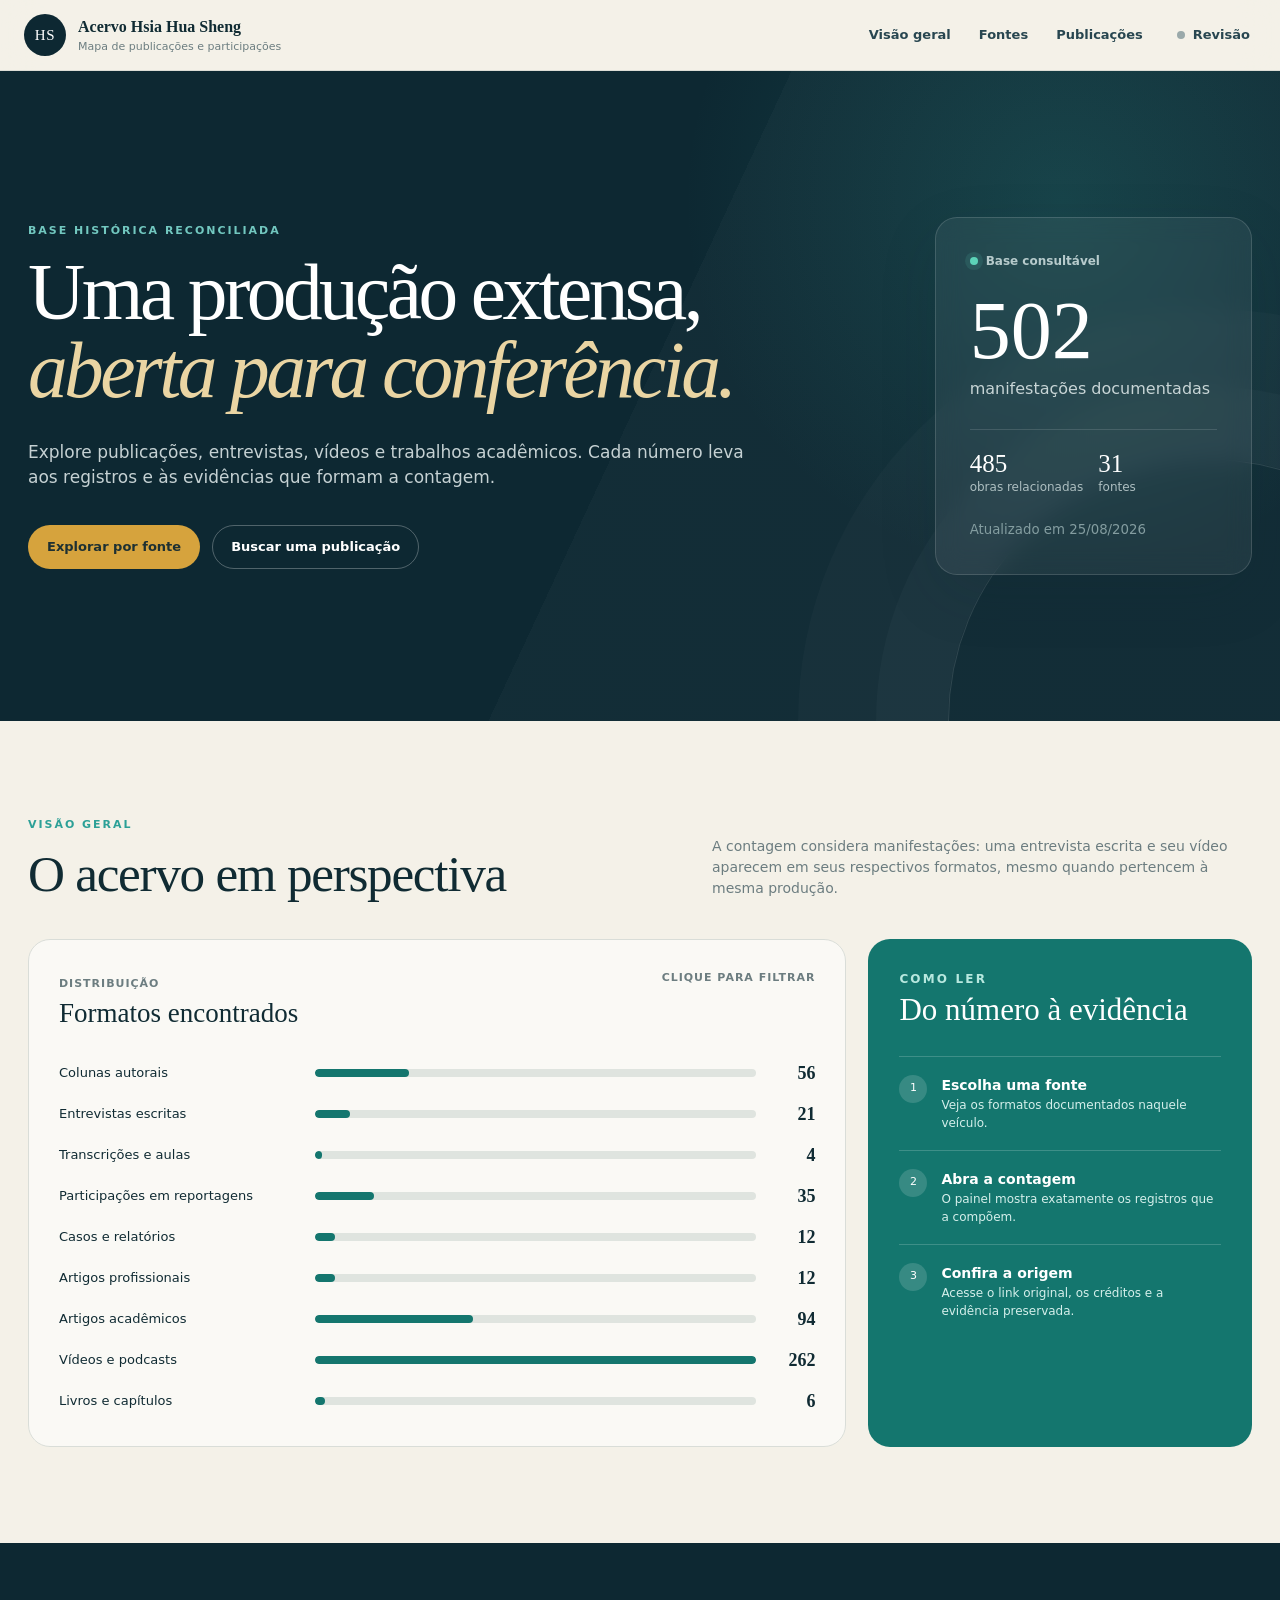
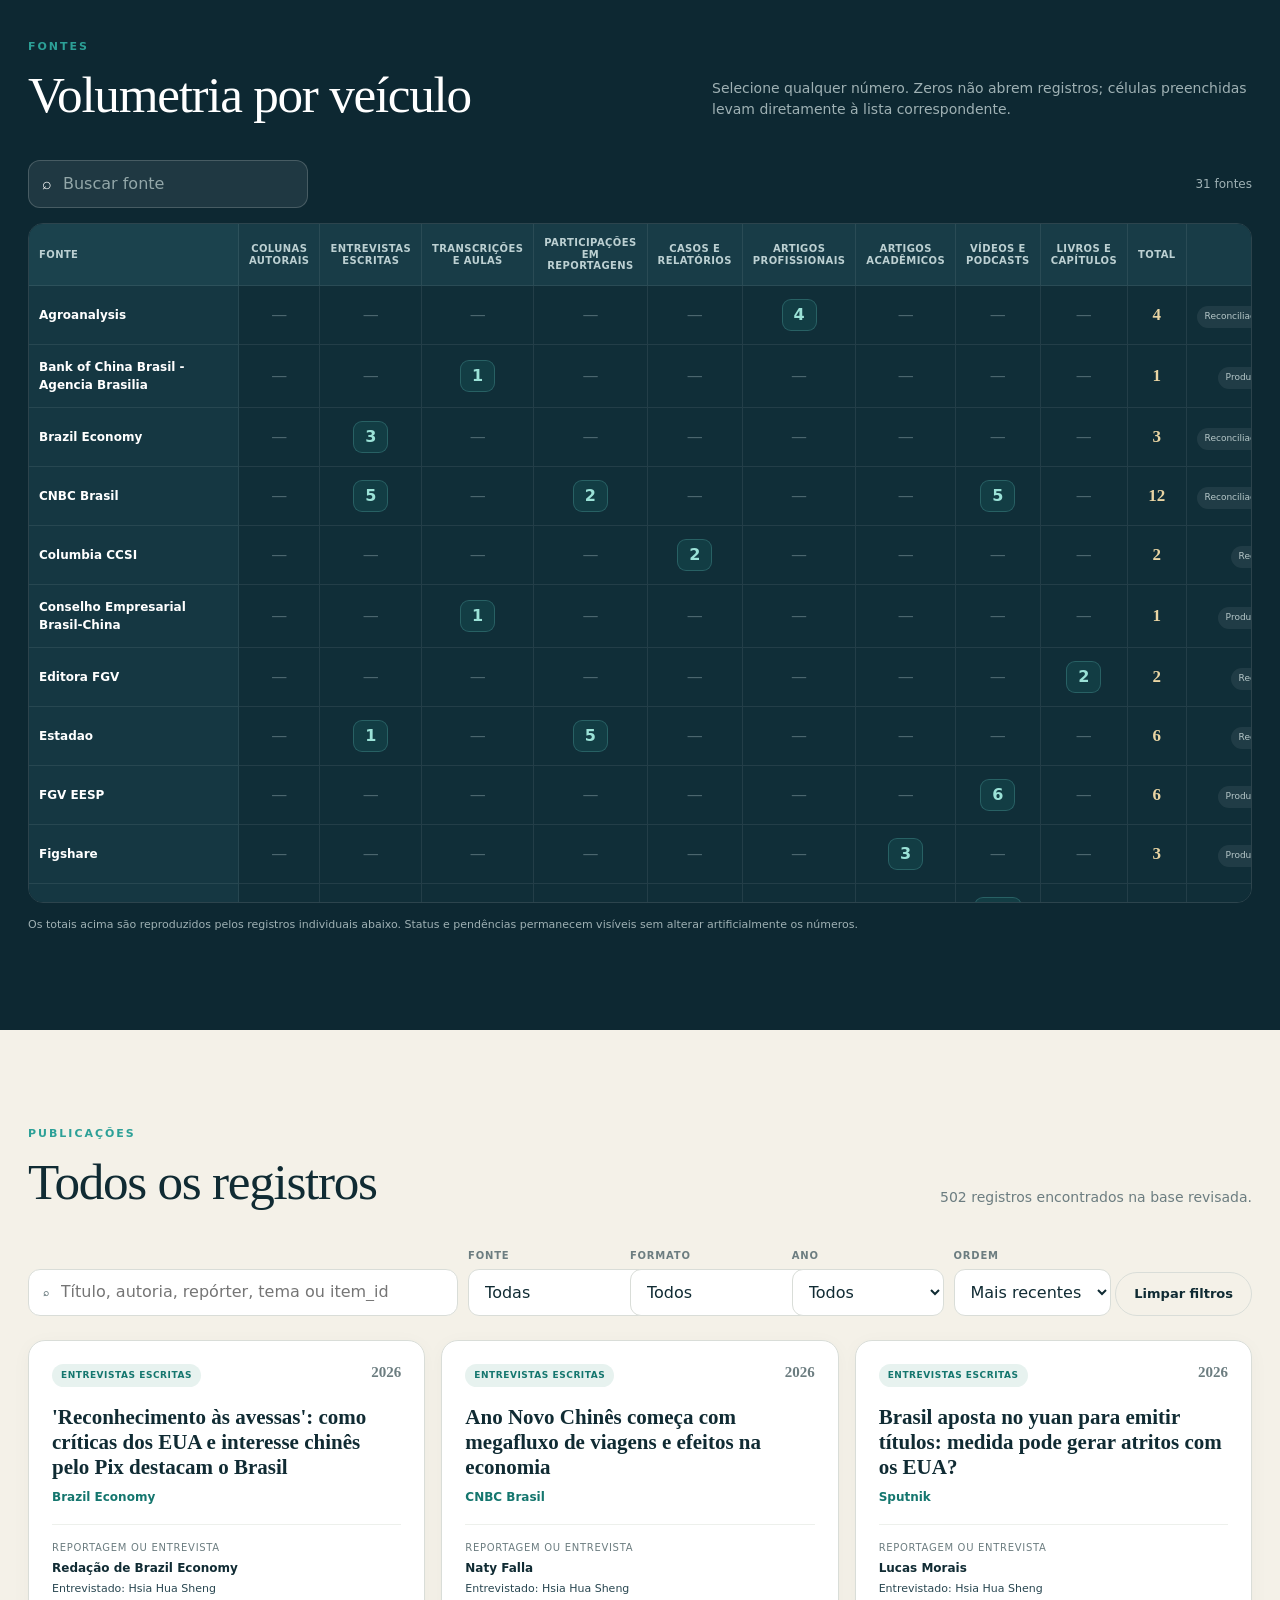
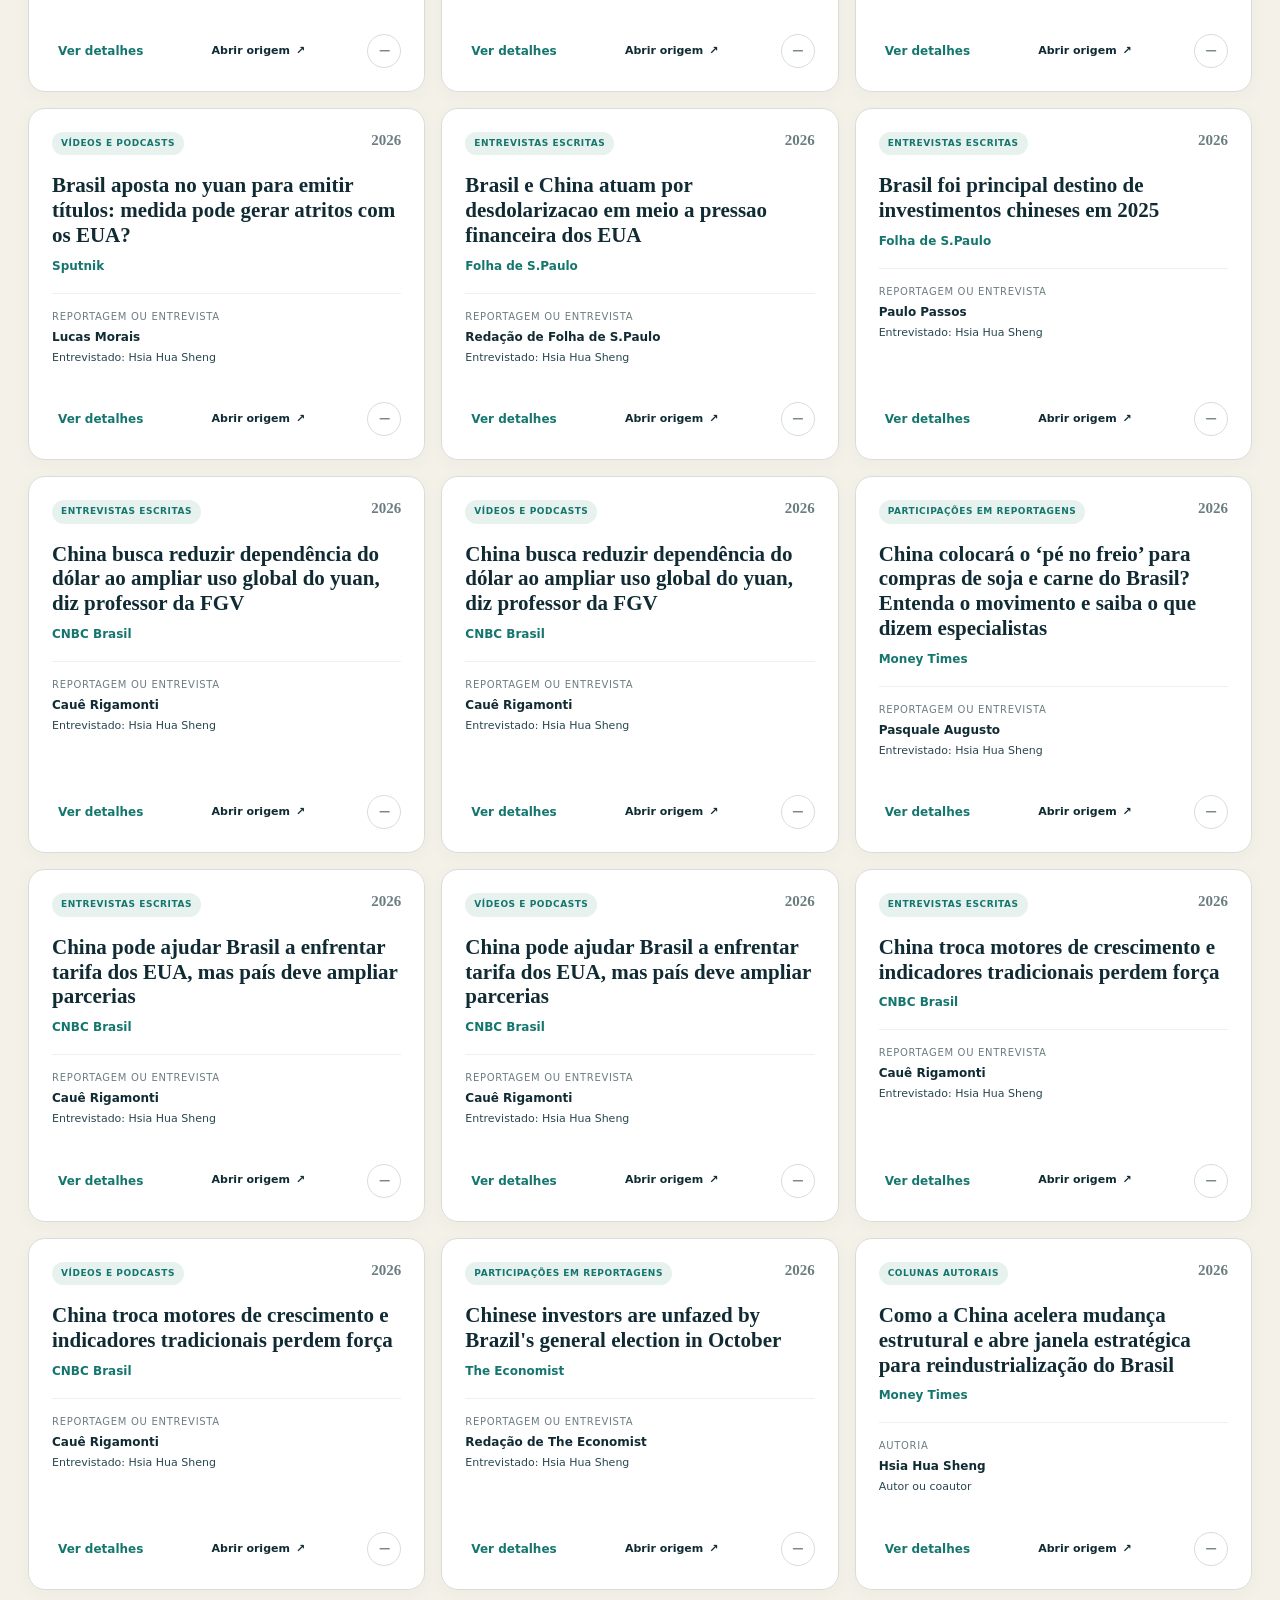
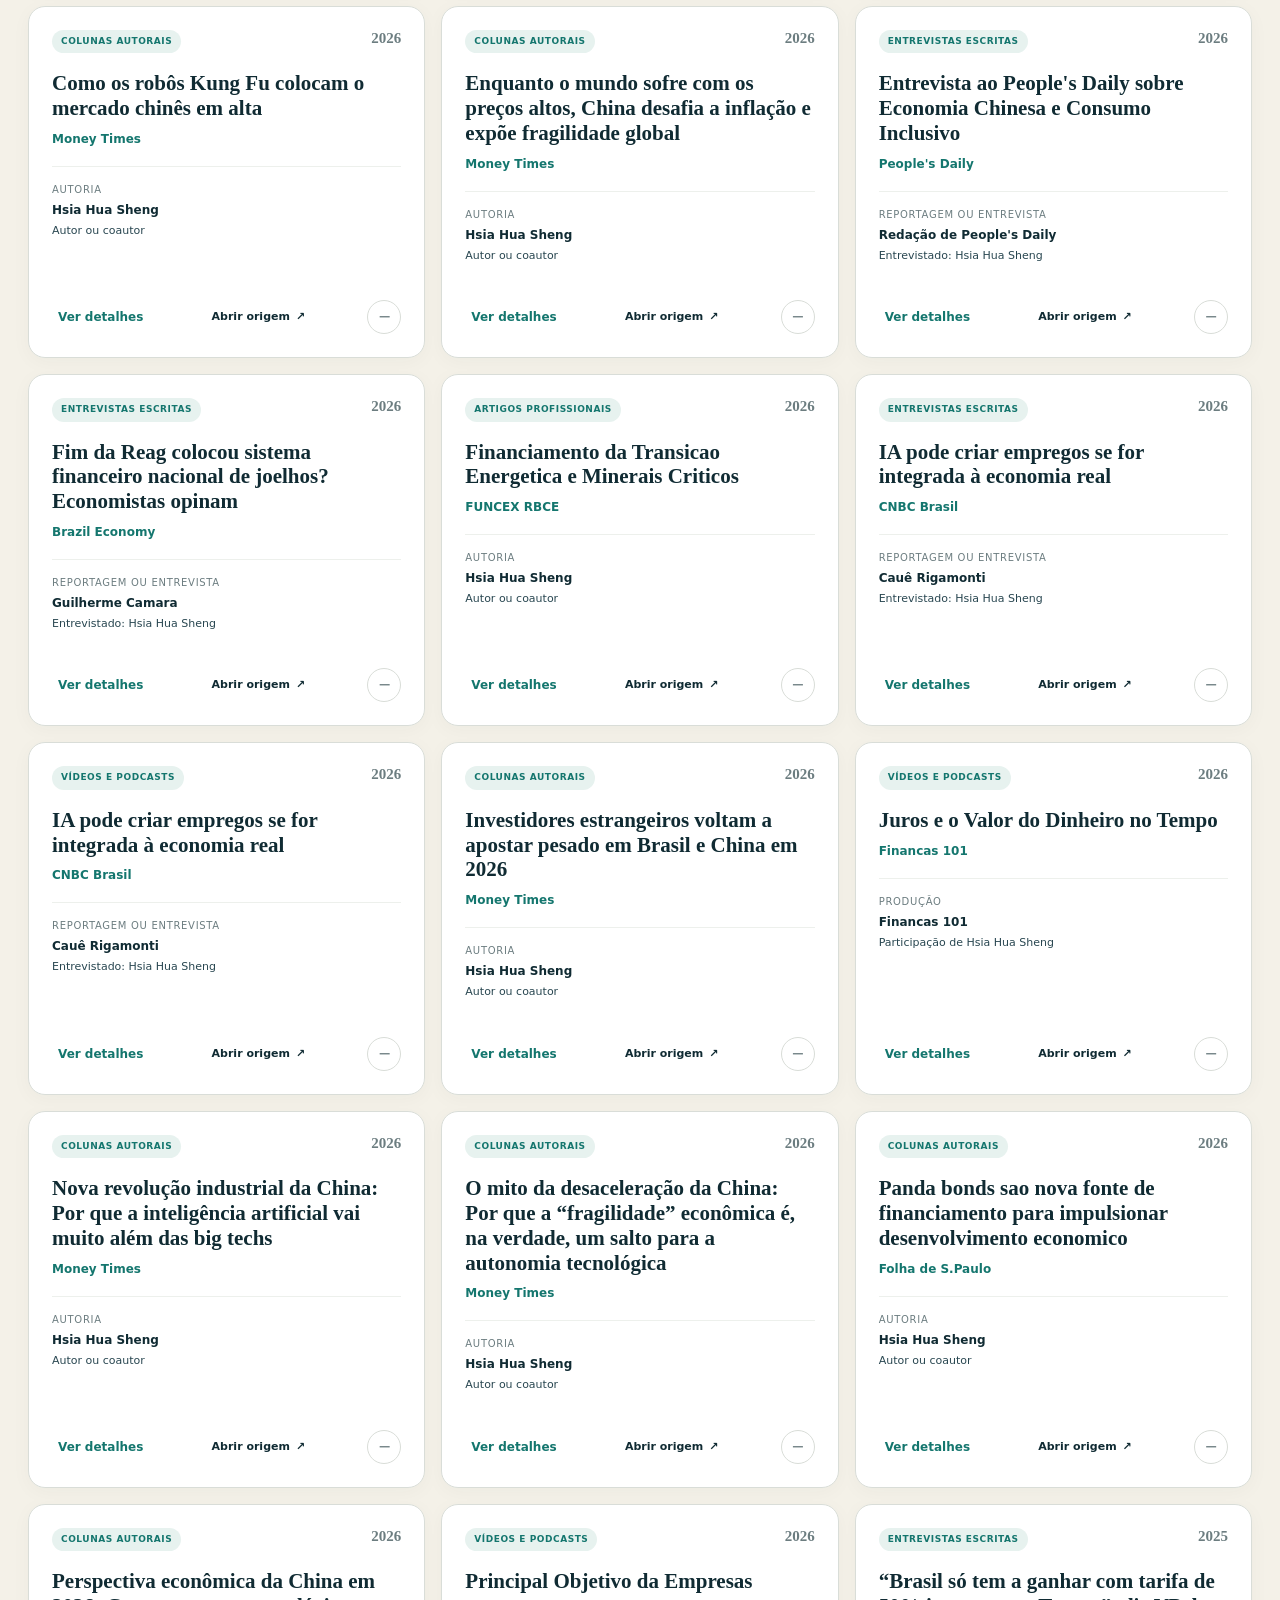
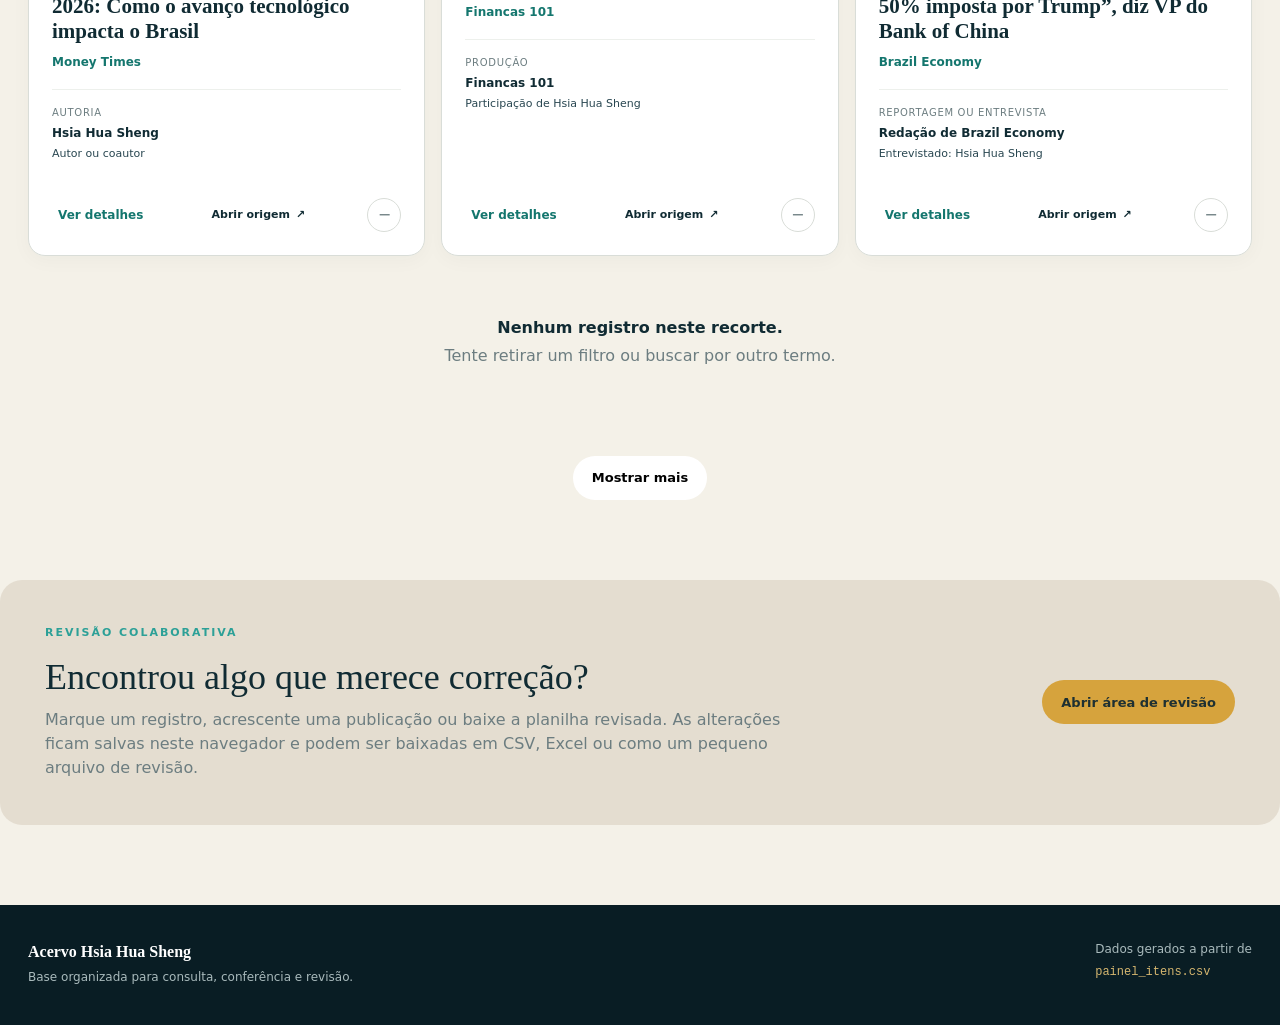
==== index.html @ 4a811b45 "refactor: publicar site diretamente pela raiz" ====
<!doctype html>
<html lang="pt-BR">
<head>
  <meta charset="utf-8">
  <meta name="viewport" content="width=device-width,initial-scale=1">
  <meta name="description" content="Painel de consulta da produção de Hsia Hua Sheng, com fontes, formatos e evidências.">
  <meta name="theme-color" content="#0d2b36">
  <title>Acervo Hsia Hua Sheng</title>
  <link rel="icon" href="assets/favicon.svg" type="image/svg+xml">
  <link rel="stylesheet" href="assets/styles.css">
  <script defer src="assets/app.js"></script>
</head>
<body>
  <a class="skip-link" href="#conteudo">Ir para o conteúdo</a>
  <header class="site-header">
    <a class="brand" href="#inicio" aria-label="Acervo Hsia Hua Sheng — início">
      <span class="brand-mark" aria-hidden="true">HS</span>
      <span><strong>Acervo Hsia Hua Sheng</strong><small>Mapa de publicações e participações</small></span>
    </a>
    <nav aria-label="Navegação principal">
      <a href="#visao-geral">Visão geral</a><a href="#fontes">Fontes</a><a href="#publicacoes">Publicações</a>
      <button class="nav-review" id="open-review" type="button"><span id="review-dot"></span>Revisão</button>
    </nav>
  </header>

  <main id="conteudo">
    <section class="hero" id="inicio">
      <div class="hero-copy">
        <p class="eyebrow">BASE HISTÓRICA RECONCILIADA</p>
        <h1>Uma produção extensa,<br><em>aberta para conferência.</em></h1>
        <p class="hero-lead">Explore publicações, entrevistas, vídeos e trabalhos acadêmicos. Cada número leva aos registros e às evidências que formam a contagem.</p>
        <div class="hero-actions">
          <a class="button primary" href="#fontes">Explorar por fonte</a>
          <a class="button ghost" href="#publicacoes">Buscar uma publicação</a>
        </div>
      </div>
      <div class="hero-summary" aria-label="Resumo da base">
        <div class="summary-kicker"><span class="live-dot"></span>Base consultável</div>
        <div class="hero-number" id="hero-total">—</div>
        <p>manifestações documentadas</p>
        <div class="hero-mini">
          <span><strong id="hero-works">—</strong> obras relacionadas</span>
          <span><strong id="hero-sources">—</strong> fontes</span>
        </div>
        <small id="updated-at">Carregando dados…</small>
      </div>
    </section>

    <section class="section" id="visao-geral">
      <div class="section-heading">
        <div><p class="eyebrow">VISÃO GERAL</p><h2>O acervo em perspectiva</h2></div>
        <p>A contagem considera manifestações: uma entrevista escrita e seu vídeo aparecem em seus respectivos formatos, mesmo quando pertencem à mesma produção.</p>
      </div>
      <div class="overview-grid">
        <article class="panel chart-panel">
          <div class="panel-title"><div><span>Distribuição</span><h3>Formatos encontrados</h3></div><span class="hint">Clique para filtrar</span></div>
          <div id="category-chart" class="bar-chart" aria-label="Distribuição por formato"></div>
        </article>
        <article class="panel context-panel">
          <p class="eyebrow">COMO LER</p>
          <h3>Do número à evidência</h3>
          <ol>
            <li><span>1</span><p><strong>Escolha uma fonte</strong>Veja os formatos documentados naquele veículo.</p></li>
            <li><span>2</span><p><strong>Abra a contagem</strong>O painel mostra exatamente os registros que a compõem.</p></li>
            <li><span>3</span><p><strong>Confira a origem</strong>Acesse o link original, os créditos e a evidência preservada.</p></li>
          </ol>
        </article>
      </div>
    </section>

    <section class="section section-dark" id="fontes">
      <div class="section-heading">
        <div><p class="eyebrow">FONTES</p><h2>Volumetria por veículo</h2></div>
        <p>Selecione qualquer número. Zeros não abrem registros; células preenchidas levam diretamente à lista correspondente.</p>
      </div>
      <div class="matrix-toolbar">
        <label class="search compact"><span aria-hidden="true">⌕</span><input id="source-search" type="search" placeholder="Buscar fonte" autocomplete="off"></label>
        <span id="source-count">— fontes</span>
      </div>
      <div class="matrix-shell">
        <table id="source-matrix">
          <caption class="sr-only">Manifestações por fonte e formato</caption>
          <thead><tr id="matrix-head"></tr></thead>
          <tbody id="matrix-body"></tbody>
        </table>
      </div>
      <p class="matrix-note">Os totais acima são reproduzidos pelos registros individuais abaixo. Status e pendências permanecem visíveis sem alterar artificialmente os números.</p>
    </section>

    <section class="section publications-section" id="publicacoes">
      <div class="section-heading">
        <div><p class="eyebrow">PUBLICAÇÕES</p><h2 id="results-title">Todos os registros</h2></div>
        <p id="results-summary">Carregando a base…</p>
      </div>
      <div class="filters" aria-label="Filtros das publicações">
        <label class="search wide"><span aria-hidden="true">⌕</span><input id="query" type="search" placeholder="Título, autoria, repórter, tema ou item_id" autocomplete="off"></label>
        <label><span>Fonte</span><select id="filter-source"><option value="">Todas</option></select></label>
        <label><span>Formato</span><select id="filter-category"><option value="">Todos</option></select></label>
        <label><span>Ano</span><select id="filter-year"><option value="">Todos</option></select></label>
        <label><span>Ordem</span><select id="sort"><option value="recent">Mais recentes</option><option value="oldest">Mais antigos</option><option value="source">Fonte A–Z</option><option value="title">Título A–Z</option></select></label>
        <button id="clear-filters" class="button subtle" type="button">Limpar filtros</button>
      </div>
      <div class="active-context" id="active-context" hidden></div>
      <div id="cards" class="cards" aria-live="polite"></div>
      <div class="empty" id="empty" hidden><strong>Nenhum registro neste recorte.</strong><span>Tente retirar um filtro ou buscar por outro termo.</span></div>
      <button class="button load-more" id="load-more" type="button" hidden>Mostrar mais</button>
    </section>

    <section class="section review-invite">
      <div>
        <p class="eyebrow">REVISÃO COLABORATIVA</p>
        <h2>Encontrou algo que merece correção?</h2>
        <p>Marque um registro, acrescente uma publicação ou baixe a planilha revisada. As alterações ficam salvas neste navegador e podem ser baixadas em CSV, Excel ou como um pequeno arquivo de revisão.</p>
      </div>
      <button class="button primary" id="open-review-bottom" type="button">Abrir área de revisão</button>
    </section>
  </main>

  <footer>
    <div><strong>Acervo Hsia Hua Sheng</strong><p>Base organizada para consulta, conferência e revisão.</p></div>
    <div><span>Dados gerados a partir de</span><code>painel_itens.csv</code></div>
  </footer>

  <dialog id="detail-dialog" class="modal detail-modal">
    <div class="modal-head"><div><p class="eyebrow">DETALHES DO REGISTRO</p><h2 id="detail-title">Publicação</h2></div><button class="icon-button" data-close="detail-dialog" aria-label="Fechar">×</button></div>
    <div id="detail-body"></div>
  </dialog>

  <dialog id="review-dialog" class="modal review-modal">
    <div class="modal-head"><div><p class="eyebrow">ÁREA DE REVISÃO</p><h2>Conferir e atualizar</h2></div><button class="icon-button" data-close="review-dialog" aria-label="Fechar">×</button></div>
    <div class="mode-strip">
      <div><strong>Visualização</strong><span>Compare a base publicada com a revisão feita neste navegador.</span></div>
      <label class="switch"><input id="apply-review" type="checkbox"><span></span>Aplicar revisão</label>
    </div>
    <div class="review-tabs" role="tablist">
      <button class="active" data-tab="changes" type="button">Alterações <b id="change-count">0</b></button>
      <button data-tab="add" type="button">Adicionar publicação</button>
      <button data-tab="export" type="button">Baixar dados</button>
      <button data-tab="manage" type="button">Como salvar</button>
    </div>
    <section class="review-pane active" data-pane="changes">
      <div id="sync-status" class="sync-status">Verificando revisões compartilhadas…</div>
      <div id="changes-list" class="changes-list"></div>
    </section>
    <section class="review-pane" data-pane="add">
      <form id="add-form" class="add-form">
        <label><span>Fonte *</span><input name="fonte" required placeholder="Ex.: Money Times"></label>
        <label><span>Formato *</span><select name="categoria_painel" required></select></label>
        <label class="full"><span>Título *</span><input name="titulo" required></label>
        <label><span>Autoria, repórter ou produção</span><input name="autores" placeholder="Nome confirmado na página"></label>
        <label><span>Ano</span><input name="ano" inputmode="numeric" pattern="[0-9]{4}" placeholder="2025"></label>
        <label class="full"><span>URL original *</span><input name="url_original" type="url" required placeholder="https://…"></label>
        <label class="full"><span>Evidência</span><textarea name="evidencia" rows="3" placeholder="Explique onde Hsia aparece e por que o registro deve entrar."></textarea></label>
        <label><span>Seu nome</span><input name="revisor" placeholder="Para o histórico da revisão"></label>
        <label><span>Contato (opcional)</span><input name="contato" type="email"></label>
        <button class="button primary full" type="submit">Adicionar à minha revisão</button>
      </form>
    </section>
    <section class="review-pane" data-pane="export">
      <div class="export-grid">
        <button class="export-card" id="download-xlsx" type="button"><b>XLSX</b><strong>Planilha completa</strong><span>Publicações, volumetria e histórico em abas separadas.</span></button>
        <button class="export-card" id="download-csv" type="button"><b>CSV</b><strong>Painel de itens</strong><span>Registros ativos na visualização escolhida.</span></button>
        <button class="export-card" id="download-review" type="button"><b>JSON</b><strong>Pacote de revisão</strong><span>Arquivo pequeno para arquivar ou enviar ao GitHub.</span></button>
        <label class="export-card file-card"><b>IMPORTAR</b><strong>Pacote de revisão</strong><span>Recupere uma revisão salva neste navegador.</span><input id="import-review" type="file" accept=".json,application/json"></label>
      </div>
    </section>
    <section class="review-pane" data-pane="manage">
      <div class="admin-box">
        <h3>Levar a revisão para o GitHub</h3>
        <p>Baixe o pacote JSON na aba “Baixar dados” e substitua <code>data/revisoes_aprovadas.json</code> no repositório. A automação recompõe os CSVs e o Excel do dashboard.</p>
        <button id="load-pending" class="button dark" type="button">Ver orientação rápida</button>
        <div id="pending-list" class="pending-list"></div>
      </div>
    </section>
  </dialog>

  <div id="toast" role="status" aria-live="polite"></div>
  <noscript>Este painel precisa de JavaScript para filtrar e abrir os registros.</noscript>
</body>
</html>
---- assets/styles.css ----
:root{--ink:#102b33;--ink-2:#284650;--deep:#0d2832;--deep-2:#123945;--teal:#14766e;--teal-2:#2ca097;--gold:#d6a33d;--paper:#f4f1e8;--paper-2:#ebe7dc;--white:#fff;--muted:#6c7d80;--line:#d9ddd8;--danger:#ae443d;--shadow:0 20px 60px rgba(13,40,50,.12);--radius:22px;--max:1420px}
*{box-sizing:border-box}html{scroll-behavior:smooth;scroll-padding-top:90px}body{margin:0;background:var(--paper);color:var(--ink);font-family:Inter,ui-sans-serif,system-ui,-apple-system,"Segoe UI",sans-serif;line-height:1.5}button,input,select,textarea{font:inherit}button,a{touch-action:manipulation}a{color:inherit}.skip-link{position:fixed;z-index:1000;top:8px;left:8px;transform:translateY(-150%);background:#fff;padding:10px 14px;border-radius:8px}.skip-link:focus{transform:none}.sr-only{position:absolute;width:1px;height:1px;padding:0;margin:-1px;overflow:hidden;clip:rect(0,0,0,0);white-space:nowrap;border:0}
.site-header{position:sticky;top:0;z-index:50;display:flex;align-items:center;justify-content:space-between;gap:24px;padding:14px max(24px,calc((100vw - var(--max))/2));background:rgba(244,241,232,.92);border-bottom:1px solid rgba(16,43,51,.1);backdrop-filter:blur(18px)}.brand{display:flex;align-items:center;gap:12px;text-decoration:none}.brand-mark{display:grid;place-items:center;width:42px;height:42px;color:#fff;background:var(--deep);border-radius:50%;font-family:Georgia,serif;font-size:15px;letter-spacing:.04em}.brand strong,.brand small{display:block}.brand strong{font-family:Georgia,serif;font-size:16px}.brand small{color:var(--muted);font-size:11px}.site-header nav{display:flex;align-items:center;gap:28px}.site-header nav a,.nav-review{border:0;background:none;text-decoration:none;color:var(--ink-2);font-size:13px;font-weight:700;cursor:pointer}.site-header nav a:hover,.nav-review:hover{color:var(--teal)}.nav-review{display:flex;align-items:center;gap:8px}.nav-review span{width:8px;height:8px;border-radius:50%;background:#9aa9aa}.nav-review span.active{background:var(--gold);box-shadow:0 0 0 4px rgba(214,163,61,.18)}
.hero{position:relative;overflow:hidden;display:grid;grid-template-columns:minmax(0,1.45fr) minmax(310px,.55fr);gap:70px;align-items:center;min-height:650px;padding:90px max(28px,calc((100vw - var(--max))/2));color:#fff;background:var(--deep)}.hero:before{content:"";position:absolute;inset:0;background:radial-gradient(circle at 83% 20%,rgba(44,160,151,.2),transparent 32%),linear-gradient(115deg,transparent 50%,rgba(255,255,255,.025) 50%)}.hero:after{content:"";position:absolute;width:520px;height:520px;right:-190px;bottom:-260px;border:1px solid rgba(255,255,255,.12);border-radius:50%;box-shadow:0 0 0 72px rgba(255,255,255,.025),0 0 0 150px rgba(255,255,255,.018)}.hero>*{position:relative;z-index:1}.eyebrow{margin:0 0 14px;color:var(--teal-2);font-size:11px;font-weight:850;letter-spacing:.18em}.hero .eyebrow{color:#72c8c0}.hero h1{max-width:900px;margin:0;font:500 clamp(47px,6.2vw,90px)/.98 Georgia,"Times New Roman",serif;letter-spacing:-.045em}.hero h1 em{color:#ead5a3;font-weight:400}.hero-lead{max-width:720px;margin:30px 0 0;color:#c5d1d3;font-size:17px}.hero-actions{display:flex;gap:12px;margin-top:34px}.button{display:inline-flex;align-items:center;justify-content:center;min-height:44px;padding:0 18px;border:1px solid transparent;border-radius:999px;text-decoration:none;font-size:13px;font-weight:800;cursor:pointer;transition:.2s ease}.button:hover{transform:translateY(-1px)}.button.primary{background:var(--gold);color:#1e3032}.button.ghost{border-color:rgba(255,255,255,.28);color:#fff}.button.subtle{border-color:var(--line);background:transparent;color:var(--ink)}.button.dark{background:var(--deep);color:#fff}.hero-summary{padding:34px;border:1px solid rgba(255,255,255,.14);border-radius:var(--radius);background:rgba(255,255,255,.06);box-shadow:var(--shadow);backdrop-filter:blur(12px)}.summary-kicker{display:flex;align-items:center;gap:8px;color:#b7cbcc;font-size:12px;font-weight:700}.live-dot{width:8px;height:8px;border-radius:50%;background:#5cd3b8;box-shadow:0 0 0 5px rgba(92,211,184,.12)}.hero-number{margin-top:24px;font:500 82px/.9 Georgia,serif;color:#fff}.hero-summary>p{margin:10px 0 28px;color:#c8d5d6}.hero-mini{display:grid;grid-template-columns:1fr 1fr;gap:10px;padding-top:20px;border-top:1px solid rgba(255,255,255,.13)}.hero-mini span{color:#aebfc1;font-size:12px}.hero-mini strong{display:block;color:#fff;font:500 25px Georgia,serif}.hero-summary small{display:block;margin-top:24px;color:#849da0}
.section{max-width:var(--max);margin:auto;padding:96px 28px}.section-heading{display:flex;align-items:end;justify-content:space-between;gap:48px;margin-bottom:40px}.section-heading h2{margin:0;font:500 clamp(34px,4vw,54px)/1 Georgia,serif;letter-spacing:-.025em}.section-heading>p{max-width:540px;margin:0;color:var(--muted);font-size:14px}.overview-grid{display:grid;grid-template-columns:1.6fr .75fr;gap:22px}.panel{padding:30px;border:1px solid var(--line);border-radius:var(--radius);background:rgba(255,255,255,.56)}.panel-title{display:flex;align-items:start;justify-content:space-between;gap:20px}.panel-title span,.hint{color:var(--muted);font-size:11px;font-weight:800;text-transform:uppercase;letter-spacing:.09em}.panel-title h3,.context-panel h3{margin:4px 0 0;font:500 27px Georgia,serif}.bar-chart{display:grid;gap:12px;margin-top:30px}.bar-row{display:grid;grid-template-columns:minmax(150px,1.1fr) 2fr 46px;align-items:center;gap:13px;width:100%;padding:4px 0;border:0;background:none;color:var(--ink);text-align:left;cursor:pointer}.bar-row:hover .bar-fill{background:var(--gold)}.bar-label{font-size:13px}.bar-track{height:8px;overflow:hidden;border-radius:99px;background:#dfe4df}.bar-fill{display:block;height:100%;border-radius:99px;background:var(--teal);transition:.25s}.bar-value{text-align:right;font:600 18px Georgia,serif}.context-panel{color:#fff;background:var(--teal);border-color:transparent}.context-panel .eyebrow{color:#b8e8df}.context-panel h3{font-size:31px}.context-panel ol{list-style:none;margin:28px 0 0;padding:0}.context-panel li{display:flex;gap:14px;padding:18px 0;border-top:1px solid rgba(255,255,255,.18)}.context-panel li>span{display:grid;place-items:center;flex:0 0 28px;height:28px;border-radius:50%;background:rgba(255,255,255,.15);font-size:11px}.context-panel p{margin:0;color:#d5efeb;font-size:12px}.context-panel strong{display:block;color:#fff;font-size:14px}
.section-dark{max-width:none;padding-left:max(28px,calc((100vw - var(--max))/2));padding-right:max(28px,calc((100vw - var(--max))/2));color:#fff;background:var(--deep)}.section-dark .section-heading>p,.matrix-note{color:#9fb1b4}.matrix-toolbar{display:flex;align-items:center;justify-content:space-between;margin-bottom:15px}.matrix-toolbar>span{color:#9fb1b4;font-size:12px}.search{display:flex;align-items:center;gap:9px;border:1px solid var(--line);border-radius:12px;background:#fff}.search input{width:100%;border:0;outline:0;background:transparent;color:var(--ink)}.search.compact{width:280px;padding:10px 13px;border-color:rgba(255,255,255,.18);background:rgba(255,255,255,.08)}.search.compact input{color:#fff}.search.compact input::placeholder{color:#93a7a9}.matrix-shell{overflow:auto;max-height:680px;border:1px solid rgba(255,255,255,.13);border-radius:15px}.matrix-shell table{width:100%;min-width:1230px;border-collapse:separate;border-spacing:0;background:#102e38}.matrix-shell th,.matrix-shell td{padding:13px 10px;border-right:1px solid rgba(255,255,255,.08);border-bottom:1px solid rgba(255,255,255,.08);text-align:center}.matrix-shell thead th{position:sticky;z-index:4;top:0;background:#183c47;color:#bcd0d2;font-size:10px;line-height:1.15;text-transform:uppercase;letter-spacing:.04em}.matrix-shell thead th:first-child,.matrix-shell tbody th{position:sticky;left:0;z-index:3;min-width:210px;text-align:left;background:#153742}.matrix-shell thead th:first-child{z-index:5;background:#1b424d}.matrix-shell tbody th{font-size:12px}.matrix-shell tbody tr:hover td,.matrix-shell tbody tr:hover th{background-color:#193e49}.count-button{min-width:35px;height:32px;border:1px solid rgba(105,204,193,.25);border-radius:9px;background:rgba(44,160,151,.13);color:#9be2d7;font-weight:850;cursor:pointer}.count-button:hover{background:var(--teal);color:#fff}.zero{color:#4c6870}.source-total{font:600 17px Georgia,serif;color:#ead5a3}.status-pill{display:inline-flex;padding:4px 8px;border-radius:99px;background:rgba(255,255,255,.07);color:#b7c8ca;font-size:9px;white-space:nowrap}.matrix-note{margin:14px 0 0;font-size:11px}
.publications-section{padding-bottom:80px}.filters{display:grid;grid-template-columns:minmax(260px,1.7fr) repeat(4,minmax(125px,.6fr)) auto;gap:10px;align-items:end;margin-bottom:24px}.filters label:not(.search){display:grid;gap:6px}.filters label>span{color:var(--muted);font-size:10px;font-weight:800;text-transform:uppercase;letter-spacing:.08em}.search.wide{padding:0 14px;height:47px}.filters select,.filters input:not([type=search]){height:47px;padding:0 12px;border:1px solid var(--line);border-radius:11px;background:#fff;color:var(--ink);outline:0}.filters select:focus,.search:focus-within,.add-form input:focus,.add-form select:focus,.add-form textarea:focus{border-color:var(--teal);box-shadow:0 0 0 3px rgba(20,118,110,.1)}.active-context{margin:-4px 0 22px;padding:12px 16px;border-left:3px solid var(--gold);border-radius:6px;background:#fff8e8;font-size:13px}.cards{display:grid;grid-template-columns:repeat(3,1fr);gap:16px}.card{display:flex;flex-direction:column;min-height:330px;padding:23px;border:1px solid var(--line);border-radius:17px;background:#fff;box-shadow:0 4px 20px rgba(16,43,51,.035);transition:.2s}.card:hover{transform:translateY(-3px);border-color:#b9c9c5;box-shadow:0 14px 35px rgba(16,43,51,.09)}.card.removed{border-color:#e2aaa6;background:#fff8f7}.card-top{display:flex;align-items:start;justify-content:space-between;gap:15px}.category-tag{display:inline-flex;padding:5px 9px;border-radius:99px;background:#e7f2ef;color:var(--teal);font-size:9px;font-weight:900;text-transform:uppercase;letter-spacing:.06em}.card-year{color:var(--muted);font:600 15px Georgia,serif}.card h3{margin:18px 0 9px;font:600 21px/1.18 Georgia,serif}.card-source{margin:0;color:var(--teal);font-size:12px;font-weight:800}.credit{display:grid;gap:4px;margin:18px 0;padding-top:15px;border-top:1px solid #edf0ec}.credit span{color:var(--muted);font-size:10px;text-transform:uppercase;letter-spacing:.07em}.credit strong{font-size:12px}.participation{color:var(--ink-2);font-size:11px}.card-actions{display:flex;align-items:center;justify-content:space-between;gap:10px;margin-top:auto;padding-top:18px}.open-detail{border:0;background:none;color:var(--teal);font-size:12px;font-weight:850;cursor:pointer}.source-link{display:inline-flex;align-items:center;gap:6px;text-decoration:none;font-size:11px;font-weight:800}.source-link:after{content:"↗"}.review-action{width:34px;height:34px;border:1px solid var(--line);border-radius:50%;background:#fff;color:var(--muted);cursor:pointer}.review-action:hover{border-color:var(--danger);color:var(--danger)}.removed .review-action{border-color:var(--teal);color:var(--teal)}.load-more{display:flex;margin:28px auto 0;background:#fff}.empty{display:grid;gap:4px;padding:60px;text-align:center;color:var(--muted)}.empty strong{color:var(--ink)}
.review-invite{display:flex;align-items:center;justify-content:space-between;gap:50px;margin-bottom:80px;padding:45px;border-radius:var(--radius);background:#e4ddd0}.review-invite h2{margin:0;font:500 36px Georgia,serif}.review-invite p:not(.eyebrow){max-width:740px;margin:10px 0 0;color:var(--muted)}footer{display:flex;justify-content:space-between;gap:40px;padding:35px max(28px,calc((100vw - var(--max))/2));color:#a9babc;background:#091d24;font-size:12px}footer strong{color:#fff;font-family:Georgia,serif;font-size:16px}footer p{margin:4px 0}footer code{display:block;margin-top:5px;color:#d5b66f}
.modal{width:min(940px,calc(100% - 30px));max-height:90vh;padding:0;border:0;border-radius:22px;background:var(--paper);box-shadow:0 30px 100px rgba(0,0,0,.35)}.modal::backdrop{background:rgba(5,22,28,.72);backdrop-filter:blur(5px)}.modal-head{position:sticky;z-index:5;top:0;display:flex;align-items:start;justify-content:space-between;gap:20px;padding:25px 28px 20px;background:rgba(244,241,232,.96);border-bottom:1px solid var(--line);backdrop-filter:blur(12px)}.modal-head h2{margin:0;font:500 28px Georgia,serif}.icon-button{display:grid;place-items:center;width:39px;height:39px;border:1px solid var(--line);border-radius:50%;background:#fff;color:var(--ink);font-size:23px;cursor:pointer}.detail-modal{width:min(760px,calc(100% - 30px))}#detail-body{padding:28px}.detail-grid{display:grid;grid-template-columns:1fr 1fr;gap:18px}.detail-field{padding:14px;border-radius:12px;background:#fff}.detail-field.full{grid-column:1/-1}.detail-field span{display:block;margin-bottom:4px;color:var(--muted);font-size:9px;font-weight:900;text-transform:uppercase;letter-spacing:.08em}.detail-field strong,.detail-field p{margin:0;font-size:13px;overflow-wrap:anywhere}.detail-links{display:flex;flex-wrap:wrap;gap:8px}.detail-links a{padding:8px 11px;border-radius:9px;background:#e6f1ee;color:var(--teal);font-size:11px;font-weight:800;text-decoration:none}.detail-remove{margin-top:20px;color:var(--danger);border-color:#e6b7b3}
.mode-strip{display:flex;align-items:center;justify-content:space-between;gap:20px;padding:17px 28px;background:#e8e2d7}.mode-strip strong,.mode-strip span{display:block}.mode-strip span{color:var(--muted);font-size:11px}.switch{display:flex;align-items:center;gap:9px;font-size:12px;font-weight:800}.switch input{position:absolute;opacity:0}.switch>span{position:relative;width:42px;height:24px;border-radius:99px;background:#aab4b2;cursor:pointer}.switch>span:after{content:"";position:absolute;top:4px;left:4px;width:16px;height:16px;border-radius:50%;background:#fff;transition:.2s}.switch input:checked+span{background:var(--teal)}.switch input:checked+span:after{left:22px}.review-tabs{display:flex;gap:3px;overflow:auto;padding:14px 28px 0}.review-tabs button{padding:10px 13px;border:0;border-bottom:2px solid transparent;background:none;color:var(--muted);font-size:11px;font-weight:850;white-space:nowrap;cursor:pointer}.review-tabs button.active{border-bottom-color:var(--teal);color:var(--ink)}.review-tabs b{display:inline-grid;place-items:center;min-width:18px;height:18px;margin-left:4px;border-radius:99px;background:#e2e5e0;font-size:9px}.review-pane{display:none;padding:24px 28px 30px}.review-pane.active{display:block}.sync-status{padding:11px 13px;border-radius:10px;background:#e3ece9;color:var(--teal);font-size:11px}.changes-list,.pending-list{display:grid;gap:10px;margin-top:15px}.change-row{display:flex;align-items:center;justify-content:space-between;gap:16px;padding:14px;border:1px solid var(--line);border-radius:11px;background:#fff}.change-row p{margin:2px 0 0;color:var(--muted);font-size:11px}.change-row strong{font-size:13px}.change-row button{border:0;background:none;color:var(--teal);font-size:11px;font-weight:850;cursor:pointer}.add-form{display:grid;grid-template-columns:1fr 1fr;gap:15px}.add-form label{display:grid;gap:6px}.add-form label>span,.admin-box label>span{color:var(--muted);font-size:10px;font-weight:850;text-transform:uppercase;letter-spacing:.07em}.add-form input,.add-form select,.add-form textarea,.admin-box input{width:100%;padding:11px;border:1px solid var(--line);border-radius:10px;background:#fff;outline:0}.add-form .full{grid-column:1/-1}.export-grid{display:grid;grid-template-columns:1fr 1fr;gap:12px}.export-card{position:relative;display:grid;gap:4px;padding:20px;border:1px solid var(--line);border-radius:13px;background:#fff;color:var(--ink);text-align:left;cursor:pointer}.export-card:hover{border-color:var(--teal)}.export-card b{color:var(--teal);font-size:10px;letter-spacing:.12em}.export-card strong{font-family:Georgia,serif;font-size:18px}.export-card span{color:var(--muted);font-size:11px}.file-card input{position:absolute;inset:0;opacity:0;cursor:pointer}.admin-box{max-width:620px}.admin-box h3{margin:0;font:500 24px Georgia,serif}.admin-box p{color:var(--muted);font-size:12px}.admin-box label{display:grid;gap:6px;margin:18px 0 12px}.pending-actions{display:flex;gap:6px}.pending-actions .reject{color:var(--danger)}
#toast{position:fixed;z-index:200;right:22px;bottom:22px;max-width:390px;padding:13px 16px;border-radius:11px;background:#0c2b34;color:#fff;box-shadow:var(--shadow);font-size:12px;opacity:0;transform:translateY(12px);pointer-events:none;transition:.25s}#toast.show{opacity:1;transform:none}
@media(max-width:1050px){.hero{grid-template-columns:1fr .55fr;gap:35px}.overview-grid{grid-template-columns:1fr}.filters{grid-template-columns:2fr 1fr 1fr}.filters .button{align-self:end}.cards{grid-template-columns:1fr 1fr}.site-header nav a{display:none}}
@media(max-width:720px){.site-header{padding:11px 16px}.brand small{display:none}.site-header nav{gap:10px}.hero{grid-template-columns:1fr;min-height:auto;padding:65px 22px}.hero h1{font-size:50px}.hero-summary{padding:25px}.hero-number{font-size:65px}.section{padding:67px 18px}.section-heading{display:block}.section-heading>p{margin-top:15px}.overview-grid{display:block}.context-panel{margin-top:15px}.bar-row{grid-template-columns:1.25fr 1fr 35px}.section-dark{padding-left:18px;padding-right:18px}.matrix-toolbar{gap:12px}.search.compact{width:210px}.filters{grid-template-columns:1fr 1fr}.filters .wide{grid-column:1/-1}.cards{grid-template-columns:1fr}.review-invite{display:block;margin:0 18px 55px;padding:28px}.review-invite .button{margin-top:20px}footer{display:block}.detail-grid,.add-form,.export-grid{grid-template-columns:1fr}.add-form .full{grid-column:auto}.review-tabs{padding-left:16px;padding-right:16px}.review-pane,.modal-head{padding-left:18px;padding-right:18px}.mode-strip{padding-left:18px;padding-right:18px}}
@media(prefers-reduced-motion:reduce){html{scroll-behavior:auto}*,*:before,*:after{transition:none!important}}

.login-modal{width:min(480px,calc(100% - 30px));padding:34px}.login-modal::backdrop{background:#081d24}.login-modal form{display:grid;gap:18px}.login-brand{display:flex;align-items:flex-start;gap:16px}.login-brand h2{margin:0;font:500 31px Georgia,serif}.login-brand p:not(.eyebrow){margin:8px 0 0;color:var(--muted);font-size:12px}.login-modal label{display:grid;gap:7px}.login-modal label span{color:var(--muted);font-size:10px;font-weight:850;text-transform:uppercase;letter-spacing:.08em}.login-modal input{height:48px;padding:0 13px;border:1px solid var(--line);border-radius:11px}.login-error{margin:0;color:var(--danger);font-size:12px}.fatal{max-width:650px;margin:12vh auto;padding:40px}.fatal h1{font-family:Georgia,serif}
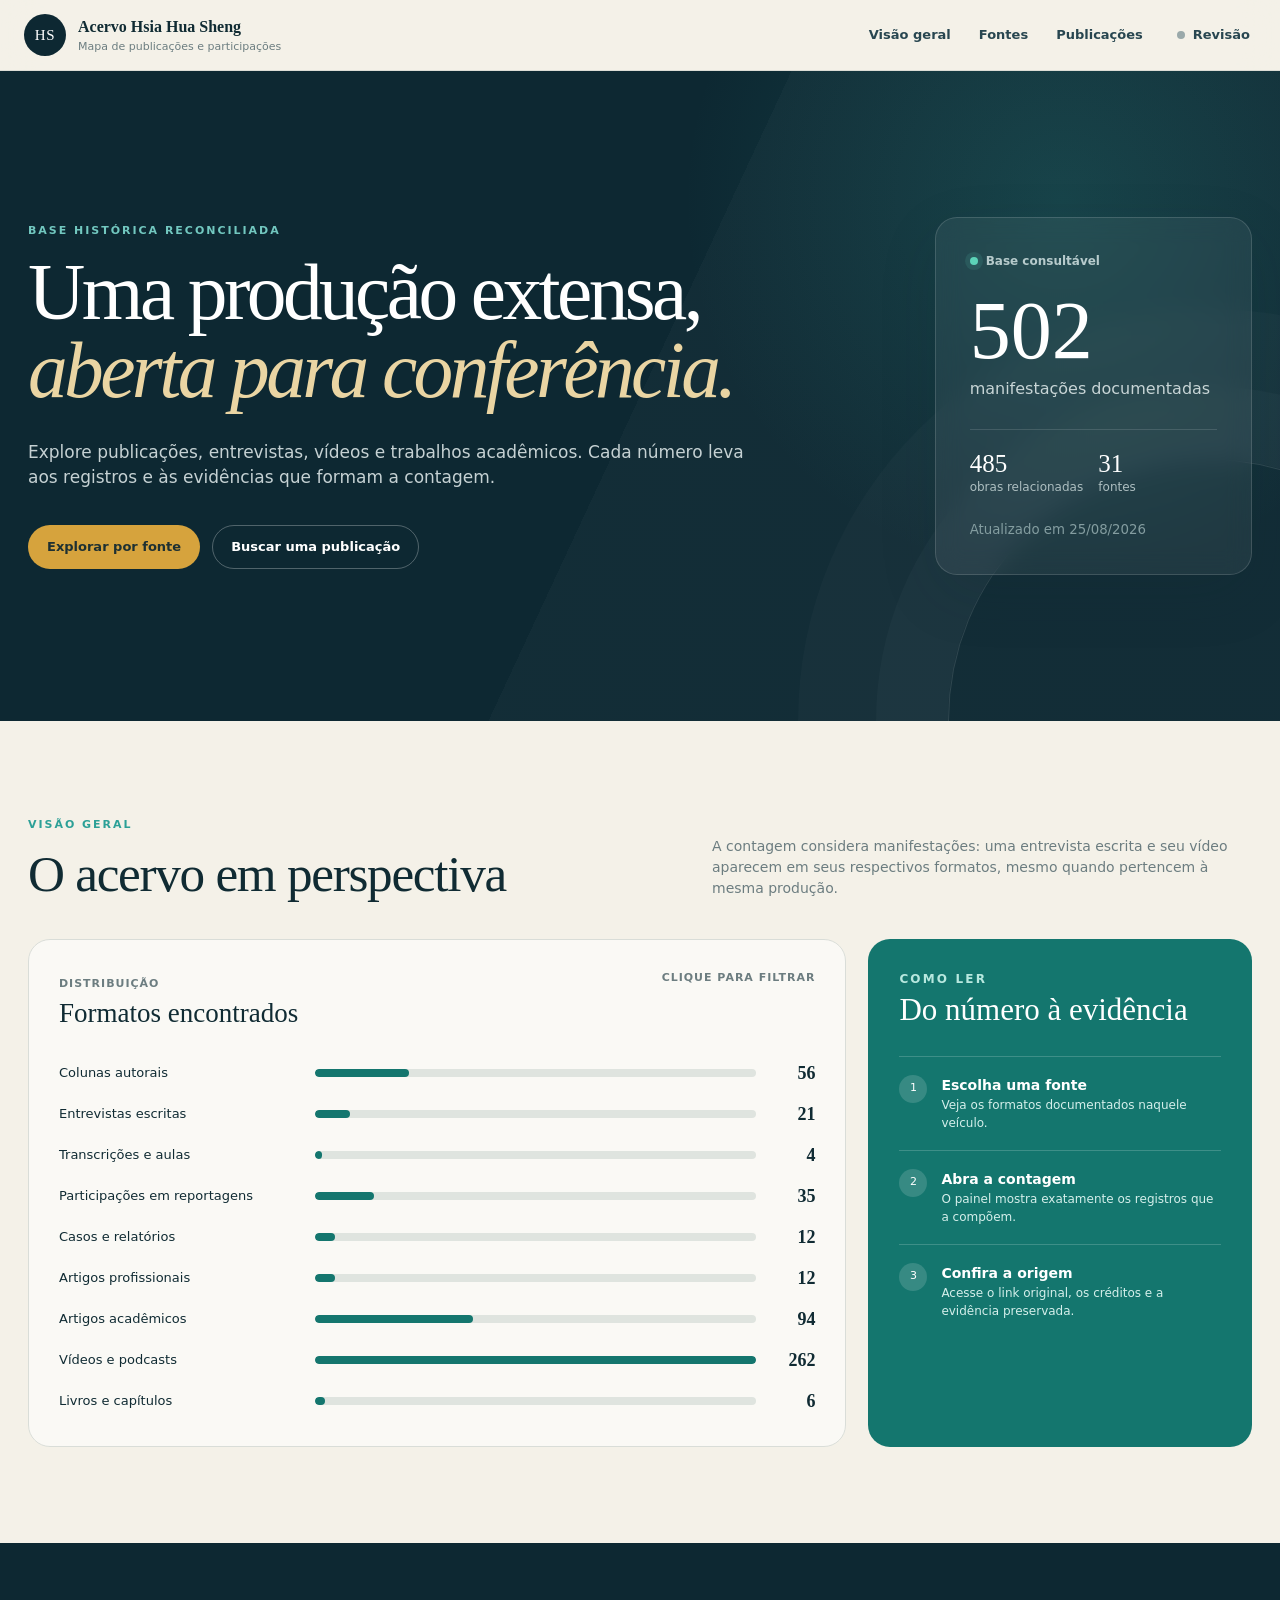
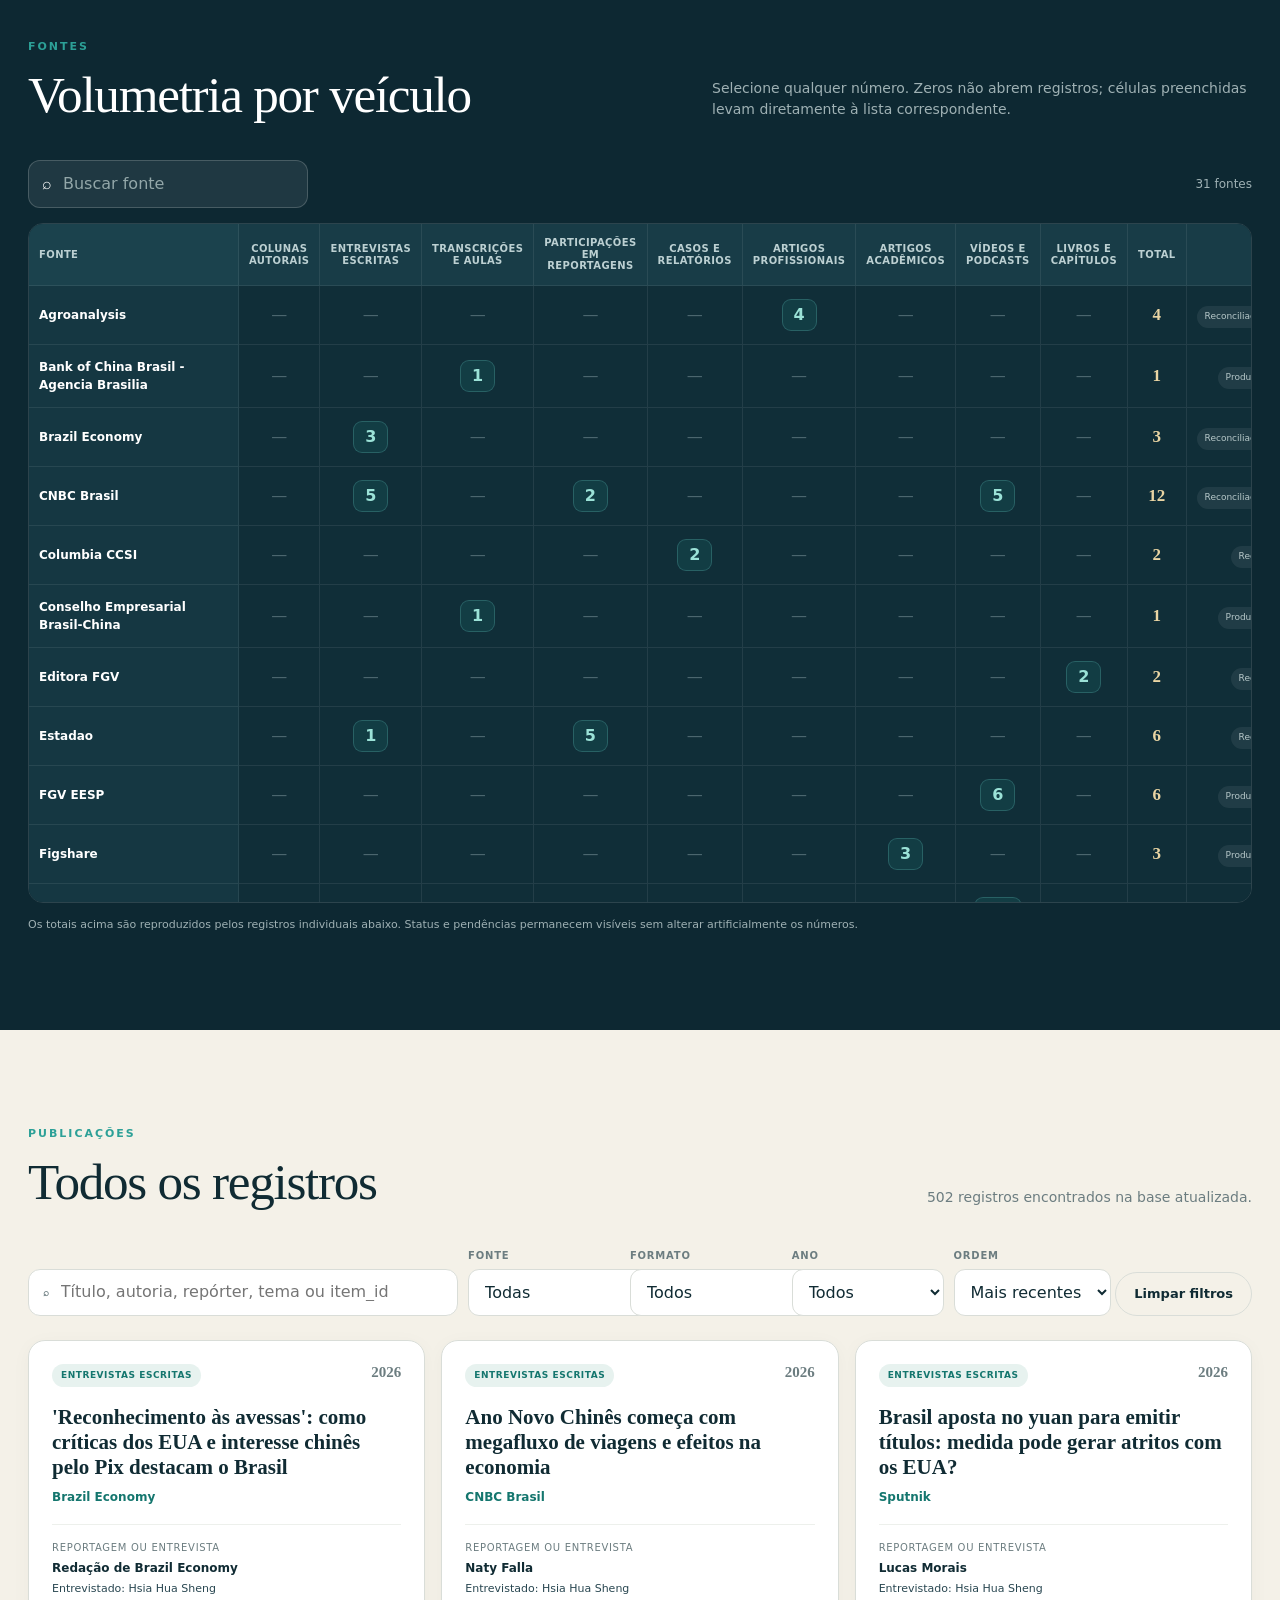
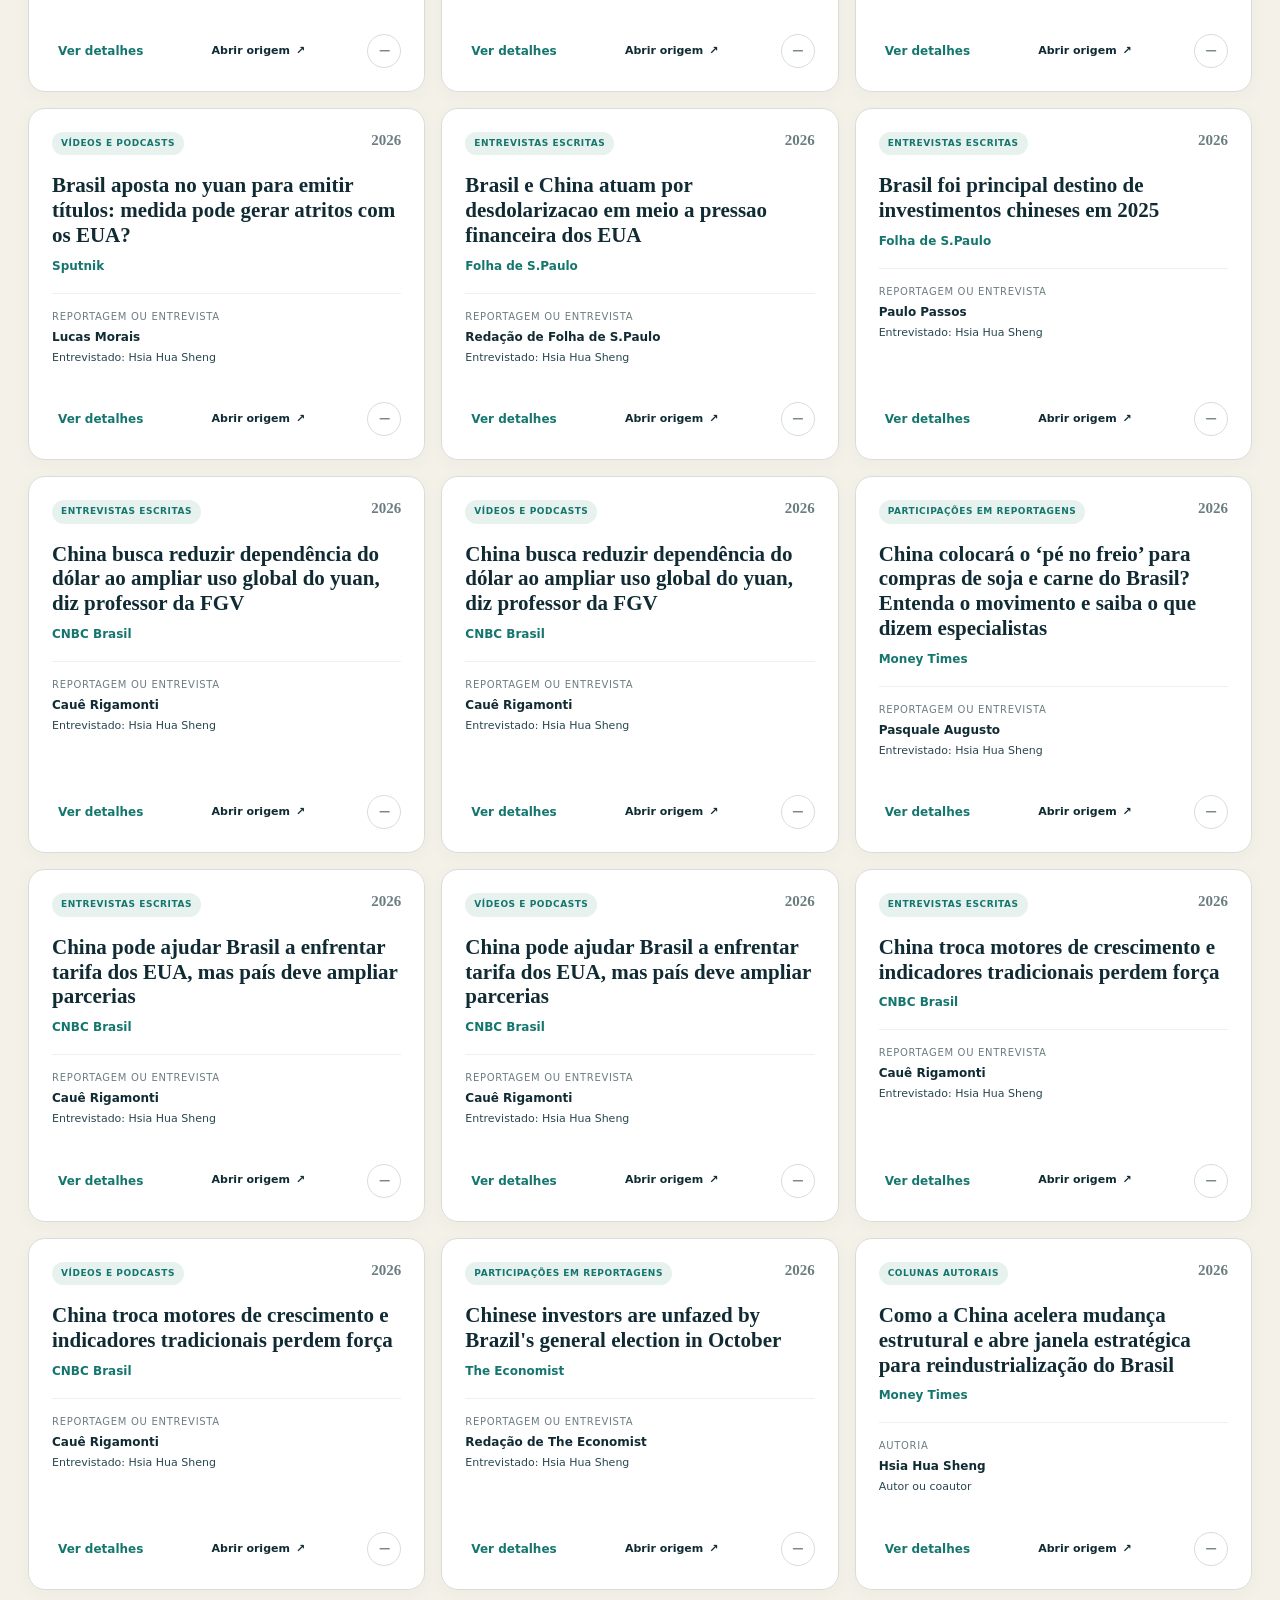
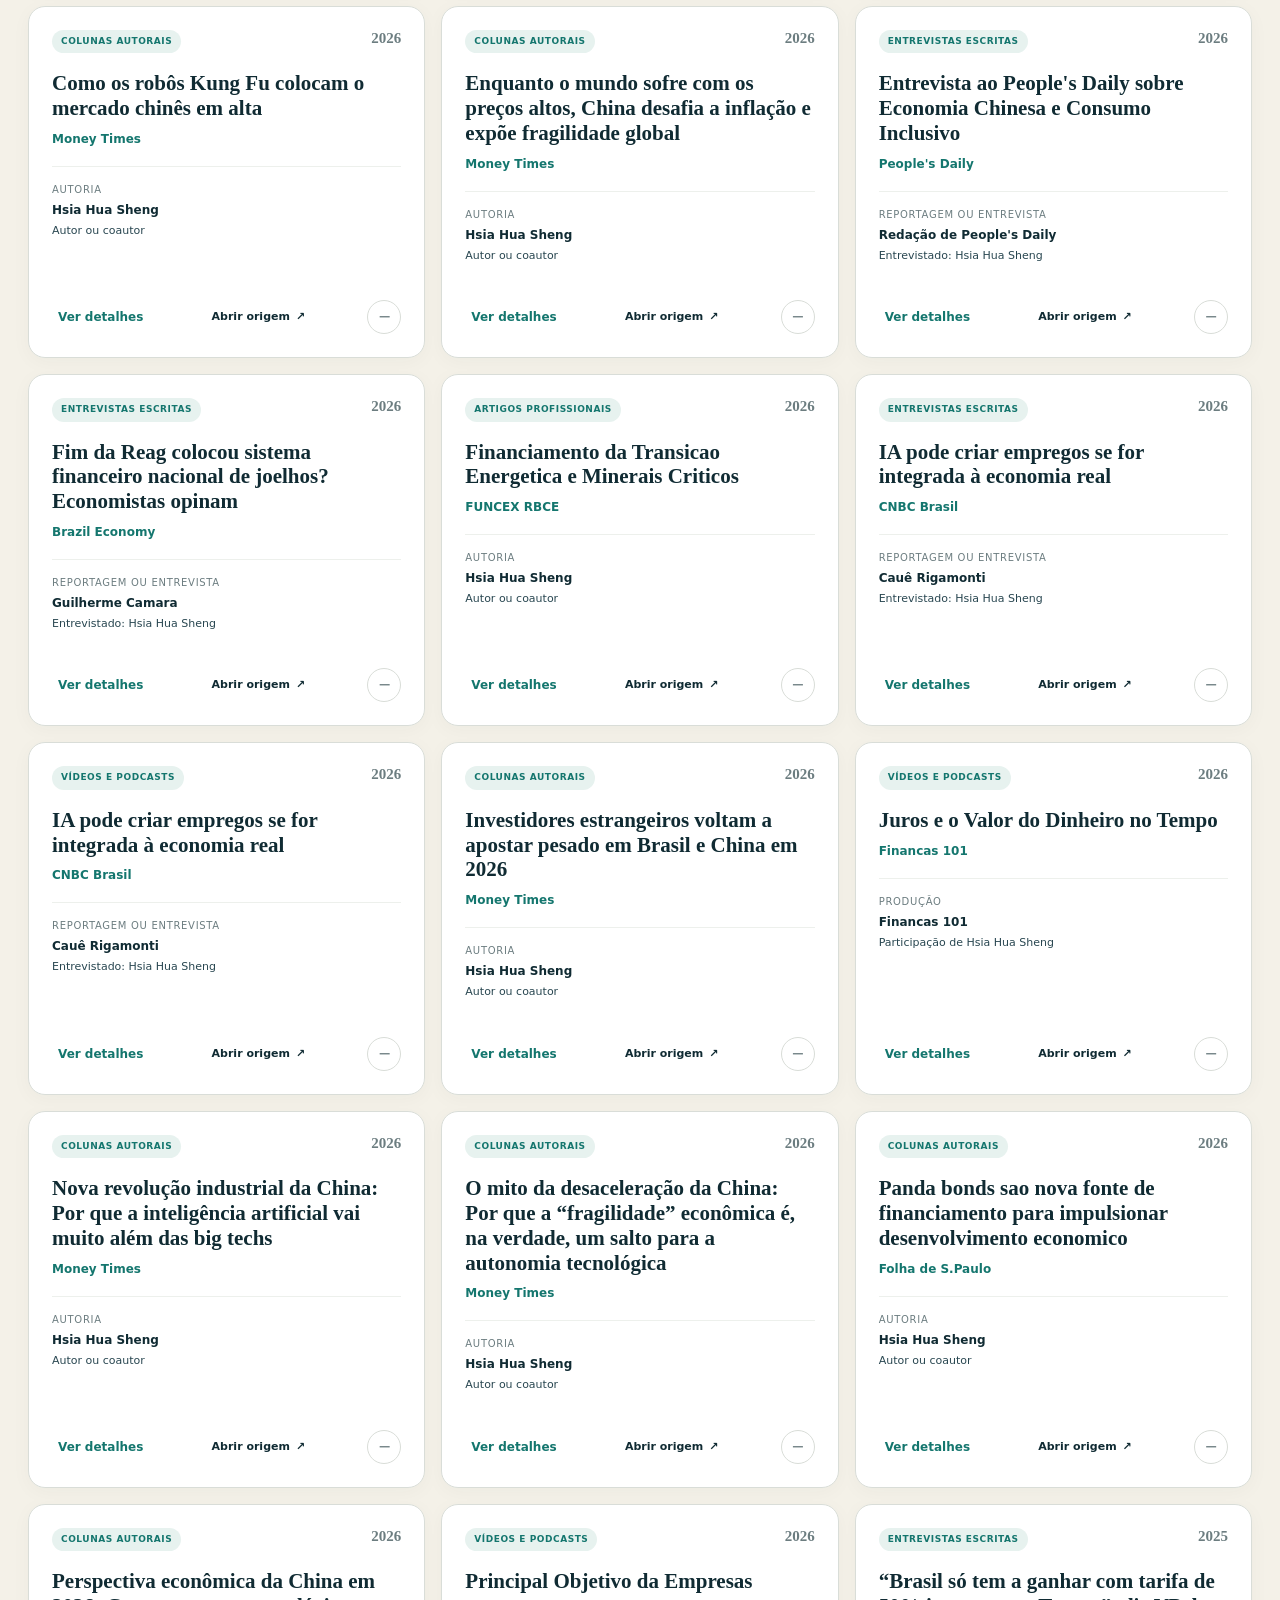
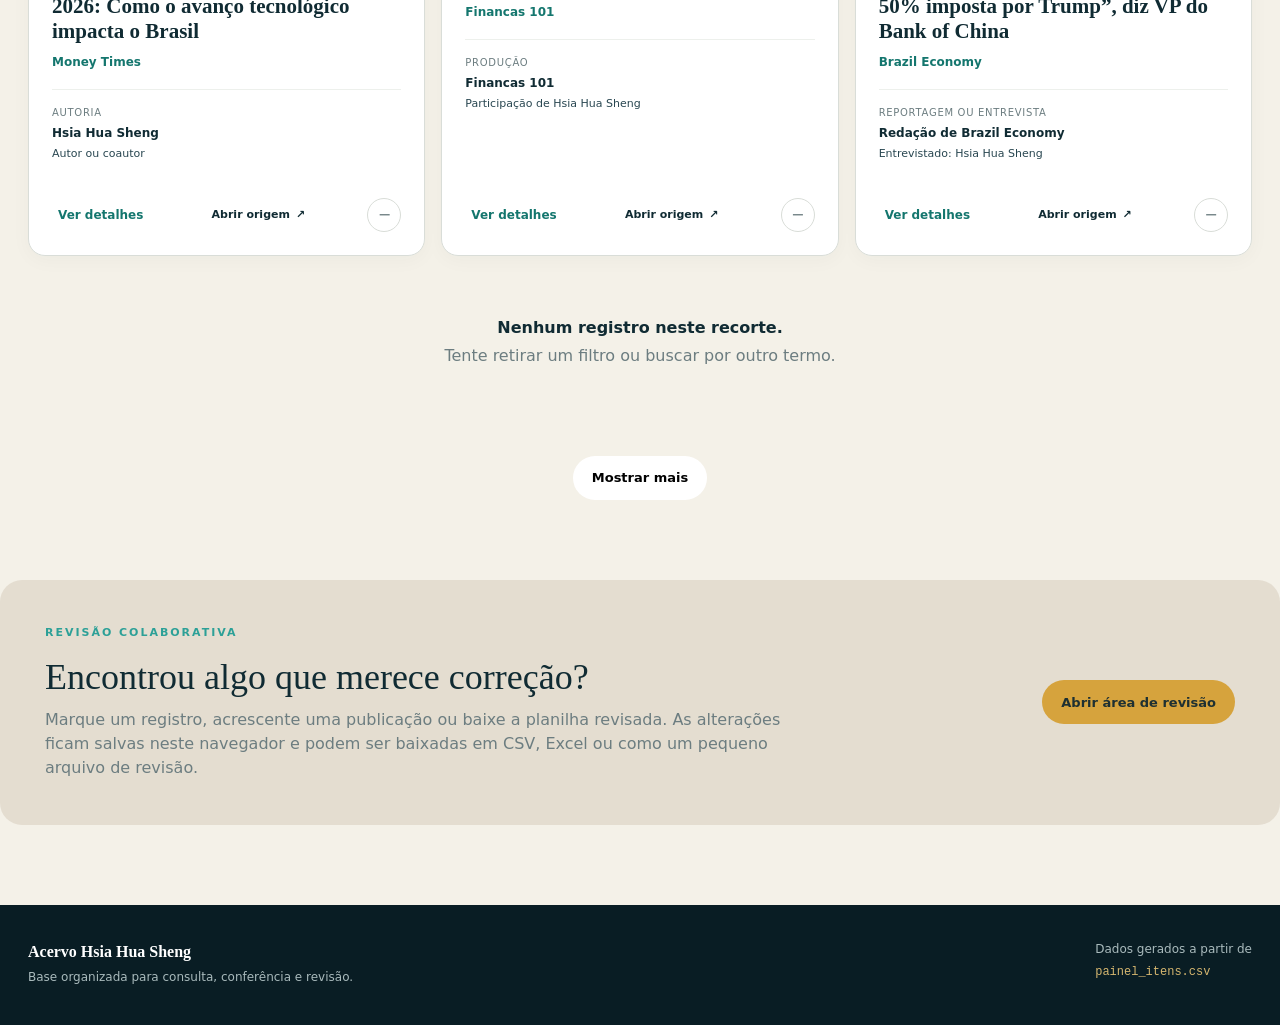
==== commit ee4da26f: "update" ====
--- a/index.html
+++ b/index.html
@@ -128,15 +128,12 @@
 
   <dialog id="review-dialog" class="modal review-modal">
     <div class="modal-head"><div><p class="eyebrow">ÁREA DE REVISÃO</p><h2>Conferir e atualizar</h2></div><button class="icon-button" data-close="review-dialog" aria-label="Fechar">×</button></div>
-    <div class="mode-strip">
-      <div><strong>Visualização</strong><span>Compare a base publicada com a revisão feita neste navegador.</span></div>
-      <label class="switch"><input id="apply-review" type="checkbox"><span></span>Aplicar revisão</label>
-    </div>
+
+
     <div class="review-tabs" role="tablist">
       <button class="active" data-tab="changes" type="button">Alterações <b id="change-count">0</b></button>
       <button data-tab="add" type="button">Adicionar publicação</button>
-      <button data-tab="export" type="button">Baixar dados</button>
-      <button data-tab="manage" type="button">Como salvar</button>
+      <button data-tab="export" type="button">Baixar base</button>
     </div>
     <section class="review-pane active" data-pane="changes">
       <div id="sync-status" class="sync-status">Verificando revisões compartilhadas…</div>
@@ -153,27 +150,32 @@
         <label class="full"><span>Evidência</span><textarea name="evidencia" rows="3" placeholder="Explique onde Hsia aparece e por que o registro deve entrar."></textarea></label>
         <label><span>Seu nome</span><input name="revisor" placeholder="Para o histórico da revisão"></label>
         <label><span>Contato (opcional)</span><input name="contato" type="email"></label>
-        <button class="button primary full" type="submit">Adicionar à minha revisão</button>
+        <button class="button primary full" type="submit">Adicionar e publicar</button>
       </form>
     </section>
     <section class="review-pane" data-pane="export">
       <div class="export-grid">
-        <button class="export-card" id="download-xlsx" type="button"><b>XLSX</b><strong>Planilha completa</strong><span>Publicações, volumetria e histórico em abas separadas.</span></button>
-        <button class="export-card" id="download-csv" type="button"><b>CSV</b><strong>Painel de itens</strong><span>Registros ativos na visualização escolhida.</span></button>
-        <button class="export-card" id="download-review" type="button"><b>JSON</b><strong>Pacote de revisão</strong><span>Arquivo pequeno para arquivar ou enviar ao GitHub.</span></button>
-        <label class="export-card file-card"><b>IMPORTAR</b><strong>Pacote de revisão</strong><span>Recupere uma revisão salva neste navegador.</span><input id="import-review" type="file" accept=".json,application/json"></label>
-      </div>
-    </section>
-    <section class="review-pane" data-pane="manage">
-      <div class="admin-box">
-        <h3>Levar a revisão para o GitHub</h3>
-        <p>Baixe o pacote JSON na aba “Baixar dados” e substitua <code>data/revisoes_aprovadas.json</code> no repositório. A automação recompõe os CSVs e o Excel do dashboard.</p>
-        <button id="load-pending" class="button dark" type="button">Ver orientação rápida</button>
-        <div id="pending-list" class="pending-list"></div>
+        <button class="export-card" id="download-xlsx" type="button"><b>XLSX</b><strong>Baixar base completa</strong><span>Publicações, volumetria e histórico em abas separadas.</span></button>
+        <button class="export-card" id="download-csv" type="button"><b>CSV</b><strong>Baixar publicações</strong><span>Todos os registros ativos da base atualizada.</span></button>
       </div>
     </section>
   </dialog>
 
+  <dialog id="edit-dialog" class="modal detail-modal">
+    <div class="modal-head"><div><p class="eyebrow">EDITAR REGISTRO</p><h2>Editar publicação</h2></div><button class="icon-button" data-close="edit-dialog" aria-label="Fechar">×</button></div>
+    <form id="edit-form" class="add-form edit-form">
+      <input name="original_id" type="hidden">
+      <label><span>Fonte *</span><input name="fonte" required></label>
+      <label><span>Formato *</span><select name="categoria_painel" required></select></label>
+      <label class="full"><span>Título *</span><input name="titulo" required></label>
+      <label><span>Autoria, repórter ou produção</span><input name="autores"></label>
+      <label><span>Ano</span><input name="ano" inputmode="numeric" pattern="[0-9]{4}"></label>
+      <label class="full"><span>URL original *</span><input name="url_original" type="url" required></label>
+      <label class="full"><span>Evidência</span><textarea name="evidencia" rows="3"></textarea></label>
+      <label><span>Seu nome</span><input name="revisor" placeholder="Para o histórico"></label>
+      <button class="button primary full" type="submit">Salvar e publicar alteração</button>
+    </form>
+  </dialog>
   <div id="toast" role="status" aria-live="polite"></div>
   <noscript>Este painel precisa de JavaScript para filtrar e abrir os registros.</noscript>
 </body>
--- a/assets/styles.css
+++ b/assets/styles.css
@@ -6,11 +6,11 @@
 .section-dark{max-width:none;padding-left:max(28px,calc((100vw - var(--max))/2));padding-right:max(28px,calc((100vw - var(--max))/2));color:#fff;background:var(--deep)}.section-dark .section-heading>p,.matrix-note{color:#9fb1b4}.matrix-toolbar{display:flex;align-items:center;justify-content:space-between;margin-bottom:15px}.matrix-toolbar>span{color:#9fb1b4;font-size:12px}.search{display:flex;align-items:center;gap:9px;border:1px solid var(--line);border-radius:12px;background:#fff}.search input{width:100%;border:0;outline:0;background:transparent;color:var(--ink)}.search.compact{width:280px;padding:10px 13px;border-color:rgba(255,255,255,.18);background:rgba(255,255,255,.08)}.search.compact input{color:#fff}.search.compact input::placeholder{color:#93a7a9}.matrix-shell{overflow:auto;max-height:680px;border:1px solid rgba(255,255,255,.13);border-radius:15px}.matrix-shell table{width:100%;min-width:1230px;border-collapse:separate;border-spacing:0;background:#102e38}.matrix-shell th,.matrix-shell td{padding:13px 10px;border-right:1px solid rgba(255,255,255,.08);border-bottom:1px solid rgba(255,255,255,.08);text-align:center}.matrix-shell thead th{position:sticky;z-index:4;top:0;background:#183c47;color:#bcd0d2;font-size:10px;line-height:1.15;text-transform:uppercase;letter-spacing:.04em}.matrix-shell thead th:first-child,.matrix-shell tbody th{position:sticky;left:0;z-index:3;min-width:210px;text-align:left;background:#153742}.matrix-shell thead th:first-child{z-index:5;background:#1b424d}.matrix-shell tbody th{font-size:12px}.matrix-shell tbody tr:hover td,.matrix-shell tbody tr:hover th{background-color:#193e49}.count-button{min-width:35px;height:32px;border:1px solid rgba(105,204,193,.25);border-radius:9px;background:rgba(44,160,151,.13);color:#9be2d7;font-weight:850;cursor:pointer}.count-button:hover{background:var(--teal);color:#fff}.zero{color:#4c6870}.source-total{font:600 17px Georgia,serif;color:#ead5a3}.status-pill{display:inline-flex;padding:4px 8px;border-radius:99px;background:rgba(255,255,255,.07);color:#b7c8ca;font-size:9px;white-space:nowrap}.matrix-note{margin:14px 0 0;font-size:11px}
 .publications-section{padding-bottom:80px}.filters{display:grid;grid-template-columns:minmax(260px,1.7fr) repeat(4,minmax(125px,.6fr)) auto;gap:10px;align-items:end;margin-bottom:24px}.filters label:not(.search){display:grid;gap:6px}.filters label>span{color:var(--muted);font-size:10px;font-weight:800;text-transform:uppercase;letter-spacing:.08em}.search.wide{padding:0 14px;height:47px}.filters select,.filters input:not([type=search]){height:47px;padding:0 12px;border:1px solid var(--line);border-radius:11px;background:#fff;color:var(--ink);outline:0}.filters select:focus,.search:focus-within,.add-form input:focus,.add-form select:focus,.add-form textarea:focus{border-color:var(--teal);box-shadow:0 0 0 3px rgba(20,118,110,.1)}.active-context{margin:-4px 0 22px;padding:12px 16px;border-left:3px solid var(--gold);border-radius:6px;background:#fff8e8;font-size:13px}.cards{display:grid;grid-template-columns:repeat(3,1fr);gap:16px}.card{display:flex;flex-direction:column;min-height:330px;padding:23px;border:1px solid var(--line);border-radius:17px;background:#fff;box-shadow:0 4px 20px rgba(16,43,51,.035);transition:.2s}.card:hover{transform:translateY(-3px);border-color:#b9c9c5;box-shadow:0 14px 35px rgba(16,43,51,.09)}.card.removed{border-color:#e2aaa6;background:#fff8f7}.card-top{display:flex;align-items:start;justify-content:space-between;gap:15px}.category-tag{display:inline-flex;padding:5px 9px;border-radius:99px;background:#e7f2ef;color:var(--teal);font-size:9px;font-weight:900;text-transform:uppercase;letter-spacing:.06em}.card-year{color:var(--muted);font:600 15px Georgia,serif}.card h3{margin:18px 0 9px;font:600 21px/1.18 Georgia,serif}.card-source{margin:0;color:var(--teal);font-size:12px;font-weight:800}.credit{display:grid;gap:4px;margin:18px 0;padding-top:15px;border-top:1px solid #edf0ec}.credit span{color:var(--muted);font-size:10px;text-transform:uppercase;letter-spacing:.07em}.credit strong{font-size:12px}.participation{color:var(--ink-2);font-size:11px}.card-actions{display:flex;align-items:center;justify-content:space-between;gap:10px;margin-top:auto;padding-top:18px}.open-detail{border:0;background:none;color:var(--teal);font-size:12px;font-weight:850;cursor:pointer}.source-link{display:inline-flex;align-items:center;gap:6px;text-decoration:none;font-size:11px;font-weight:800}.source-link:after{content:"↗"}.review-action{width:34px;height:34px;border:1px solid var(--line);border-radius:50%;background:#fff;color:var(--muted);cursor:pointer}.review-action:hover{border-color:var(--danger);color:var(--danger)}.removed .review-action{border-color:var(--teal);color:var(--teal)}.load-more{display:flex;margin:28px auto 0;background:#fff}.empty{display:grid;gap:4px;padding:60px;text-align:center;color:var(--muted)}.empty strong{color:var(--ink)}
 .review-invite{display:flex;align-items:center;justify-content:space-between;gap:50px;margin-bottom:80px;padding:45px;border-radius:var(--radius);background:#e4ddd0}.review-invite h2{margin:0;font:500 36px Georgia,serif}.review-invite p:not(.eyebrow){max-width:740px;margin:10px 0 0;color:var(--muted)}footer{display:flex;justify-content:space-between;gap:40px;padding:35px max(28px,calc((100vw - var(--max))/2));color:#a9babc;background:#091d24;font-size:12px}footer strong{color:#fff;font-family:Georgia,serif;font-size:16px}footer p{margin:4px 0}footer code{display:block;margin-top:5px;color:#d5b66f}
-.modal{width:min(940px,calc(100% - 30px));max-height:90vh;padding:0;border:0;border-radius:22px;background:var(--paper);box-shadow:0 30px 100px rgba(0,0,0,.35)}.modal::backdrop{background:rgba(5,22,28,.72);backdrop-filter:blur(5px)}.modal-head{position:sticky;z-index:5;top:0;display:flex;align-items:start;justify-content:space-between;gap:20px;padding:25px 28px 20px;background:rgba(244,241,232,.96);border-bottom:1px solid var(--line);backdrop-filter:blur(12px)}.modal-head h2{margin:0;font:500 28px Georgia,serif}.icon-button{display:grid;place-items:center;width:39px;height:39px;border:1px solid var(--line);border-radius:50%;background:#fff;color:var(--ink);font-size:23px;cursor:pointer}.detail-modal{width:min(760px,calc(100% - 30px))}#detail-body{padding:28px}.detail-grid{display:grid;grid-template-columns:1fr 1fr;gap:18px}.detail-field{padding:14px;border-radius:12px;background:#fff}.detail-field.full{grid-column:1/-1}.detail-field span{display:block;margin-bottom:4px;color:var(--muted);font-size:9px;font-weight:900;text-transform:uppercase;letter-spacing:.08em}.detail-field strong,.detail-field p{margin:0;font-size:13px;overflow-wrap:anywhere}.detail-links{display:flex;flex-wrap:wrap;gap:8px}.detail-links a{padding:8px 11px;border-radius:9px;background:#e6f1ee;color:var(--teal);font-size:11px;font-weight:800;text-decoration:none}.detail-remove{margin-top:20px;color:var(--danger);border-color:#e6b7b3}
-.mode-strip{display:flex;align-items:center;justify-content:space-between;gap:20px;padding:17px 28px;background:#e8e2d7}.mode-strip strong,.mode-strip span{display:block}.mode-strip span{color:var(--muted);font-size:11px}.switch{display:flex;align-items:center;gap:9px;font-size:12px;font-weight:800}.switch input{position:absolute;opacity:0}.switch>span{position:relative;width:42px;height:24px;border-radius:99px;background:#aab4b2;cursor:pointer}.switch>span:after{content:"";position:absolute;top:4px;left:4px;width:16px;height:16px;border-radius:50%;background:#fff;transition:.2s}.switch input:checked+span{background:var(--teal)}.switch input:checked+span:after{left:22px}.review-tabs{display:flex;gap:3px;overflow:auto;padding:14px 28px 0}.review-tabs button{padding:10px 13px;border:0;border-bottom:2px solid transparent;background:none;color:var(--muted);font-size:11px;font-weight:850;white-space:nowrap;cursor:pointer}.review-tabs button.active{border-bottom-color:var(--teal);color:var(--ink)}.review-tabs b{display:inline-grid;place-items:center;min-width:18px;height:18px;margin-left:4px;border-radius:99px;background:#e2e5e0;font-size:9px}.review-pane{display:none;padding:24px 28px 30px}.review-pane.active{display:block}.sync-status{padding:11px 13px;border-radius:10px;background:#e3ece9;color:var(--teal);font-size:11px}.changes-list,.pending-list{display:grid;gap:10px;margin-top:15px}.change-row{display:flex;align-items:center;justify-content:space-between;gap:16px;padding:14px;border:1px solid var(--line);border-radius:11px;background:#fff}.change-row p{margin:2px 0 0;color:var(--muted);font-size:11px}.change-row strong{font-size:13px}.change-row button{border:0;background:none;color:var(--teal);font-size:11px;font-weight:850;cursor:pointer}.add-form{display:grid;grid-template-columns:1fr 1fr;gap:15px}.add-form label{display:grid;gap:6px}.add-form label>span,.admin-box label>span{color:var(--muted);font-size:10px;font-weight:850;text-transform:uppercase;letter-spacing:.07em}.add-form input,.add-form select,.add-form textarea,.admin-box input{width:100%;padding:11px;border:1px solid var(--line);border-radius:10px;background:#fff;outline:0}.add-form .full{grid-column:1/-1}.export-grid{display:grid;grid-template-columns:1fr 1fr;gap:12px}.export-card{position:relative;display:grid;gap:4px;padding:20px;border:1px solid var(--line);border-radius:13px;background:#fff;color:var(--ink);text-align:left;cursor:pointer}.export-card:hover{border-color:var(--teal)}.export-card b{color:var(--teal);font-size:10px;letter-spacing:.12em}.export-card strong{font-family:Georgia,serif;font-size:18px}.export-card span{color:var(--muted);font-size:11px}.file-card input{position:absolute;inset:0;opacity:0;cursor:pointer}.admin-box{max-width:620px}.admin-box h3{margin:0;font:500 24px Georgia,serif}.admin-box p{color:var(--muted);font-size:12px}.admin-box label{display:grid;gap:6px;margin:18px 0 12px}.pending-actions{display:flex;gap:6px}.pending-actions .reject{color:var(--danger)}
+.modal{width:min(940px,calc(100% - 30px));max-height:90vh;padding:0;border:0;border-radius:22px;background:var(--paper);box-shadow:0 30px 100px rgba(0,0,0,.35)}.modal::backdrop{background:rgba(5,22,28,.72);backdrop-filter:blur(5px)}.modal-head{position:sticky;z-index:5;top:0;display:flex;align-items:start;justify-content:space-between;gap:20px;padding:25px 28px 20px;background:rgba(244,241,232,.96);border-bottom:1px solid var(--line);backdrop-filter:blur(12px)}.modal-head h2{margin:0;font:500 28px Georgia,serif}.icon-button{display:grid;place-items:center;width:39px;height:39px;border:1px solid var(--line);border-radius:50%;background:#fff;color:var(--ink);font-size:23px;cursor:pointer}.detail-modal{width:min(760px,calc(100% - 30px))}#detail-body{padding:28px}.detail-grid{display:grid;grid-template-columns:1fr 1fr;gap:18px}.detail-field{padding:14px;border-radius:12px;background:#fff}.detail-field.full{grid-column:1/-1}.detail-field span{display:block;margin-bottom:4px;color:var(--muted);font-size:9px;font-weight:900;text-transform:uppercase;letter-spacing:.08em}.detail-field strong,.detail-field p{margin:0;font-size:13px;overflow-wrap:anywhere}.detail-links{display:flex;flex-wrap:wrap;gap:8px}.detail-links a{padding:8px 11px;border-radius:9px;background:#e6f1ee;color:var(--teal);font-size:11px;font-weight:800;text-decoration:none}.detail-actions{display:flex;flex-wrap:wrap;gap:10px;margin-top:20px}.detail-remove{color:var(--danger);border-color:#e6b7b3}.edit-form{padding:28px}
+.review-tabs{display:flex;gap:3px;overflow:auto;padding:14px 28px 0}.review-tabs button{padding:10px 13px;border:0;border-bottom:2px solid transparent;background:none;color:var(--muted);font-size:11px;font-weight:850;white-space:nowrap;cursor:pointer}.review-tabs button.active{border-bottom-color:var(--teal);color:var(--ink)}.review-tabs b{display:inline-grid;place-items:center;min-width:18px;height:18px;margin-left:4px;border-radius:99px;background:#e2e5e0;font-size:9px}.review-pane{display:none;padding:24px 28px 30px}.review-pane.active{display:block}.sync-status{padding:11px 13px;border-radius:10px;background:#e3ece9;color:var(--teal);font-size:11px}.changes-list{display:grid;gap:10px;margin-top:15px}.change-row{display:flex;align-items:center;justify-content:space-between;gap:16px;padding:14px;border:1px solid var(--line);border-radius:11px;background:#fff}.change-row p{margin:2px 0 0;color:var(--muted);font-size:11px}.change-row strong{font-size:13px}.change-row button{border:0;background:none;color:var(--teal);font-size:11px;font-weight:850;cursor:pointer}.add-form{display:grid;grid-template-columns:1fr 1fr;gap:15px}.add-form label{display:grid;gap:6px}.add-form label>span{color:var(--muted);font-size:10px;font-weight:850;text-transform:uppercase;letter-spacing:.07em}.add-form input,.add-form select,.add-form textarea{width:100%;padding:11px;border:1px solid var(--line);border-radius:10px;background:#fff;outline:0}.add-form .full{grid-column:1/-1}.export-grid{display:grid;grid-template-columns:1fr 1fr;gap:12px}.export-card{position:relative;display:grid;gap:4px;padding:20px;border:1px solid var(--line);border-radius:13px;background:#fff;color:var(--ink);text-align:left;cursor:pointer}.export-card:hover{border-color:var(--teal)}.export-card b{color:var(--teal);font-size:10px;letter-spacing:.12em}.export-card strong{font-family:Georgia,serif;font-size:18px}.export-card span{color:var(--muted);font-size:11px}
 #toast{position:fixed;z-index:200;right:22px;bottom:22px;max-width:390px;padding:13px 16px;border-radius:11px;background:#0c2b34;color:#fff;box-shadow:var(--shadow);font-size:12px;opacity:0;transform:translateY(12px);pointer-events:none;transition:.25s}#toast.show{opacity:1;transform:none}
 @media(max-width:1050px){.hero{grid-template-columns:1fr .55fr;gap:35px}.overview-grid{grid-template-columns:1fr}.filters{grid-template-columns:2fr 1fr 1fr}.filters .button{align-self:end}.cards{grid-template-columns:1fr 1fr}.site-header nav a{display:none}}
-@media(max-width:720px){.site-header{padding:11px 16px}.brand small{display:none}.site-header nav{gap:10px}.hero{grid-template-columns:1fr;min-height:auto;padding:65px 22px}.hero h1{font-size:50px}.hero-summary{padding:25px}.hero-number{font-size:65px}.section{padding:67px 18px}.section-heading{display:block}.section-heading>p{margin-top:15px}.overview-grid{display:block}.context-panel{margin-top:15px}.bar-row{grid-template-columns:1.25fr 1fr 35px}.section-dark{padding-left:18px;padding-right:18px}.matrix-toolbar{gap:12px}.search.compact{width:210px}.filters{grid-template-columns:1fr 1fr}.filters .wide{grid-column:1/-1}.cards{grid-template-columns:1fr}.review-invite{display:block;margin:0 18px 55px;padding:28px}.review-invite .button{margin-top:20px}footer{display:block}.detail-grid,.add-form,.export-grid{grid-template-columns:1fr}.add-form .full{grid-column:auto}.review-tabs{padding-left:16px;padding-right:16px}.review-pane,.modal-head{padding-left:18px;padding-right:18px}.mode-strip{padding-left:18px;padding-right:18px}}
+@media(max-width:720px){.site-header{padding:11px 16px}.brand small{display:none}.site-header nav{gap:10px}.hero{grid-template-columns:1fr;min-height:auto;padding:65px 22px}.hero h1{font-size:50px}.hero-summary{padding:25px}.hero-number{font-size:65px}.section{padding:67px 18px}.section-heading{display:block}.section-heading>p{margin-top:15px}.overview-grid{display:block}.context-panel{margin-top:15px}.bar-row{grid-template-columns:1.25fr 1fr 35px}.section-dark{padding-left:18px;padding-right:18px}.matrix-toolbar{gap:12px}.search.compact{width:210px}.filters{grid-template-columns:1fr 1fr}.filters .wide{grid-column:1/-1}.cards{grid-template-columns:1fr}.review-invite{display:block;margin:0 18px 55px;padding:28px}.review-invite .button{margin-top:20px}footer{display:block}.detail-grid,.add-form,.export-grid{grid-template-columns:1fr}.add-form .full{grid-column:auto}.review-tabs{padding-left:16px;padding-right:16px}.review-pane,.modal-head{padding-left:18px;padding-right:18px}}
 @media(prefers-reduced-motion:reduce){html{scroll-behavior:auto}*,*:before,*:after{transition:none!important}}
 
 .login-modal{width:min(480px,calc(100% - 30px));padding:34px}.login-modal::backdrop{background:#081d24}.login-modal form{display:grid;gap:18px}.login-brand{display:flex;align-items:flex-start;gap:16px}.login-brand h2{margin:0;font:500 31px Georgia,serif}.login-brand p:not(.eyebrow){margin:8px 0 0;color:var(--muted);font-size:12px}.login-modal label{display:grid;gap:7px}.login-modal label span{color:var(--muted);font-size:10px;font-weight:850;text-transform:uppercase;letter-spacing:.08em}.login-modal input{height:48px;padding:0 13px;border:1px solid var(--line);border-radius:11px}.login-error{margin:0;color:var(--danger);font-size:12px}.fatal{max-width:650px;margin:12vh auto;padding:40px}.fatal h1{font-family:Georgia,serif}
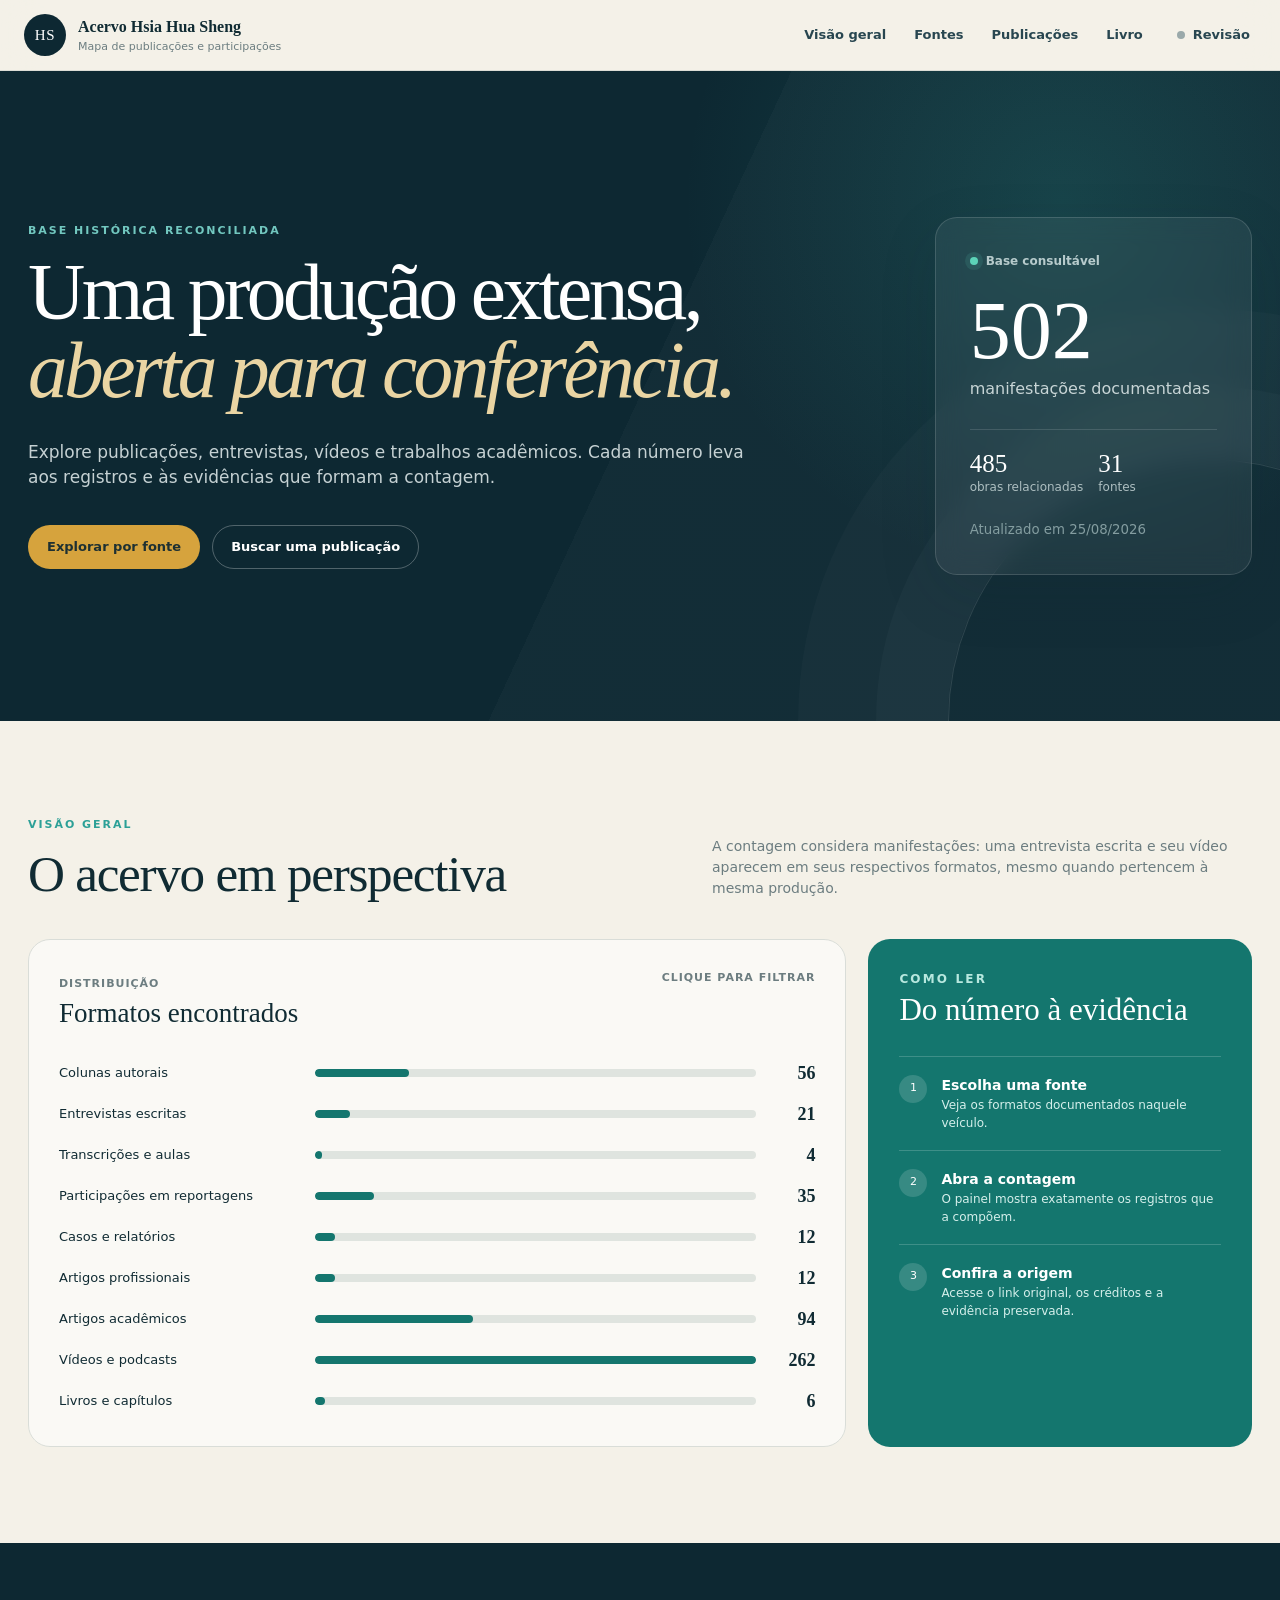
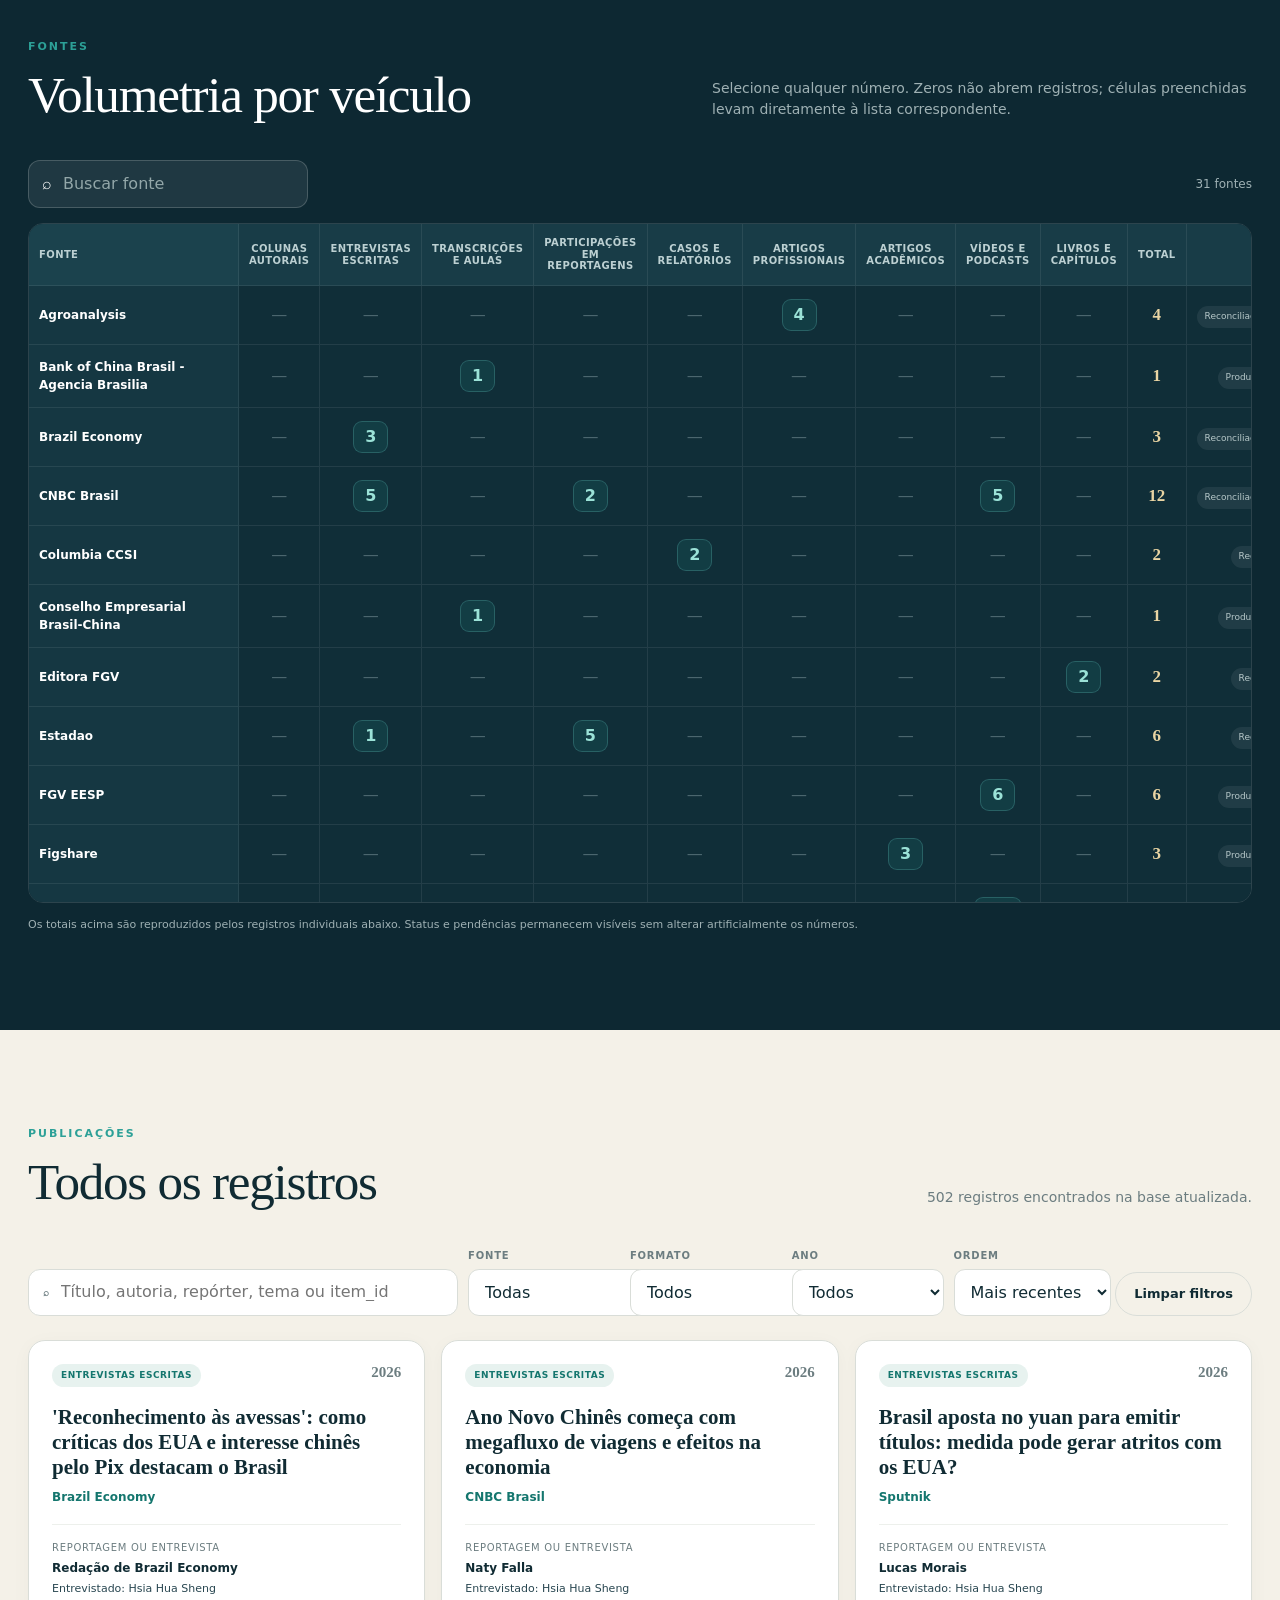
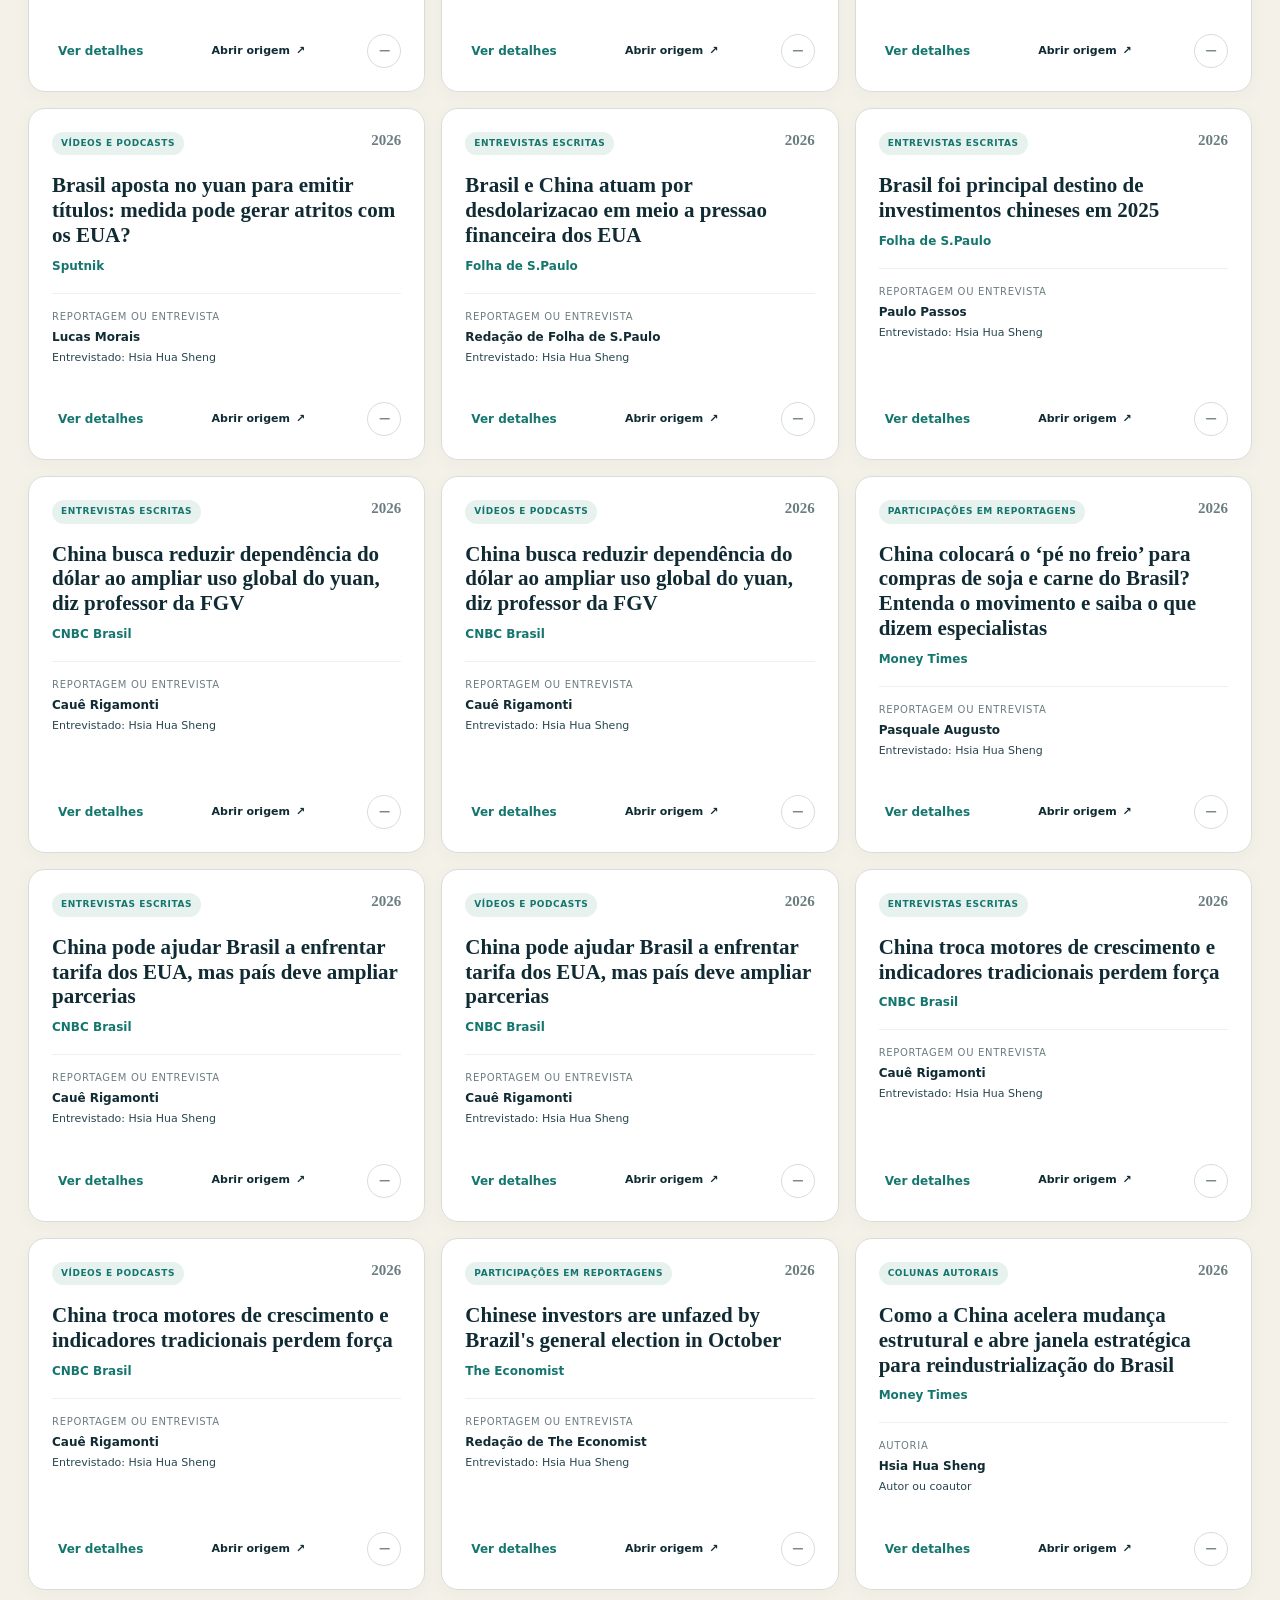
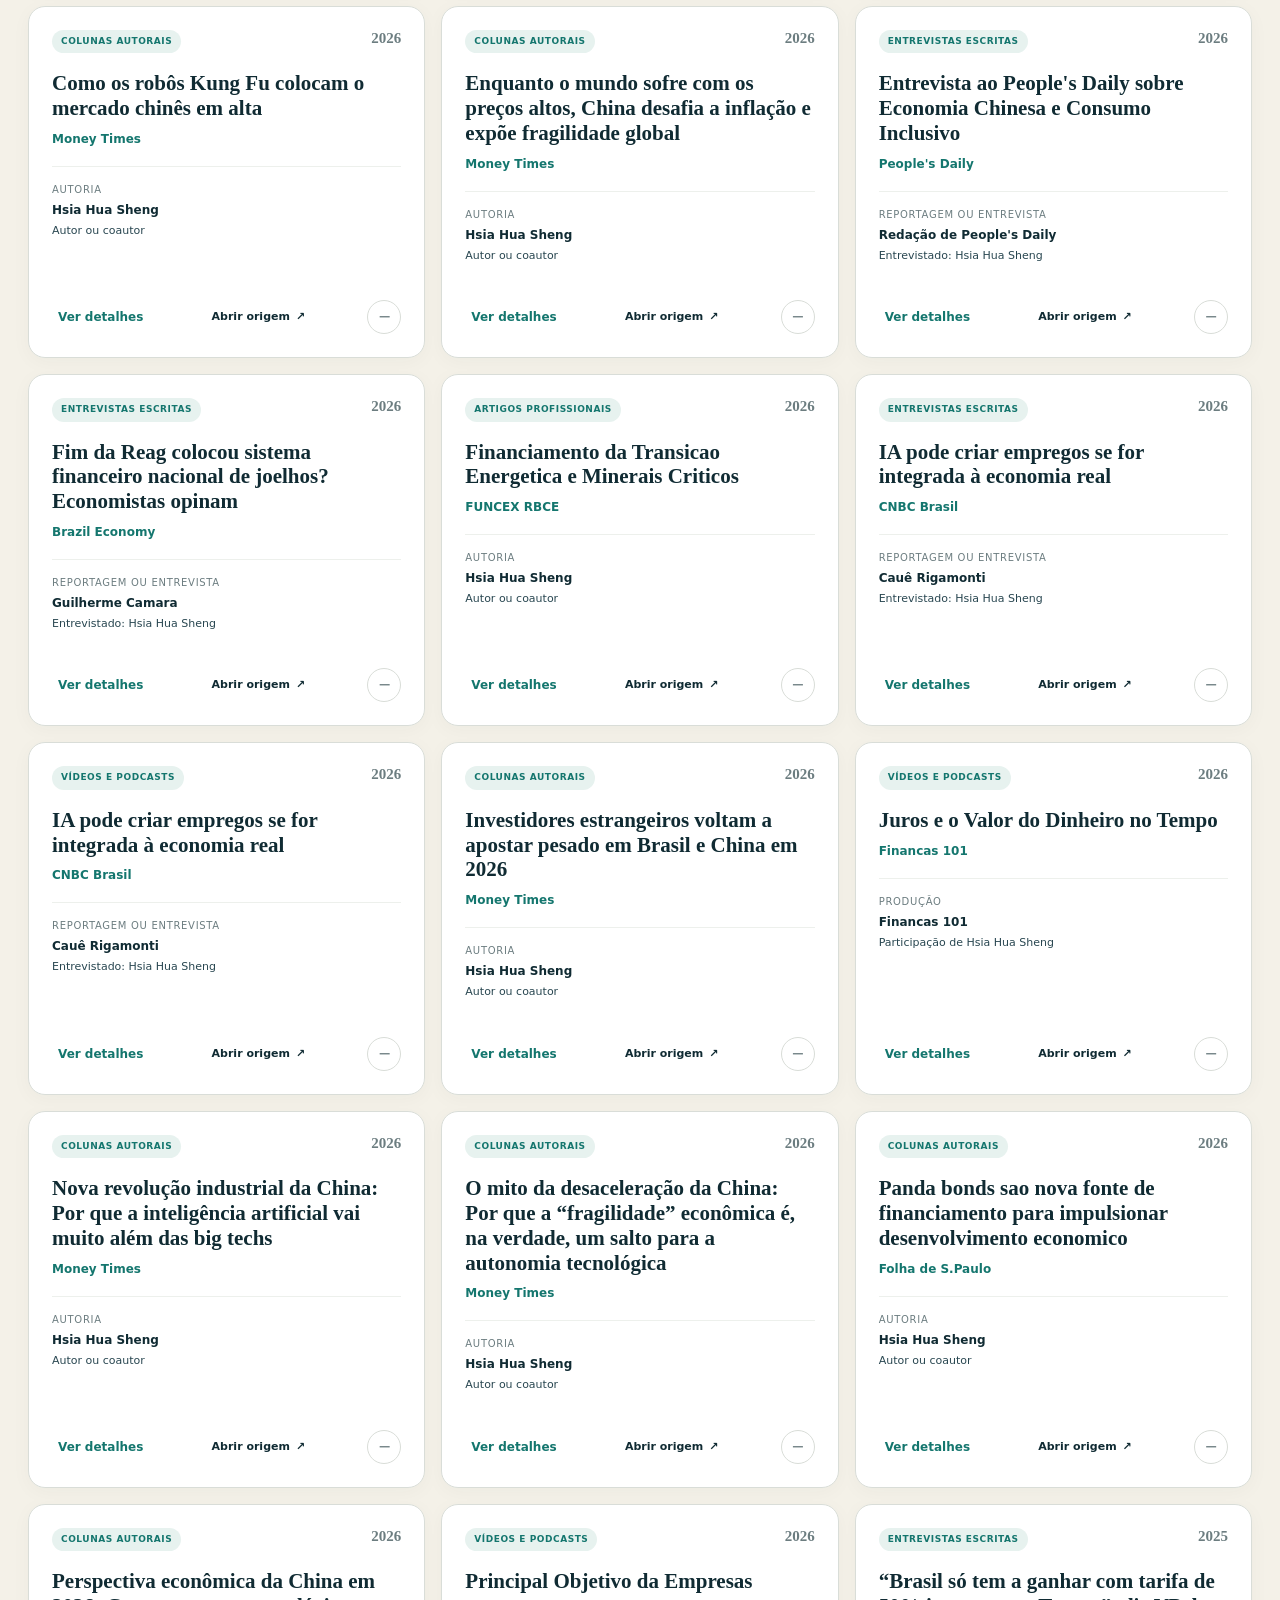
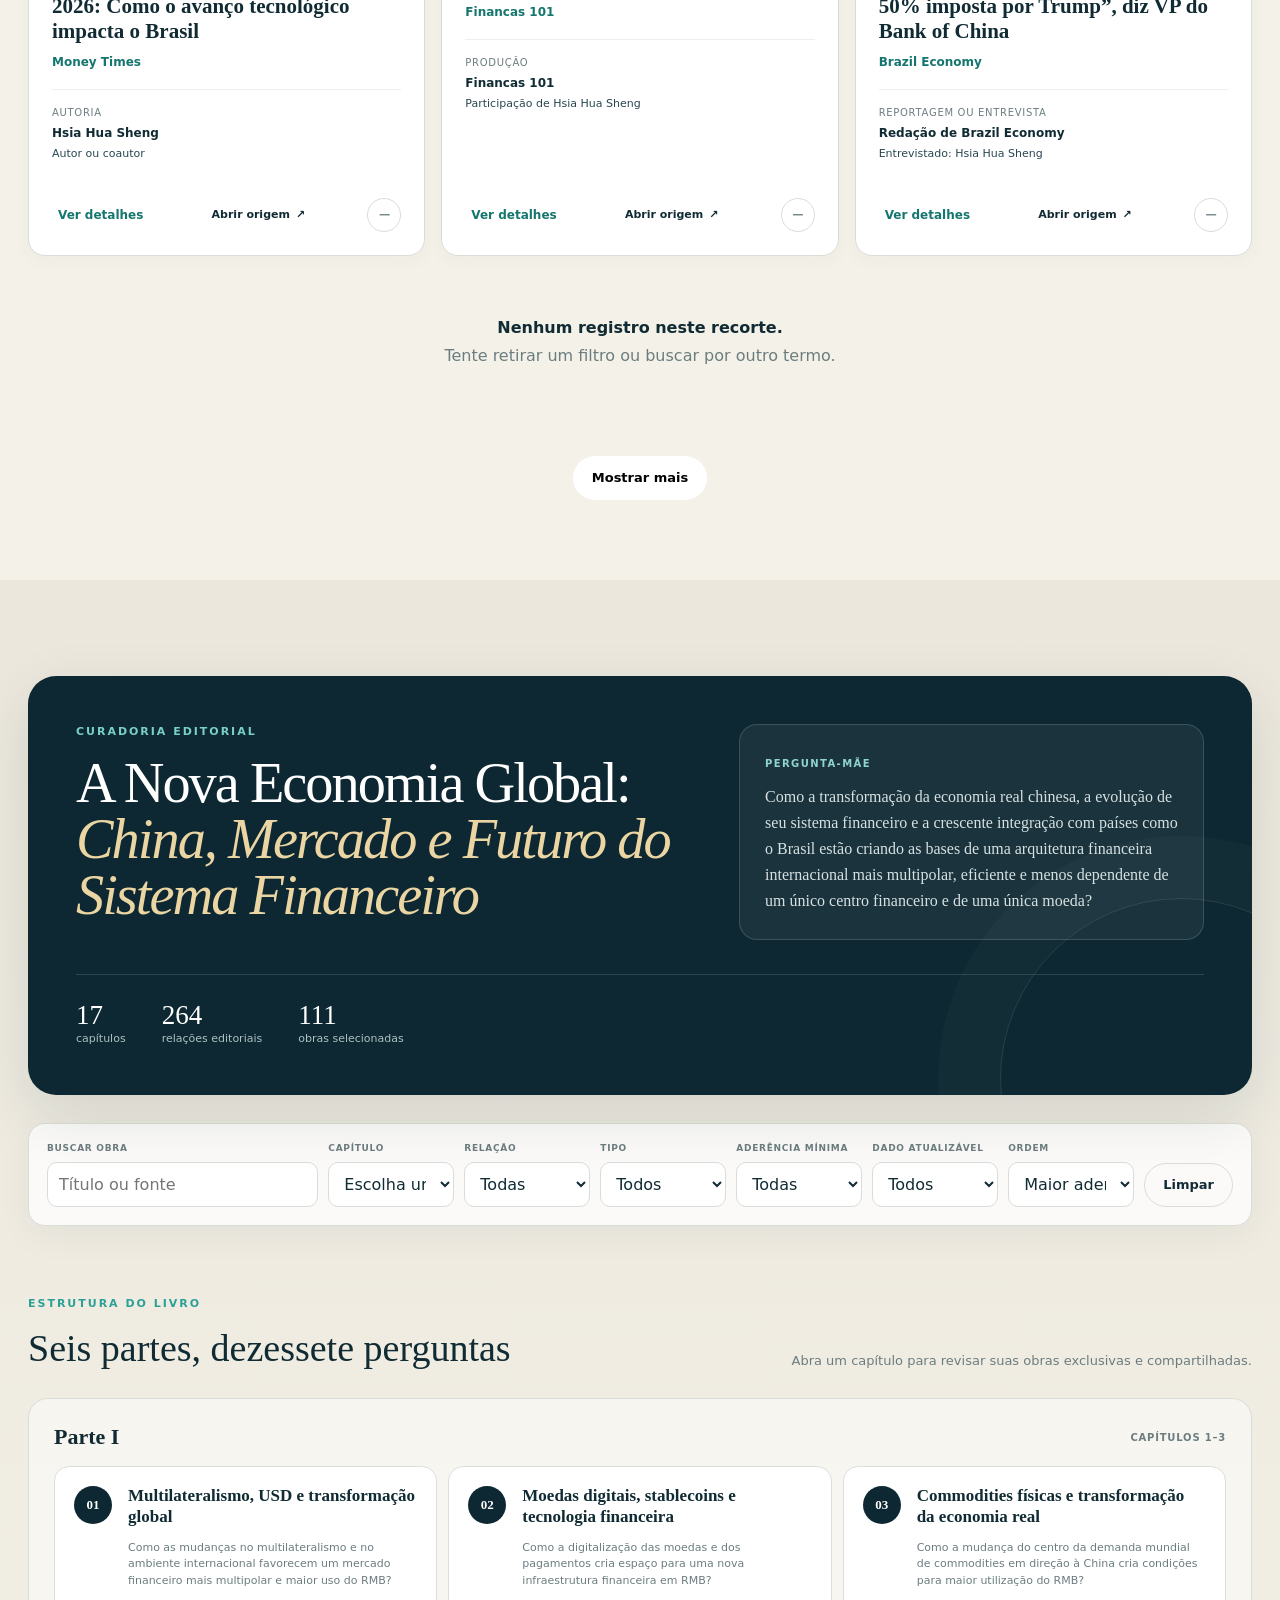
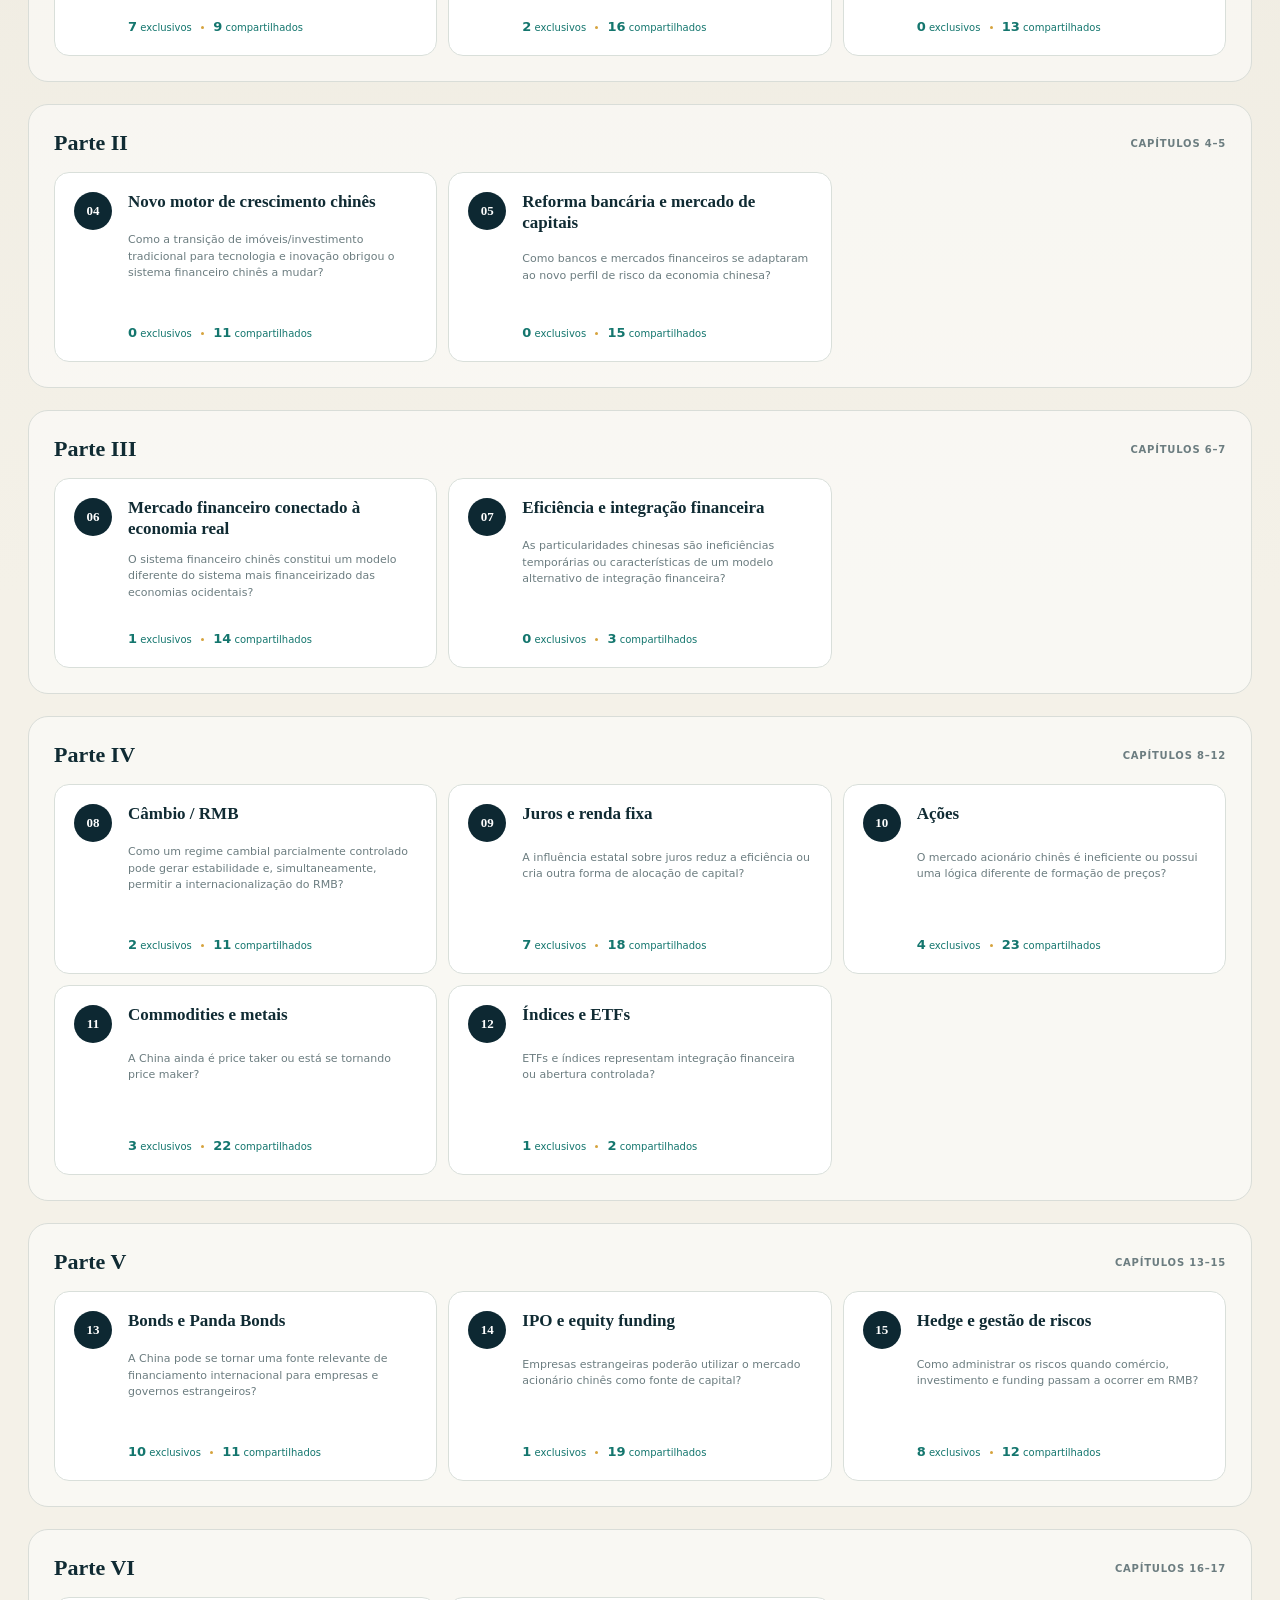
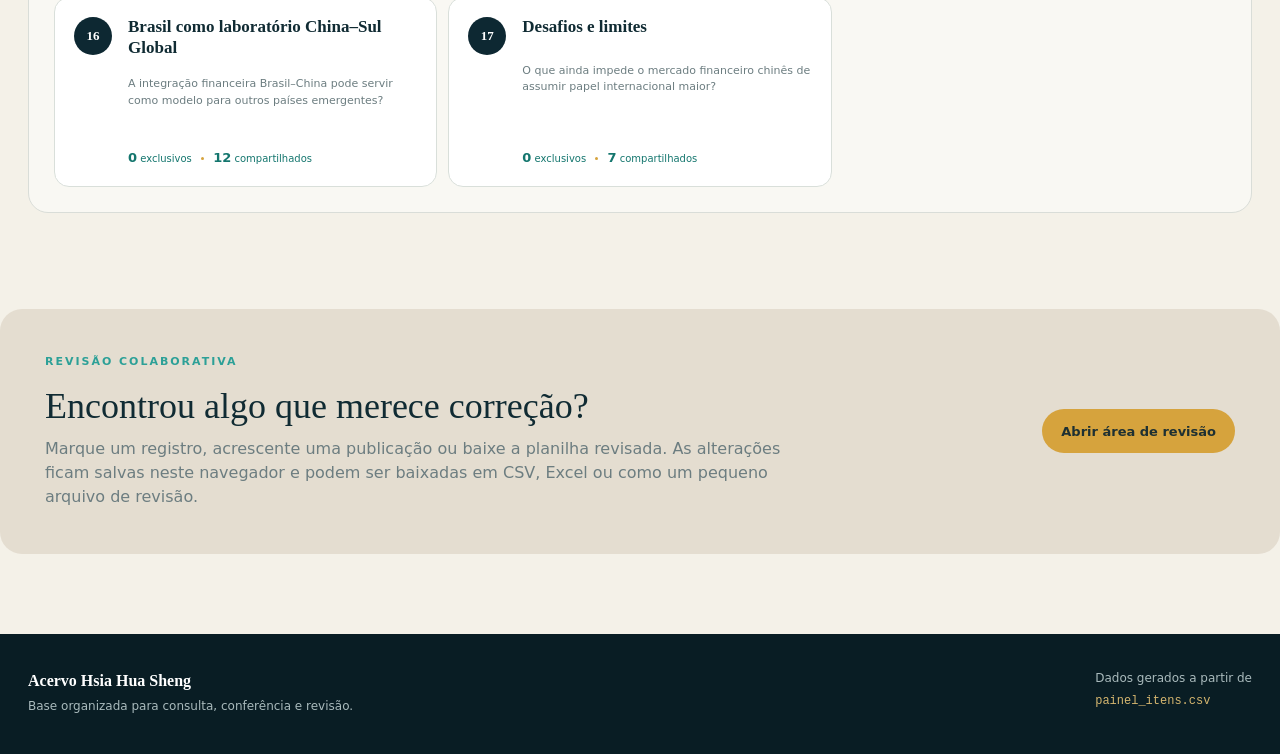
==== commit 0f7d1df6: "update" ====
--- a/index.html
+++ b/index.html
@@ -9,6 +9,7 @@
   <link rel="icon" href="assets/favicon.svg" type="image/svg+xml">
   <link rel="stylesheet" href="assets/styles.css">
   <script defer src="assets/app.js"></script>
+  <script defer src="assets/livro.js"></script>
 </head>
 <body>
   <a class="skip-link" href="#conteudo">Ir para o conteúdo</a>
@@ -18,7 +19,7 @@
       <span><strong>Acervo Hsia Hua Sheng</strong><small>Mapa de publicações e participações</small></span>
     </a>
     <nav aria-label="Navegação principal">
-      <a href="#visao-geral">Visão geral</a><a href="#fontes">Fontes</a><a href="#publicacoes">Publicações</a>
+      <a href="#visao-geral">Visão geral</a><a href="#fontes">Fontes</a><a href="#publicacoes">Publicações</a><a href="#livro">Livro</a>
       <button class="nav-review" id="open-review" type="button"><span id="review-dot"></span>Revisão</button>
     </nav>
   </header>
@@ -106,6 +107,57 @@
       <button class="button load-more" id="load-more" type="button" hidden>Mostrar mais</button>
     </section>
 
+    <section class="book-section" id="livro" aria-labelledby="book-title">
+      <div class="book-shell">
+        <header class="book-intro">
+          <div class="book-intro-copy">
+            <p class="eyebrow">CURADORIA EDITORIAL</p>
+            <h2 id="book-title">A Nova Economia Global:<br><em>China, Mercado e Futuro do Sistema Financeiro</em></h2>
+          </div>
+          <div class="book-mother-question">
+            <span>Pergunta-mãe</span>
+            <p>Como a transformação da economia real chinesa, a evolução de seu sistema financeiro e a crescente integração com países como o Brasil estão criando as bases de uma arquitetura financeira internacional mais multipolar, eficiente e menos dependente de um único centro financeiro e de uma única moeda?</p>
+          </div>
+          <div class="book-summary" aria-label="Resumo editorial">
+            <span><strong id="book-chapter-total">17</strong> capítulos</span>
+            <span><strong id="book-relation-total">—</strong> relações editoriais</span>
+            <span><strong id="book-item-total">—</strong> obras selecionadas</span>
+          </div>
+        </header>
+
+        <div id="book-loading" class="book-loading">Organizando capítulos e obras…</div>
+        <div id="book-content" hidden>
+          <div class="book-toolbar" aria-label="Filtros do Livro">
+            <label class="book-search"><span>Buscar obra</span><input id="book-filter-query" type="search" placeholder="Título ou fonte" autocomplete="off"></label>
+            <label><span>Capítulo</span><select id="book-filter-chapter"><option value="">Escolha um capítulo</option></select></label>
+            <label><span>Relação</span><select id="book-filter-classification"><option value="">Todas</option><option value="exclusivo">Exclusivos</option><option value="compartilhado">Compartilhados</option></select></label>
+            <label><span>Tipo</span><select id="book-filter-type"><option value="">Todos</option></select></label>
+            <label><span>Aderência mínima</span><select id="book-filter-adherence"><option value="0">Todas</option><option value="70">70%</option><option value="85">85%</option><option value="95">95%</option></select></label>
+            <label><span>Dado atualizável</span><select id="book-filter-update"><option value="">Todos</option><option value="yes">Com dados</option><option value="no">Sem dados</option></select></label>
+            <label><span>Ordem</span><select id="book-filter-sort"><option value="adherence">Maior aderência</option><option value="year">Mais recentes</option><option value="title">Título A–Z</option></select></label>
+            <button id="book-clear-filters" class="button subtle" type="button">Limpar</button>
+          </div>
+
+          <div class="book-section-heading">
+            <div><p class="eyebrow">ESTRUTURA DO LIVRO</p><h3>Seis partes, dezessete perguntas</h3></div>
+            <p>Abra um capítulo para revisar suas obras exclusivas e compartilhadas.</p>
+          </div>
+          <div id="book-parts" class="book-parts"></div>
+
+          <section id="book-workspace" class="book-workspace" hidden aria-live="polite">
+            <div class="book-workspace-head">
+              <div><p class="eyebrow" id="book-current-part">CAPÍTULO</p><h3 id="book-current-title"></h3><p id="book-current-question"></p></div>
+              <div class="book-workspace-actions"><span id="book-results-count"></span><button class="button primary" id="book-open-add" type="button">Adicionar obra do acervo</button></div>
+            </div>
+            <div class="book-columns">
+              <section class="book-relation-group"><div class="book-group-title"><span>Exclusivos</span><b id="book-exclusive-count">0</b></div><div id="book-exclusive-list" class="book-work-list"></div></section>
+              <section class="book-relation-group"><div class="book-group-title"><span>Compartilhados</span><b id="book-shared-count">0</b></div><div id="book-shared-list" class="book-work-list"></div></section>
+            </div>
+            <details class="book-archive"><summary>Itens arquivados <b id="book-archived-count">0</b></summary><div id="book-archived-list" class="book-work-list"></div></details>
+          </section>
+        </div>
+      </div>
+    </section>
     <section class="section review-invite">
       <div>
         <p class="eyebrow">REVISÃO COLABORATIVA</p>
@@ -145,7 +197,7 @@
         <label><span>Formato *</span><select name="categoria_painel" required></select></label>
         <label class="full"><span>Título *</span><input name="titulo" required></label>
         <label><span>Autoria, repórter ou produção</span><input name="autores" placeholder="Nome confirmado na página"></label>
-        <label><span>Ano</span><input name="ano" inputmode="numeric" pattern="[0-9]{4}" placeholder="2025"></label>
+        <label><span>Data *</span><input name="data_publicacao" inputmode="numeric" autocomplete="off" required pattern="(0[1-9]|[12][0-9]|3[01])/(0[1-9]|1[0-2])/[0-9]{4}" maxlength="10" placeholder="DD/MM/AAAA" title="Informe a data no formato DD/MM/AAAA"></label>
         <label class="full"><span>URL original *</span><input name="url_original" type="url" required placeholder="https://…"></label>
         <label class="full"><span>Evidência</span><textarea name="evidencia" rows="3" placeholder="Explique onde Hsia aparece e por que o registro deve entrar."></textarea></label>
         <label><span>Seu nome</span><input name="revisor" placeholder="Para o histórico da revisão"></label>
@@ -155,7 +207,7 @@
     </section>
     <section class="review-pane" data-pane="export">
       <div class="export-grid">
-        <button class="export-card" id="download-xlsx" type="button"><b>XLSX</b><strong>Baixar base completa</strong><span>Publicações, volumetria e histórico em abas separadas.</span></button>
+        <button class="export-card" id="download-xlsx" type="button"><b>XLSX</b><strong>Baixar base completa</strong><span>Publicações, volumetria, capítulos e histórico em abas separadas.</span></button>
         <button class="export-card" id="download-csv" type="button"><b>CSV</b><strong>Baixar publicações</strong><span>Todos os registros ativos da base atualizada.</span></button>
       </div>
     </section>
@@ -169,13 +221,44 @@
       <label><span>Formato *</span><select name="categoria_painel" required></select></label>
       <label class="full"><span>Título *</span><input name="titulo" required></label>
       <label><span>Autoria, repórter ou produção</span><input name="autores"></label>
-      <label><span>Ano</span><input name="ano" inputmode="numeric" pattern="[0-9]{4}"></label>
+      <label><span>Data *</span><input name="data_publicacao" inputmode="numeric" autocomplete="off" required pattern="(0[1-9]|[12][0-9]|3[01])/(0[1-9]|1[0-2])/[0-9]{4}" maxlength="10" placeholder="DD/MM/AAAA" title="Informe a data no formato DD/MM/AAAA"></label>
       <label class="full"><span>URL original *</span><input name="url_original" type="url" required></label>
       <label class="full"><span>Evidência</span><textarea name="evidencia" rows="3"></textarea></label>
       <label><span>Seu nome</span><input name="revisor" placeholder="Para o histórico"></label>
       <button class="button primary full" type="submit">Salvar e publicar alteração</button>
     </form>
   </dialog>
+  <dialog id="book-updates-dialog" class="modal book-modal">
+    <div class="modal-head"><div><p class="eyebrow">DADOS DA OBRA</p><h2 id="book-updates-title">Dados potencialmente atualizáveis</h2></div><button class="icon-button" data-book-close="book-updates-dialog" aria-label="Fechar">×</button></div>
+    <div id="book-updates-body" class="book-modal-body"></div>
+  </dialog>
+
+  <dialog id="book-edit-dialog" class="modal detail-modal">
+    <div class="modal-head"><div><p class="eyebrow">DECISÃO EDITORIAL</p><h2>Editar relação com o capítulo</h2></div><button class="icon-button" data-book-close="book-edit-dialog" aria-label="Fechar">×</button></div>
+    <form id="book-edit-form" class="book-form">
+      <input name="relation_id" type="hidden">
+      <label><span>Capítulo</span><select name="chapter" required></select></label>
+      <label><span>Relação atual</span><select name="classification" required><option value="exclusivo">Exclusivo</option><option value="compartilhado">Compartilhado</option></select></label>
+      <label class="full"><span>Observação editorial</span><textarea name="observation" rows="4" placeholder="Registre aqui a decisão ou o ponto que merece atenção."></textarea></label>
+      <label class="full"><span>Seu nome</span><input name="reviewer" placeholder="Para o histórico da curadoria"></label>
+      <div class="book-form-actions full"><button class="button subtle book-archive-button" id="book-archive-relation" type="button">Arquivar relação</button><button class="button subtle" id="book-restore-nlp" type="button">Restaurar sugestão inicial</button><button class="button primary" type="submit">Salvar decisão</button></div>
+    </form>
+  </dialog>
+
+  <dialog id="book-add-dialog" class="modal detail-modal">
+    <div class="modal-head"><div><p class="eyebrow">OBRA DO ACERVO</p><h2>Adicionar ao capítulo</h2></div><button class="icon-button" data-book-close="book-add-dialog" aria-label="Fechar">×</button></div>
+    <form id="book-add-form" class="book-form">
+      <label class="full"><span>Buscar título ou fonte</span><input id="book-add-search" type="search" autocomplete="off" placeholder="Comece a digitar para encontrar uma obra"></label>
+      <input name="item_id" type="hidden" required>
+      <div id="book-add-results" class="book-add-results full"></div>
+      <div id="book-add-selected" class="book-add-selected full" hidden></div>
+      <label><span>Capítulo</span><select name="chapter" required></select></label>
+      <label><span>Relação</span><select name="classification" required><option value="exclusivo">Exclusivo</option><option value="compartilhado">Compartilhado</option></select></label>
+      <label class="full"><span>Observação editorial</span><textarea name="observation" rows="3" placeholder="Por que esta obra deve entrar neste capítulo?"></textarea></label>
+      <label class="full"><span>Seu nome</span><input name="reviewer" placeholder="Para o histórico da curadoria"></label>
+      <button class="button primary full" type="submit">Adicionar ao capítulo</button>
+    </form>
+  </dialog>
   <div id="toast" role="status" aria-live="polite"></div>
   <noscript>Este painel precisa de JavaScript para filtrar e abrir os registros.</noscript>
 </body>
--- a/assets/styles.css
+++ b/assets/styles.css
@@ -14,3 +14,14 @@
 @media(prefers-reduced-motion:reduce){html{scroll-behavior:auto}*,*:before,*:after{transition:none!important}}
 
 .login-modal{width:min(480px,calc(100% - 30px));padding:34px}.login-modal::backdrop{background:#081d24}.login-modal form{display:grid;gap:18px}.login-brand{display:flex;align-items:flex-start;gap:16px}.login-brand h2{margin:0;font:500 31px Georgia,serif}.login-brand p:not(.eyebrow){margin:8px 0 0;color:var(--muted);font-size:12px}.login-modal label{display:grid;gap:7px}.login-modal label span{color:var(--muted);font-size:10px;font-weight:850;text-transform:uppercase;letter-spacing:.08em}.login-modal input{height:48px;padding:0 13px;border:1px solid var(--line);border-radius:11px}.login-error{margin:0;color:var(--danger);font-size:12px}.fatal{max-width:650px;margin:12vh auto;padding:40px}.fatal h1{font-family:Georgia,serif}
+
+/* Seção Livro */
+.book-section{padding:96px max(28px,calc((100vw - var(--max))/2));background:linear-gradient(180deg,var(--paper-2),var(--paper) 55%)}
+.book-shell{max-width:var(--max);margin:auto}.book-intro{position:relative;overflow:hidden;display:grid;grid-template-columns:1.15fr .85fr;gap:34px;padding:48px;border-radius:28px;color:#fff;background:var(--deep);box-shadow:var(--shadow)}.book-intro:after{content:"";position:absolute;right:-110px;bottom:-165px;width:360px;height:360px;border:1px solid rgba(255,255,255,.11);border-radius:50%;box-shadow:0 0 0 62px rgba(255,255,255,.025)}.book-intro>*{position:relative;z-index:1}.book-intro .eyebrow{color:#78d0c7}.book-intro h2{max-width:760px;margin:0;font:500 clamp(38px,4.4vw,64px)/1 Georgia,serif;letter-spacing:-.035em}.book-intro h2 em{color:#ead5a3;font-weight:400}.book-mother-question{align-self:center;padding:25px;border:1px solid rgba(255,255,255,.15);border-radius:18px;background:rgba(255,255,255,.055)}.book-mother-question span{color:#8fd4cd;font-size:10px;font-weight:900;text-transform:uppercase;letter-spacing:.14em}.book-mother-question p{margin:10px 0 0;color:#d6e1e2;font:400 16px/1.62 Georgia,serif}.book-summary{grid-column:1/-1;display:flex;gap:36px;padding-top:25px;border-top:1px solid rgba(255,255,255,.13)}.book-summary span{color:#adc0c2;font-size:11px}.book-summary strong{display:block;color:#fff;font:500 27px Georgia,serif}.book-loading{padding:70px;text-align:center;color:var(--muted)}
+.book-toolbar{display:grid;grid-template-columns:minmax(220px,1.4fr) repeat(6,minmax(125px,.65fr)) auto;gap:10px;align-items:end;margin:28px 0 70px;padding:18px;border:1px solid var(--line);border-radius:17px;background:rgba(255,255,255,.78);box-shadow:0 10px 35px rgba(16,43,51,.05)}.book-toolbar label,.book-form label{display:grid;gap:6px}.book-toolbar label>span,.book-form label>span{color:var(--muted);font-size:9px;font-weight:900;text-transform:uppercase;letter-spacing:.08em}.book-toolbar input,.book-toolbar select,.book-form input,.book-form select,.book-form textarea{width:100%;padding:11px;border:1px solid var(--line);border-radius:10px;background:#fff;color:var(--ink);outline:0}.book-toolbar input,.book-toolbar select{height:45px}.book-toolbar input:focus,.book-toolbar select:focus,.book-form input:focus,.book-form select:focus,.book-form textarea:focus{border-color:var(--teal);box-shadow:0 0 0 3px rgba(20,118,110,.1)}
+.book-section-heading{display:flex;align-items:end;justify-content:space-between;gap:35px;margin-bottom:28px}.book-section-heading h3{margin:0;font:500 38px Georgia,serif}.book-section-heading>p{max-width:470px;margin:0;color:var(--muted);font-size:13px}.book-parts{display:grid;gap:22px}.book-part{padding:25px;border:1px solid var(--line);border-radius:20px;background:rgba(255,255,255,.5)}.book-part>header{display:flex;align-items:center;justify-content:space-between;margin-bottom:16px}.book-part>header span{font:600 22px Georgia,serif}.book-part>header small{color:var(--muted);font-size:10px;font-weight:850;text-transform:uppercase;letter-spacing:.08em}.book-chapter-grid{display:grid;grid-template-columns:repeat(3,minmax(0,1fr));gap:11px}.book-chapter-card{position:relative;display:grid;grid-template-columns:42px 1fr;gap:5px 12px;min-height:190px;padding:19px;border:1px solid #d9dfda;border-radius:15px;background:#fff;color:var(--ink);text-align:left;cursor:pointer;transition:.2s}.book-chapter-card:hover,.book-chapter-card.active{transform:translateY(-2px);border-color:var(--teal);box-shadow:0 12px 28px rgba(16,43,51,.08)}.book-chapter-card.active{background:#f5fbf9}.book-chapter-number{grid-row:1/4;display:grid;place-items:center;width:38px;height:38px;border-radius:50%;background:var(--deep);color:#fff;font:600 13px Georgia,serif}.book-chapter-card strong{font:600 17px/1.2 Georgia,serif}.book-chapter-card p{margin:5px 0 16px;color:var(--muted);font-size:11px;line-height:1.5}.book-chapter-card small{align-self:end;color:var(--teal);font-size:10px}.book-chapter-card small b{font-size:13px}.book-chapter-card small i{display:inline-block;width:3px;height:3px;margin:0 6px;border-radius:50%;background:var(--gold);vertical-align:middle}
+.book-workspace{scroll-margin-top:90px;margin-top:55px;padding:34px;border:1px solid var(--line);border-radius:24px;background:#fff;box-shadow:0 18px 50px rgba(16,43,51,.07)}.book-workspace-head{display:flex;align-items:end;justify-content:space-between;gap:40px;padding-bottom:27px;border-bottom:1px solid var(--line)}.book-workspace-head h3{margin:0;font:500 36px Georgia,serif}.book-workspace-head>div>p:last-child{max-width:850px;margin:12px 0 0;color:var(--muted);font-size:13px}.book-workspace-actions{display:grid;justify-items:end;flex:0 0 auto;gap:10px}.book-workspace-actions span{color:var(--muted);font-size:11px}.book-columns{display:grid;grid-template-columns:1fr 1fr;gap:20px;margin-top:27px}.book-relation-group{min-width:0;padding:18px;border-radius:17px;background:#f2f3ee}.book-group-title{display:flex;align-items:center;justify-content:space-between;margin-bottom:13px}.book-group-title span{font:600 21px Georgia,serif}.book-group-title b,.book-archive summary b{display:grid;place-items:center;min-width:27px;height:27px;border-radius:50%;background:var(--deep);color:#fff;font-size:11px}.book-work-list{display:grid;gap:12px}.book-work-card{padding:18px;border:1px solid #dce1dc;border-radius:14px;background:#fff}.book-work-card.archived{opacity:.76;background:#f3f1ec}.book-work-top{display:flex;align-items:start;justify-content:space-between;gap:15px}.book-work-tags{display:flex;flex-wrap:wrap;gap:5px}.book-work-tags span{padding:4px 7px;border-radius:99px;background:#edf2ef;color:var(--muted);font-size:8px;font-weight:850;text-transform:uppercase;letter-spacing:.04em}.book-work-tags .book-human-tag{color:#7c5a15;background:#fff1cd}.book-score{color:var(--teal);font:600 16px Georgia,serif;white-space:nowrap}.book-work-card h4{margin:15px 0 6px;font:600 19px/1.2 Georgia,serif}.book-work-source{margin:0;color:var(--teal);font-size:11px;font-weight:750}.book-relation-state{display:flex;justify-content:space-between;gap:12px;margin-top:14px;padding:10px;border-radius:9px;background:#f4f7f4;font-size:10px}.book-relation-state span{color:var(--muted)}.book-shared-note{margin-top:8px;color:var(--muted);font-size:10px}.book-observation{display:grid;gap:3px;margin:12px 0 0;padding-left:10px;border-left:2px solid var(--gold);font-size:11px}.book-rationale{margin-top:13px;border-top:1px solid #e7ebe6}.book-rationale summary{padding:11px 0 0;color:var(--teal);font-size:10px;font-weight:850;cursor:pointer}.book-rationale p{margin:10px 0 0;color:var(--ink-2);font-size:11px}.book-rationale p b{display:block;margin-bottom:3px;color:var(--ink)}.book-work-actions{display:flex;align-items:center;justify-content:space-between;gap:12px;margin-top:16px}.book-work-actions>div{display:flex;align-items:center;gap:10px}.book-work-actions a,.book-work-actions button{border:0;background:none;color:var(--teal);font-size:10px;font-weight:850;text-decoration:none;cursor:pointer}.book-update-badge{padding:6px 9px!important;border-radius:99px!important;background:#fff3d5!important;color:#765510!important;text-align:left}.book-empty{padding:30px 15px;text-align:center;color:var(--muted);font-size:11px}.book-archive{margin-top:24px;padding:16px 18px;border:1px dashed #c8cfca;border-radius:14px}.book-archive summary{display:flex;align-items:center;gap:9px;font-size:12px;font-weight:850;cursor:pointer}.book-archive .book-work-list{margin-top:16px}
+.book-modal{width:min(980px,calc(100% - 30px))}.book-modal-body{padding:28px}.book-modal-lead{margin:0 0 20px;color:var(--muted)}.book-update-list{display:grid;grid-template-columns:1fr 1fr;gap:13px}.book-update-card{padding:20px;border:1px solid var(--line);border-radius:14px;background:#fff}.book-update-card>div:first-child{display:flex;justify-content:space-between;color:var(--muted);font-size:9px;font-weight:850;text-transform:uppercase;letter-spacing:.06em}.book-update-card h3{margin:12px 0 16px;font:600 24px Georgia,serif;color:var(--teal)}.book-update-card dl{display:grid;grid-template-columns:1fr 1fr;gap:10px;margin:0}.book-update-card dl div{padding:10px;border-radius:9px;background:#f4f6f2}.book-update-card dl .full{grid-column:1/-1}.book-update-card dt{color:var(--muted);font-size:8px;font-weight:900;text-transform:uppercase;letter-spacing:.06em}.book-update-card dd{margin:4px 0 0;font-size:11px}.book-update-card>a{display:inline-flex;margin-top:14px;color:var(--teal);font-size:10px;font-weight:850;text-decoration:none}.book-form{display:grid;grid-template-columns:1fr 1fr;gap:15px;padding:28px}.book-form .full{grid-column:1/-1}.book-form-actions{display:flex;align-items:center;justify-content:space-between;gap:15px}.book-archive-button{color:var(--danger)!important;border-color:#e5b8b4!important}.book-add-results{display:grid;max-height:280px;overflow:auto;border-radius:12px;background:#eeefe9}.book-add-results p{margin:0;padding:18px;color:var(--muted);font-size:11px}.book-add-results button{display:grid;gap:3px;padding:12px 15px;border:0;border-bottom:1px solid #dce1dc;background:transparent;color:var(--ink);text-align:left;cursor:pointer}.book-add-results button:hover{background:#fff}.book-add-results button span{color:var(--muted);font-size:10px}.book-add-selected{display:grid;gap:3px;padding:15px;border-left:3px solid var(--gold);border-radius:9px;background:#fff7e4}.book-add-selected span{color:var(--muted);font-size:9px;font-weight:850;text-transform:uppercase}.book-add-selected small{color:var(--muted)}
+@media(max-width:1180px){.book-toolbar{grid-template-columns:repeat(4,1fr)}.book-toolbar .book-search{grid-column:span 2}.book-chapter-grid{grid-template-columns:1fr 1fr}}
+@media(max-width:820px){.book-section{padding:68px 18px}.book-intro{grid-template-columns:1fr;padding:30px}.book-intro h2{font-size:41px}.book-summary{gap:20px}.book-toolbar{grid-template-columns:1fr 1fr;margin-bottom:50px}.book-toolbar .book-search{grid-column:1/-1}.book-section-heading,.book-workspace-head{display:block}.book-section-heading>p{margin-top:10px}.book-chapter-grid,.book-columns,.book-update-list{grid-template-columns:1fr}.book-workspace{padding:20px}.book-workspace-actions{justify-items:start;margin-top:18px}.book-form{grid-template-columns:1fr}.book-form .full{grid-column:auto}}
+@media(max-width:520px){.book-intro h2{font-size:34px}.book-summary{display:grid;grid-template-columns:1fr 1fr}.book-toolbar{grid-template-columns:1fr}.book-toolbar .book-search{grid-column:auto}.book-part{padding:16px}.book-chapter-card{grid-template-columns:35px 1fr;padding:15px}.book-relation-state,.book-work-actions,.book-form-actions{align-items:flex-start;flex-direction:column}.book-work-actions>div{width:100%;justify-content:space-between}}
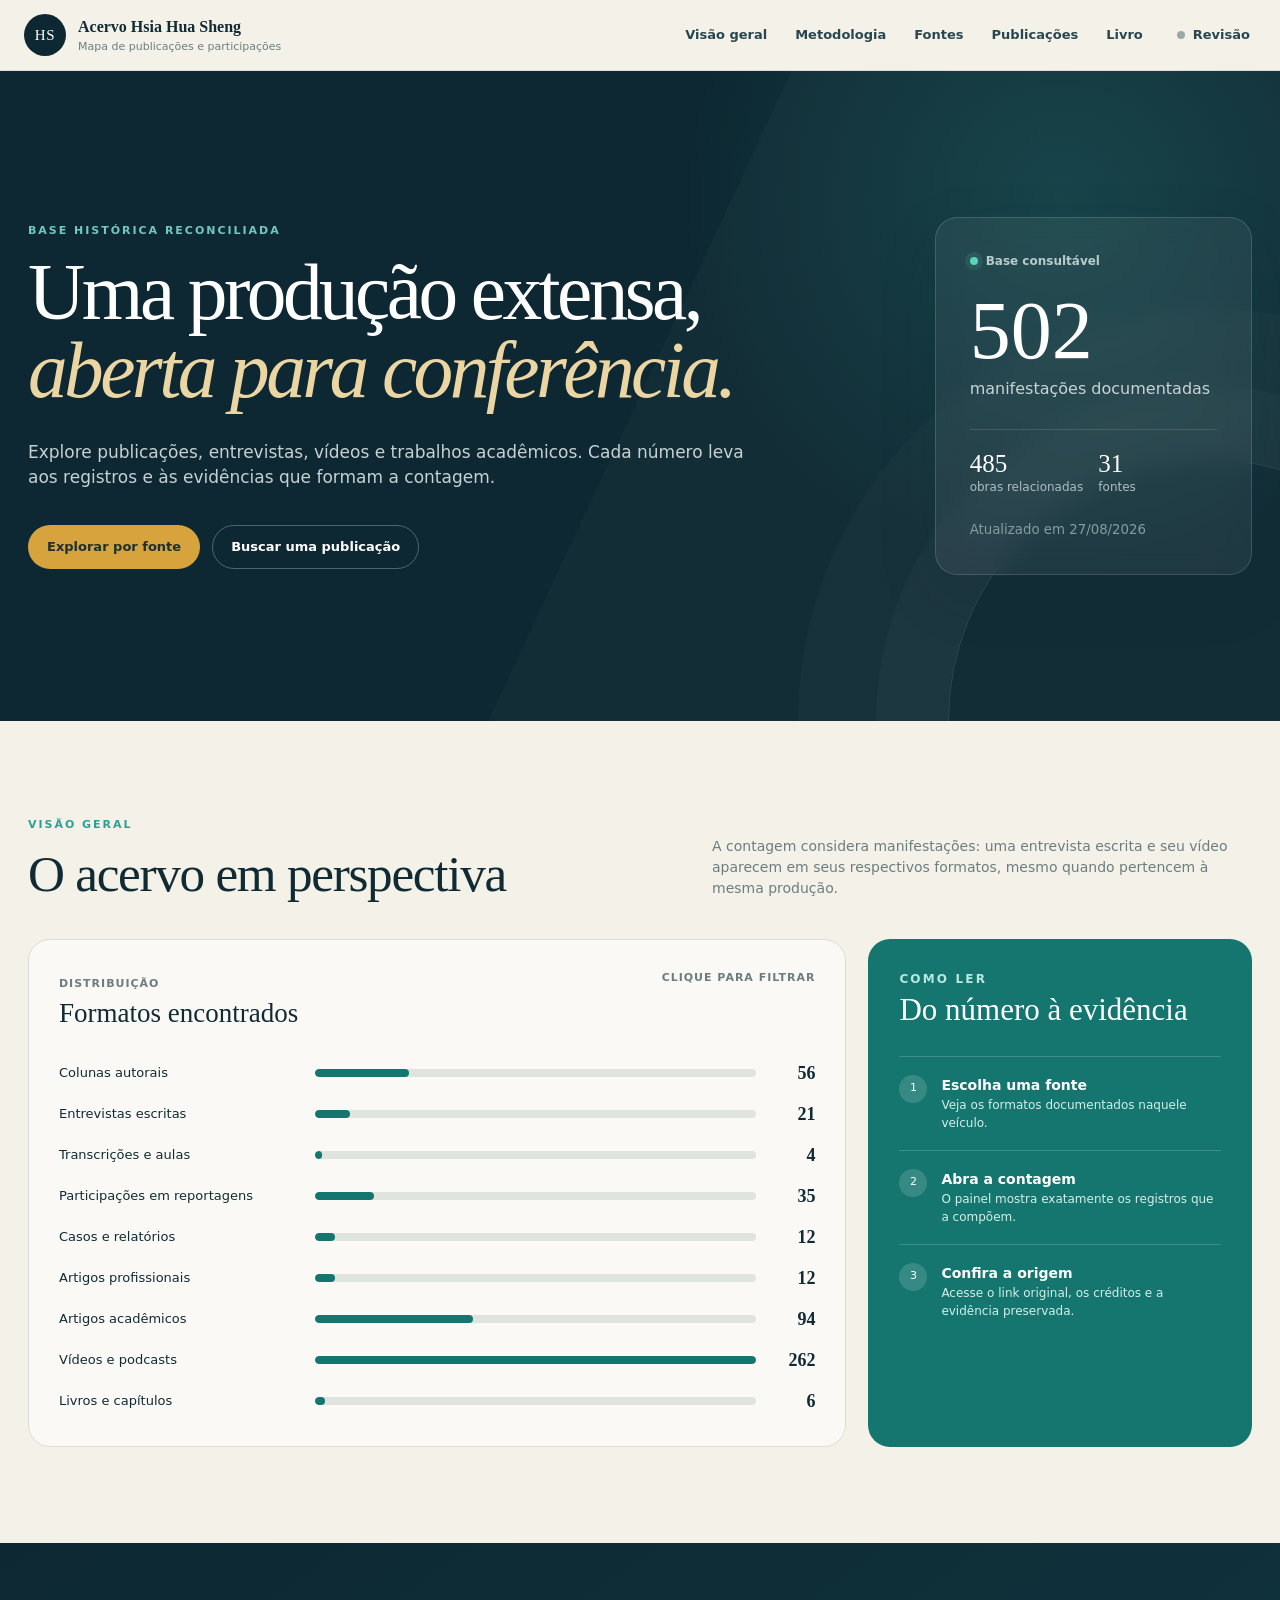
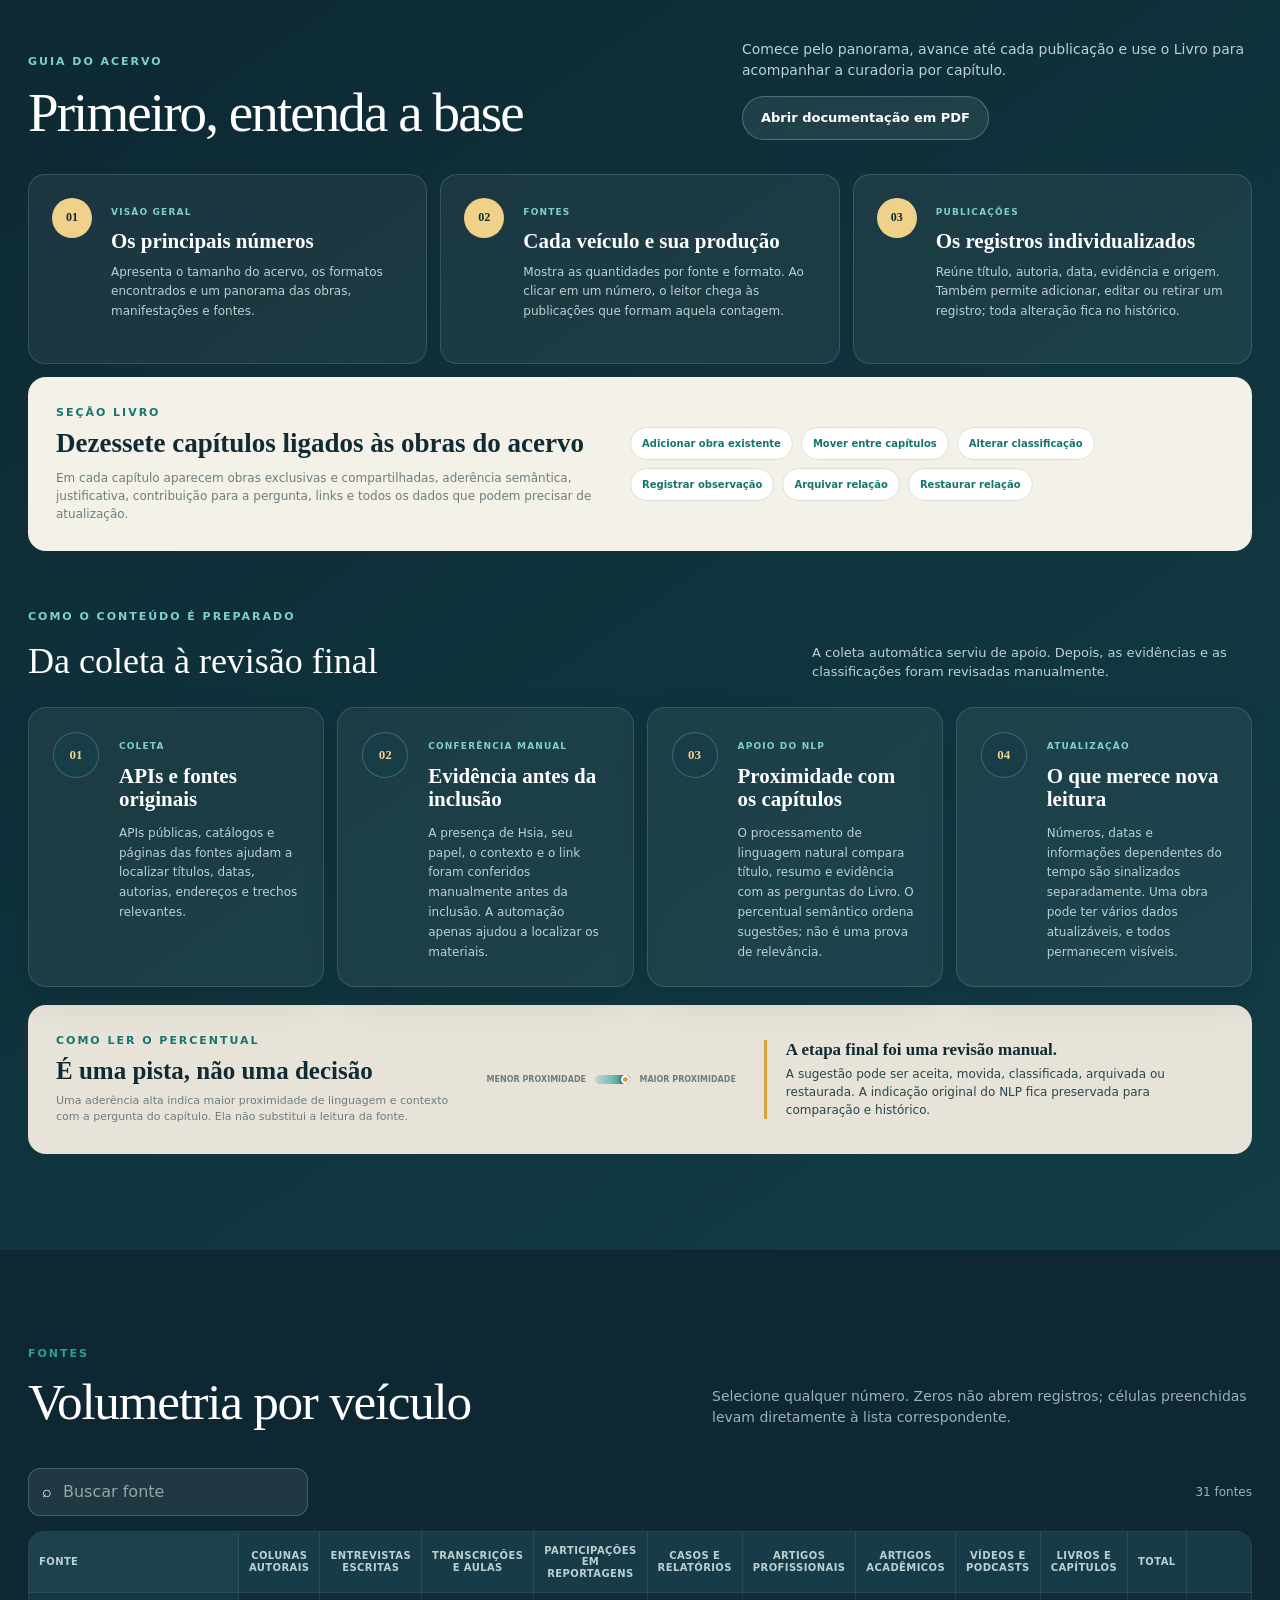
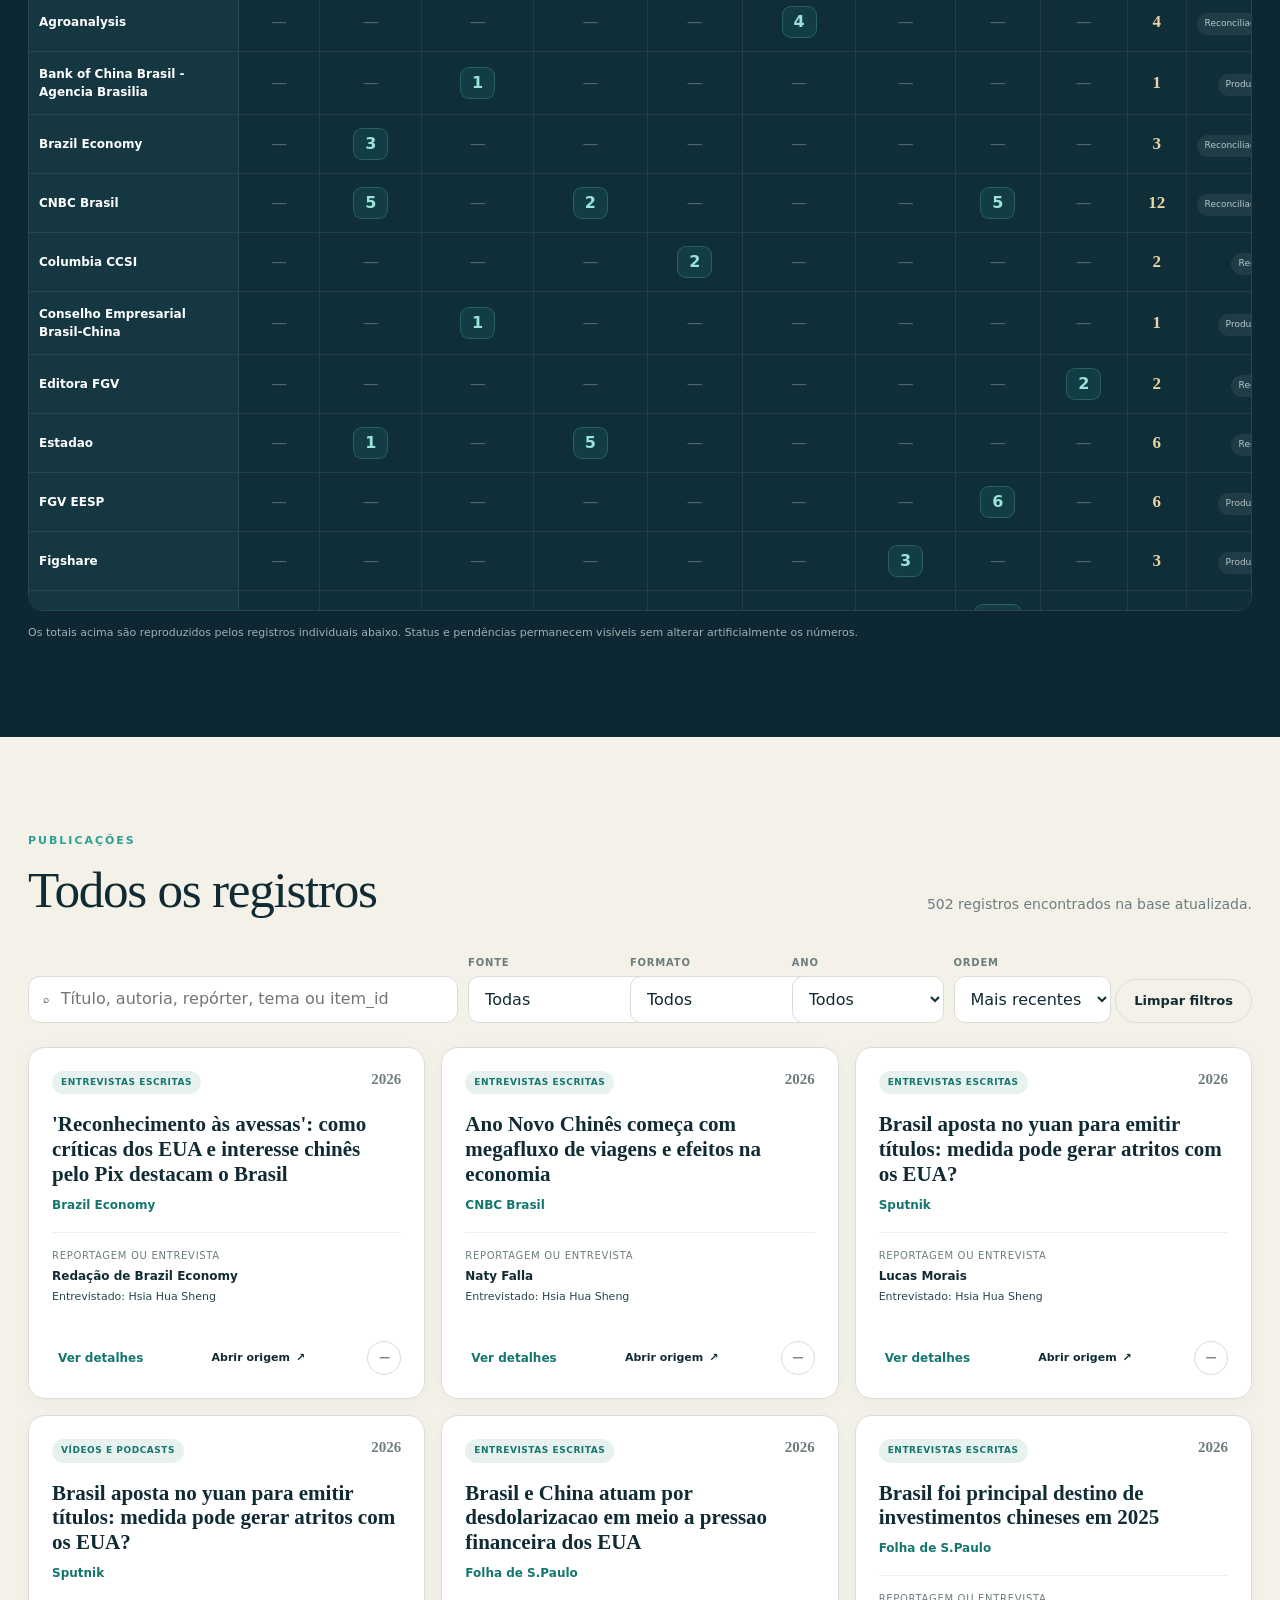
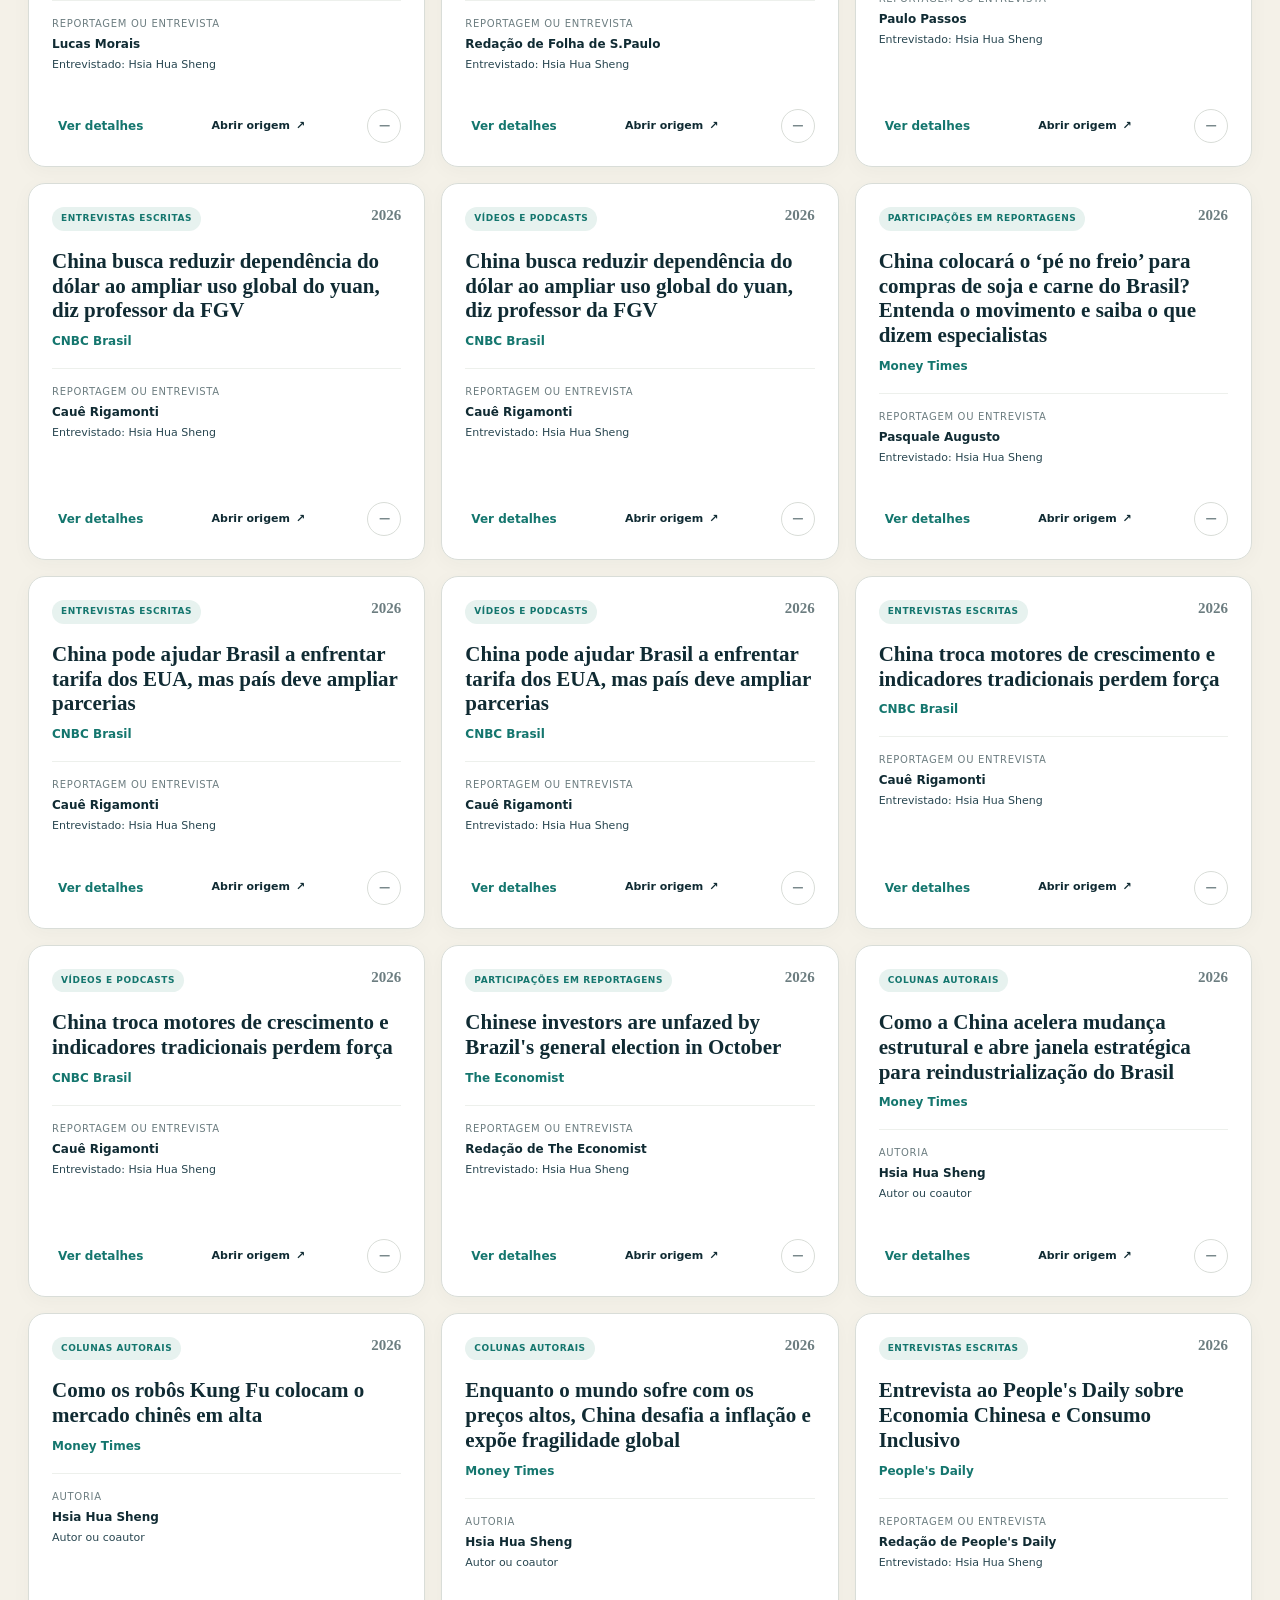
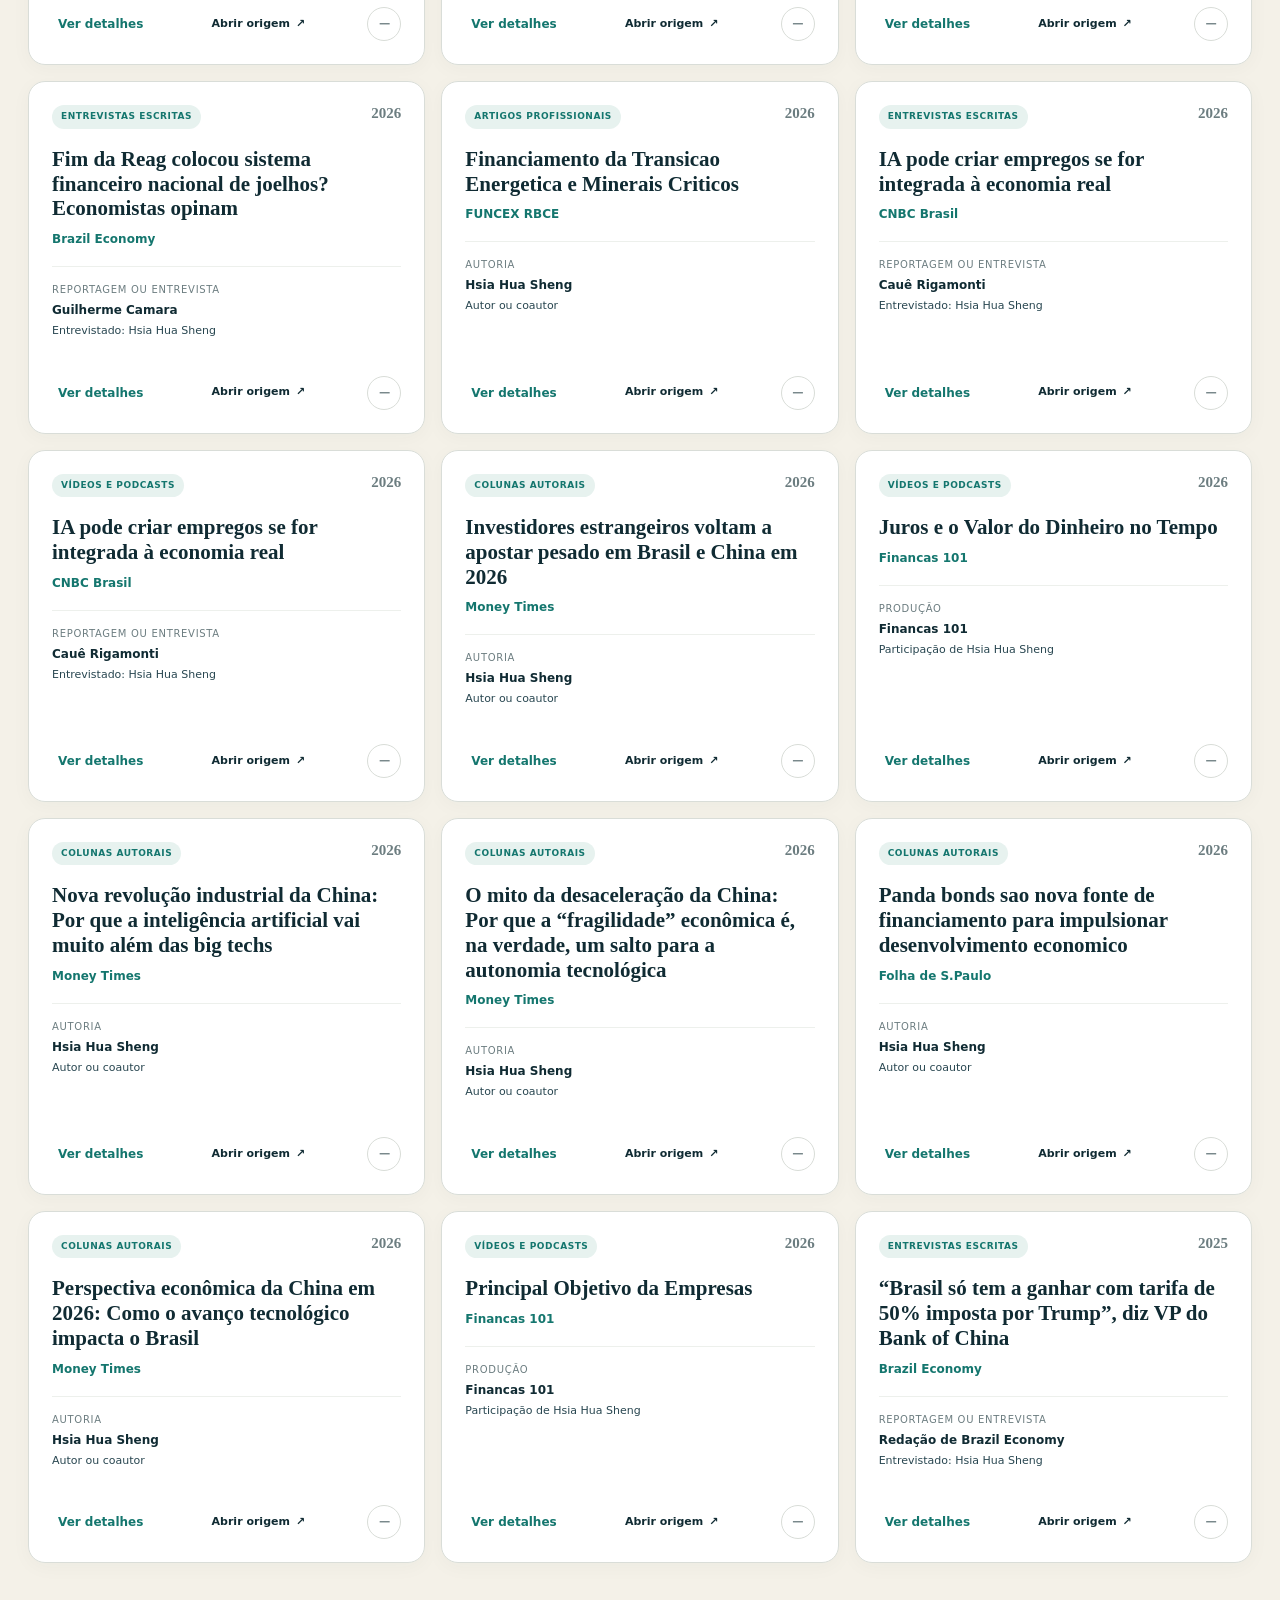
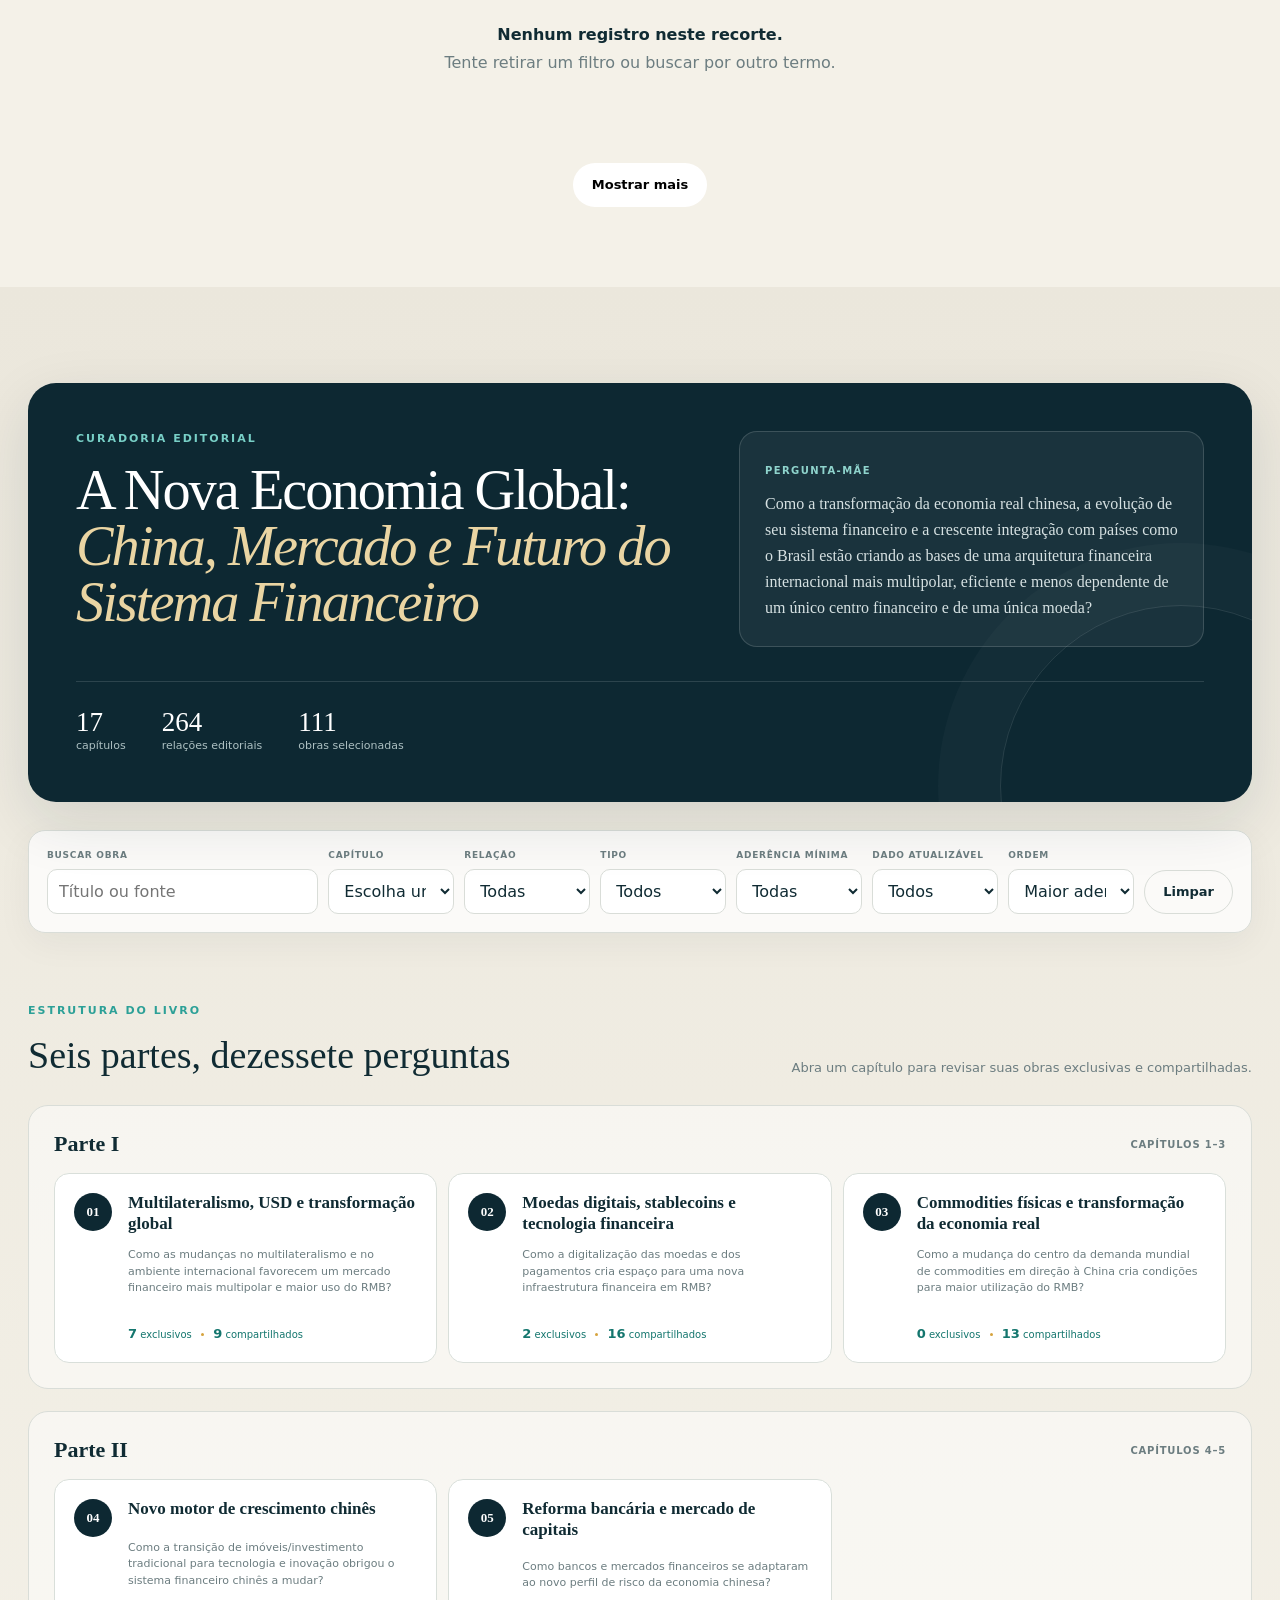
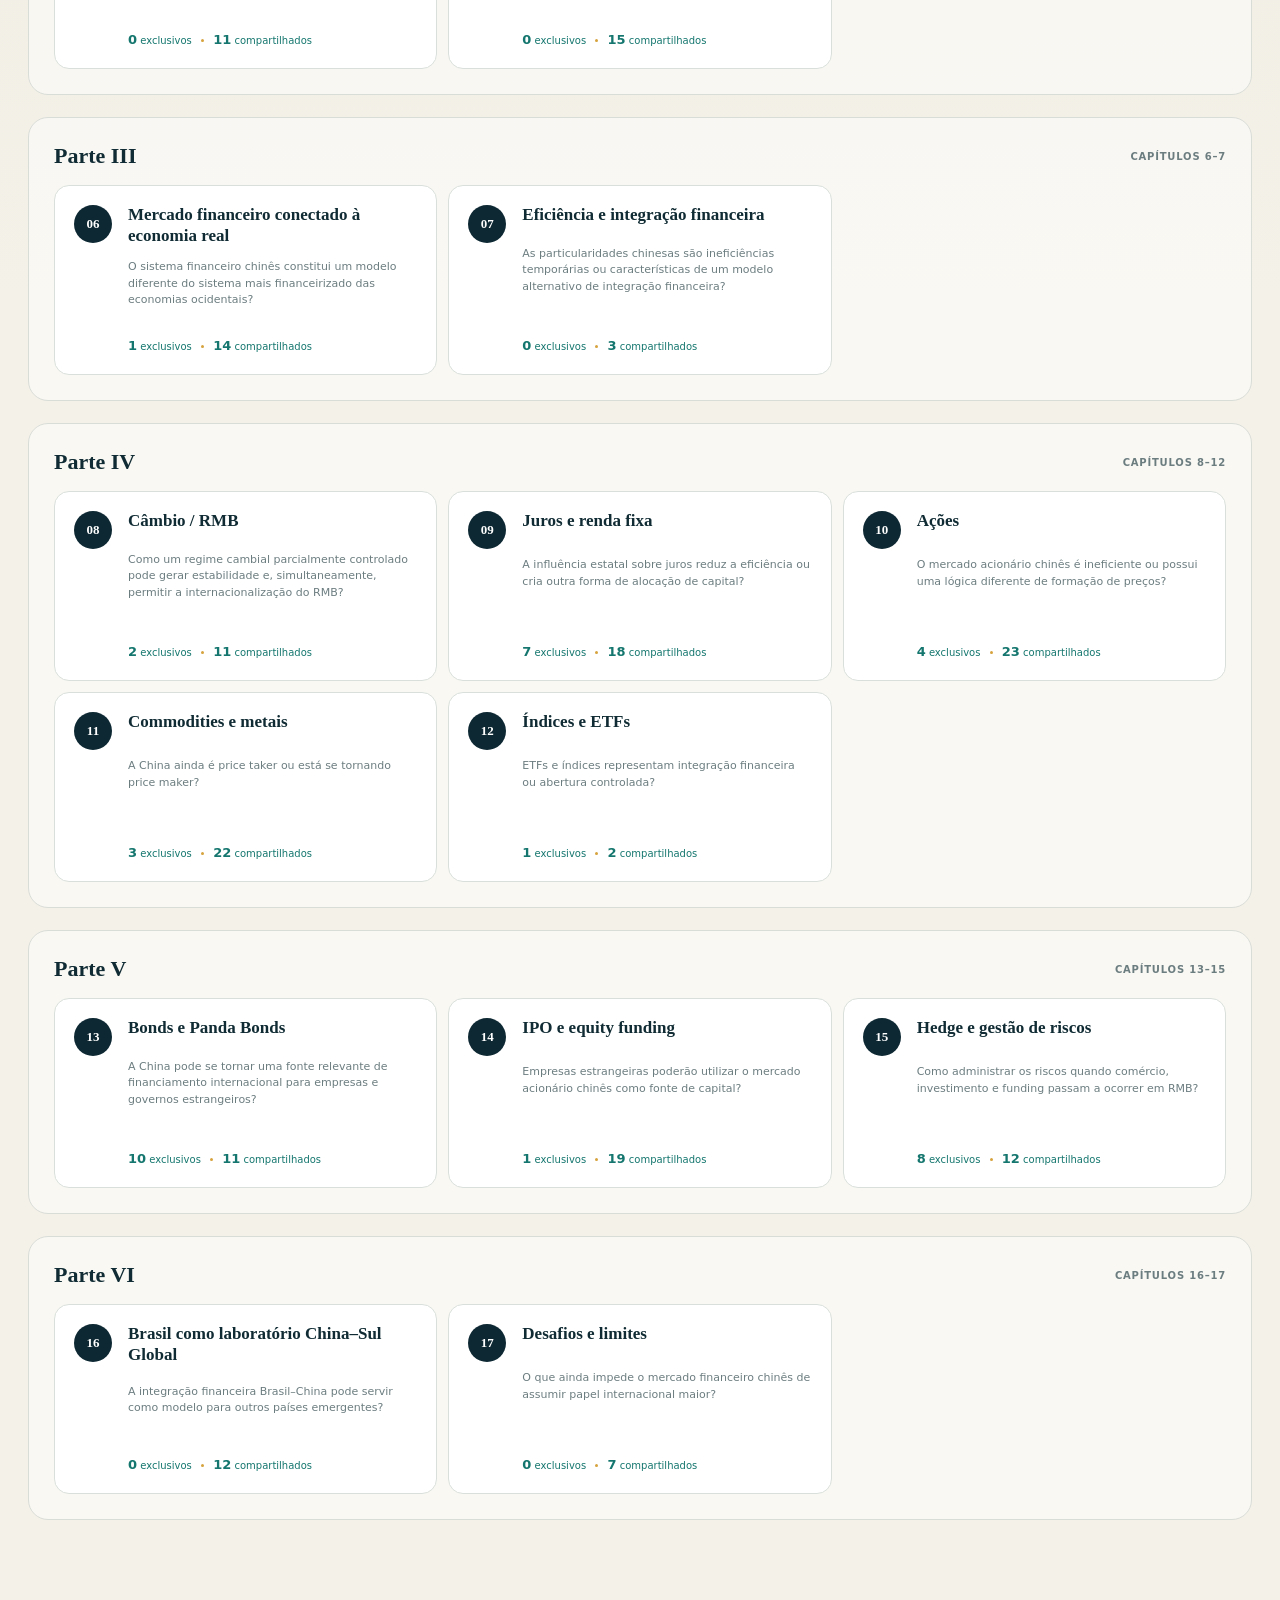
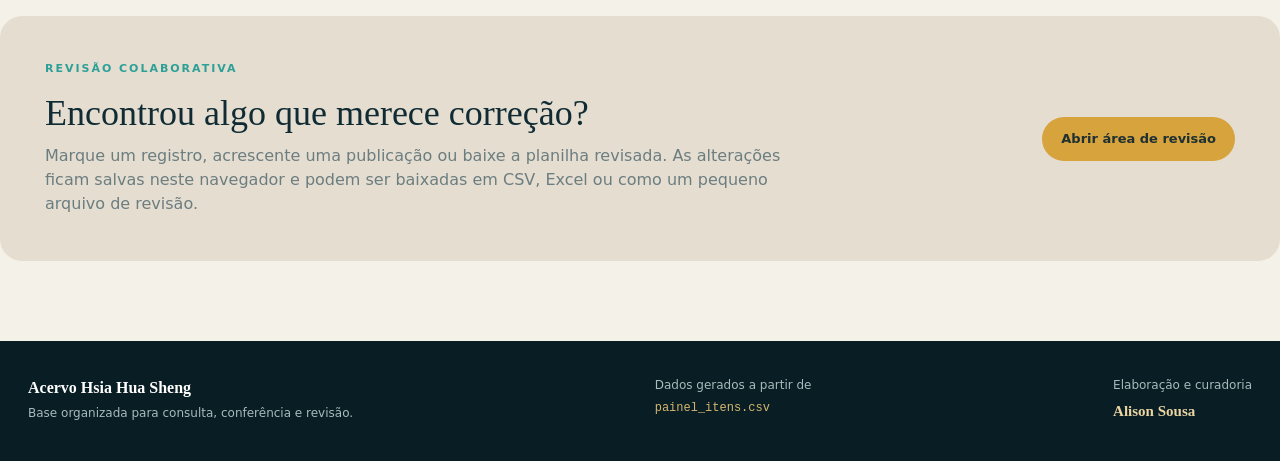
==== commit 389918fa: "update" ====
--- a/index.html
+++ b/index.html
@@ -19,7 +19,7 @@
       <span><strong>Acervo Hsia Hua Sheng</strong><small>Mapa de publicações e participações</small></span>
     </a>
     <nav aria-label="Navegação principal">
-      <a href="#visao-geral">Visão geral</a><a href="#fontes">Fontes</a><a href="#publicacoes">Publicações</a><a href="#livro">Livro</a>
+      <a href="#visao-geral">Visão geral</a><a href="#metodologia">Metodologia</a><a href="#fontes">Fontes</a><a href="#publicacoes">Publicações</a><a href="#livro">Livro</a>
       <button class="nav-review" id="open-review" type="button"><span id="review-dot"></span>Revisão</button>
     </nav>
   </header>
@@ -69,6 +69,38 @@
       </div>
     </section>
 
+    <section class="method-section" id="metodologia" aria-labelledby="method-title">
+      <div class="method-shell">
+        <header class="method-heading">
+          <div><p class="eyebrow">GUIA DO ACERVO</p><h2 id="method-title">Primeiro, entenda a base</h2></div>
+          <div class="method-heading-aside"><p>Comece pelo panorama, avance até cada publicação e use o Livro para acompanhar a curadoria por capítulo.</p><a class="button method-download" href="assets/documentacao-acervo.pdf" target="_blank" rel="noopener">Abrir documentação em PDF</a></div>
+        </header>
+
+        <div class="method-guide" aria-label="Como navegar pelo acervo">
+          <article><span>01</span><div><small>VISÃO GERAL</small><h3>Os principais números</h3><p>Apresenta o tamanho do acervo, os formatos encontrados e um panorama das obras, manifestações e fontes.</p></div></article>
+          <article><span>02</span><div><small>FONTES</small><h3>Cada veículo e sua produção</h3><p>Mostra as quantidades por fonte e formato. Ao clicar em um número, o leitor chega às publicações que formam aquela contagem.</p></div></article>
+          <article><span>03</span><div><small>PUBLICAÇÕES</small><h3>Os registros individualizados</h3><p>Reúne título, autoria, data, evidência e origem. Também permite adicionar, editar ou retirar um registro; toda alteração fica no histórico.</p></div></article>
+        </div>
+
+        <article class="method-book-guide">
+          <div><p class="eyebrow">SEÇÃO LIVRO</p><h3>Dezessete capítulos ligados às obras do acervo</h3><p>Em cada capítulo aparecem obras exclusivas e compartilhadas, aderência semântica, justificativa, contribuição para a pergunta, links e todos os dados que podem precisar de atualização.</p></div>
+          <div class="method-book-features" aria-label="Ações disponíveis na seção Livro"><span>Adicionar obra existente</span><span>Mover entre capítulos</span><span>Alterar classificação</span><span>Registrar observação</span><span>Arquivar relação</span><span>Restaurar relação</span></div>
+        </article>
+
+        <div class="method-process-heading"><div><p class="eyebrow">COMO O CONTEÚDO É PREPARADO</p><h3>Da coleta à revisão final</h3></div><p>A coleta automática serviu de apoio. Depois, as evidências e as classificações foram revisadas manualmente.</p></div>
+        <div class="method-flow" aria-label="Etapas da metodologia">
+          <article class="method-step"><span>01</span><div><small>COLETA</small><h3>APIs e fontes originais</h3><p>APIs públicas, catálogos e páginas das fontes ajudam a localizar títulos, datas, autorias, endereços e trechos relevantes.</p></div></article>
+          <article class="method-step"><span>02</span><div><small>CONFERÊNCIA MANUAL</small><h3>Evidência antes da inclusão</h3><p>A presença de Hsia, seu papel, o contexto e o link foram conferidos manualmente antes da inclusão. A automação apenas ajudou a localizar os materiais.</p></div></article>
+          <article class="method-step"><span>03</span><div><small>APOIO DO NLP</small><h3>Proximidade com os capítulos</h3><p>O processamento de linguagem natural compara título, resumo e evidência com as perguntas do Livro. O percentual semântico ordena sugestões; não é uma prova de relevância.</p></div></article>
+          <article class="method-step"><span>04</span><div><small>ATUALIZAÇÃO</small><h3>O que merece nova leitura</h3><p>Números, datas e informações dependentes do tempo são sinalizados separadamente. Uma obra pode ter vários dados atualizáveis, e todos permanecem visíveis.</p></div></article>
+        </div>
+        <div class="method-reading">
+          <div><p class="eyebrow">COMO LER O PERCENTUAL</p><h3>É uma pista, não uma decisão</h3><p>Uma aderência alta indica maior proximidade de linguagem e contexto com a pergunta do capítulo. Ela não substitui a leitura da fonte.</p></div>
+          <div class="method-scale" aria-label="Exemplo de leitura da aderência semântica"><span>Menor proximidade</span><div><i></i></div><span>Maior proximidade</span></div>
+          <p class="method-human"><strong>A etapa final foi uma revisão manual.</strong> A sugestão pode ser aceita, movida, classificada, arquivada ou restaurada. A indicação original do NLP fica preservada para comparação e histórico.</p>
+        </div>
+      </div>
+    </section>
     <section class="section section-dark" id="fontes">
       <div class="section-heading">
         <div><p class="eyebrow">FONTES</p><h2>Volumetria por veículo</h2></div>
@@ -171,6 +203,7 @@
   <footer>
     <div><strong>Acervo Hsia Hua Sheng</strong><p>Base organizada para consulta, conferência e revisão.</p></div>
     <div><span>Dados gerados a partir de</span><code>painel_itens.csv</code></div>
+    <div class="footer-credit"><span>Elaboração e curadoria</span><strong>Alison Sousa</strong></div>
   </footer>
 
   <dialog id="detail-dialog" class="modal detail-modal">
@@ -248,15 +281,15 @@
   <dialog id="book-add-dialog" class="modal detail-modal">
     <div class="modal-head"><div><p class="eyebrow">OBRA DO ACERVO</p><h2>Adicionar ao capítulo</h2></div><button class="icon-button" data-book-close="book-add-dialog" aria-label="Fechar">×</button></div>
     <form id="book-add-form" class="book-form">
-      <label class="full"><span>Buscar título ou fonte</span><input id="book-add-search" type="search" autocomplete="off" placeholder="Comece a digitar para encontrar uma obra"></label>
-      <input name="item_id" type="hidden" required>
+      <label class="full"><span>Filtrar por título ou fonte (opcional)</span><input id="book-add-search" type="search" autocomplete="off" placeholder="Digite apenas se quiser reduzir a lista"></label>
+      <p class="book-add-help full">As obras do acervo já aparecem abaixo. Role a lista e marque quantas quiser.</p>
       <div id="book-add-results" class="book-add-results full"></div>
       <div id="book-add-selected" class="book-add-selected full" hidden></div>
       <label><span>Capítulo</span><select name="chapter" required></select></label>
       <label><span>Relação</span><select name="classification" required><option value="exclusivo">Exclusivo</option><option value="compartilhado">Compartilhado</option></select></label>
       <label class="full"><span>Observação editorial</span><textarea name="observation" rows="3" placeholder="Por que esta obra deve entrar neste capítulo?"></textarea></label>
       <label class="full"><span>Seu nome</span><input name="reviewer" placeholder="Para o histórico da curadoria"></label>
-      <button class="button primary full" type="submit">Adicionar ao capítulo</button>
+      <button class="button primary full" id="book-add-submit" type="submit">Adicionar obras ao capítulo</button>
     </form>
   </dialog>
   <div id="toast" role="status" aria-live="polite"></div>
--- a/assets/styles.css
+++ b/assets/styles.css
@@ -15,13 +15,20 @@
 
 .login-modal{width:min(480px,calc(100% - 30px));padding:34px}.login-modal::backdrop{background:#081d24}.login-modal form{display:grid;gap:18px}.login-brand{display:flex;align-items:flex-start;gap:16px}.login-brand h2{margin:0;font:500 31px Georgia,serif}.login-brand p:not(.eyebrow){margin:8px 0 0;color:var(--muted);font-size:12px}.login-modal label{display:grid;gap:7px}.login-modal label span{color:var(--muted);font-size:10px;font-weight:850;text-transform:uppercase;letter-spacing:.08em}.login-modal input{height:48px;padding:0 13px;border:1px solid var(--line);border-radius:11px}.login-error{margin:0;color:var(--danger);font-size:12px}.fatal{max-width:650px;margin:12vh auto;padding:40px}.fatal h1{font-family:Georgia,serif}
 
+/* Metodologia */
+.method-section{padding:96px max(28px,calc((100vw - var(--max))/2));color:#fff;background:linear-gradient(145deg,#0d2832,#123d46)}.method-shell{max-width:var(--max);margin:auto}.method-heading{display:flex;align-items:end;justify-content:space-between;gap:60px;margin-bottom:34px}.method-heading .eyebrow,.method-process-heading .eyebrow{color:#7ed1c8}.method-heading h2{max-width:720px;margin:0;font:500 clamp(38px,4.3vw,60px)/1 Georgia,serif;letter-spacing:-.035em}.method-heading-aside{display:grid;justify-items:start;max-width:510px;gap:15px}.method-heading-aside p{margin:0;color:#bfd0d2;font-size:14px}.method-download{border-color:rgba(255,255,255,.24);background:rgba(255,255,255,.08);color:#fff}.method-download:hover{border-color:#e1bb65;background:#e1bb65;color:var(--ink)}
+.method-guide{display:grid;grid-template-columns:repeat(3,1fr);gap:13px}.method-guide article{display:grid;grid-template-columns:46px 1fr;gap:13px;min-height:190px;padding:23px;border:1px solid rgba(255,255,255,.14);border-radius:17px;background:rgba(255,255,255,.055)}.method-guide article>span{display:grid;place-items:center;width:40px;height:40px;border-radius:50%;background:#f0d18a;color:var(--deep);font:700 12px Georgia,serif}.method-guide small,.method-step small{color:#7ed1c8;font-size:9px;font-weight:900;letter-spacing:.13em}.method-guide h3{margin:8px 0 10px;color:#fff;font:600 21px/1.12 Georgia,serif}.method-guide p{margin:0;color:#bed0d2;font-size:12px;line-height:1.6}
+.method-book-guide{display:grid;grid-template-columns:1fr 1.1fr;gap:34px;align-items:center;margin-top:13px;padding:28px;border-radius:18px;background:#f4f1e8;color:var(--ink)}.method-book-guide .eyebrow{margin-bottom:7px;color:var(--teal)}.method-book-guide h3{margin:0;font:600 27px Georgia,serif}.method-book-guide p:not(.eyebrow){margin:10px 0 0;color:var(--muted);font-size:12px}.method-book-features{display:flex;flex-wrap:wrap;gap:8px}.method-book-features span{padding:8px 11px;border:1px solid #d7dfda;border-radius:99px;background:#fff;color:var(--teal);font-size:10px;font-weight:800}
+.method-process-heading{display:flex;align-items:end;justify-content:space-between;gap:50px;margin:58px 0 25px}.method-process-heading h3{margin:0;font:500 36px Georgia,serif}.method-process-heading>p{max-width:440px;margin:0;color:#bfd0d2;font-size:13px}.method-flow{position:relative;display:grid;grid-template-columns:repeat(4,1fr);gap:13px}.method-step{position:relative;display:grid;grid-template-columns:52px 1fr;gap:14px;min-height:265px;padding:24px;border:1px solid rgba(255,255,255,.13);border-radius:18px;background:rgba(255,255,255,.055);box-shadow:0 16px 38px rgba(0,0,0,.08)}.method-step>span{position:relative;z-index:1;display:grid;place-items:center;width:46px;height:46px;border:1px solid rgba(255,255,255,.2);border-radius:50%;background:#173e47;color:#f1d28d;font:600 13px Georgia,serif}.method-step h3{margin:9px 0 12px;color:#fff;font:600 21px/1.12 Georgia,serif}.method-step p{margin:0;color:#bed0d2;font-size:12px;line-height:1.65}.method-reading{display:grid;grid-template-columns:1.05fr .65fr 1.2fr;gap:28px;align-items:center;margin-top:18px;padding:28px;border-radius:18px;background:#e8e3d8;color:var(--ink)}.method-reading .eyebrow{margin-bottom:7px;color:var(--teal)}.method-reading h3{margin:0;font:600 25px Georgia,serif}.method-reading>div:first-child>p:last-child{margin:8px 0 0;color:var(--muted);font-size:11px}.method-scale{display:grid;grid-template-columns:auto 1fr auto;gap:9px;align-items:center}.method-scale span{color:var(--muted);font-size:8px;font-weight:850;text-transform:uppercase}.method-scale div{height:9px;overflow:hidden;border-radius:99px;background:linear-gradient(90deg,#cbd5d2,#70bbb3,#14766e)}.method-scale i{display:block;width:9px;height:9px;margin-left:72%;border:2px solid #fff;border-radius:50%;background:var(--gold);box-shadow:0 0 0 2px rgba(16,43,51,.22)}.method-human{margin:0;padding-left:19px;border-left:3px solid var(--gold);color:var(--ink-2);font-size:12px}.method-human strong{display:block;margin-bottom:5px;color:var(--ink);font:600 17px Georgia,serif}.footer-credit{display:grid;gap:3px}.footer-credit span{color:#a9babc}.footer-credit strong{color:#ead5a3;font-size:15px}
+@media(max-width:1050px){.method-guide{grid-template-columns:1fr 1fr}.method-guide article:last-child{grid-column:1/-1}.method-book-guide{grid-template-columns:1fr}.method-flow{grid-template-columns:1fr 1fr}.method-reading{grid-template-columns:1fr 1fr}.method-human{grid-column:1/-1}}
+@media(max-width:720px){.method-section{padding:67px 18px}.method-heading,.method-process-heading{display:block}.method-heading-aside,.method-process-heading>p{margin-top:16px}.method-guide{grid-template-columns:1fr}.method-guide article:last-child{grid-column:auto}.method-book-guide{padding:22px}.method-process-heading{margin-top:45px}.method-flow{grid-template-columns:1fr}.method-step{min-height:auto}.method-reading{grid-template-columns:1fr}.method-human{grid-column:auto}.method-scale{grid-template-columns:1fr}.method-scale span:last-child{text-align:right}footer .footer-credit{margin-top:18px}}
 /* Seção Livro */
 .book-section{padding:96px max(28px,calc((100vw - var(--max))/2));background:linear-gradient(180deg,var(--paper-2),var(--paper) 55%)}
 .book-shell{max-width:var(--max);margin:auto}.book-intro{position:relative;overflow:hidden;display:grid;grid-template-columns:1.15fr .85fr;gap:34px;padding:48px;border-radius:28px;color:#fff;background:var(--deep);box-shadow:var(--shadow)}.book-intro:after{content:"";position:absolute;right:-110px;bottom:-165px;width:360px;height:360px;border:1px solid rgba(255,255,255,.11);border-radius:50%;box-shadow:0 0 0 62px rgba(255,255,255,.025)}.book-intro>*{position:relative;z-index:1}.book-intro .eyebrow{color:#78d0c7}.book-intro h2{max-width:760px;margin:0;font:500 clamp(38px,4.4vw,64px)/1 Georgia,serif;letter-spacing:-.035em}.book-intro h2 em{color:#ead5a3;font-weight:400}.book-mother-question{align-self:center;padding:25px;border:1px solid rgba(255,255,255,.15);border-radius:18px;background:rgba(255,255,255,.055)}.book-mother-question span{color:#8fd4cd;font-size:10px;font-weight:900;text-transform:uppercase;letter-spacing:.14em}.book-mother-question p{margin:10px 0 0;color:#d6e1e2;font:400 16px/1.62 Georgia,serif}.book-summary{grid-column:1/-1;display:flex;gap:36px;padding-top:25px;border-top:1px solid rgba(255,255,255,.13)}.book-summary span{color:#adc0c2;font-size:11px}.book-summary strong{display:block;color:#fff;font:500 27px Georgia,serif}.book-loading{padding:70px;text-align:center;color:var(--muted)}
 .book-toolbar{display:grid;grid-template-columns:minmax(220px,1.4fr) repeat(6,minmax(125px,.65fr)) auto;gap:10px;align-items:end;margin:28px 0 70px;padding:18px;border:1px solid var(--line);border-radius:17px;background:rgba(255,255,255,.78);box-shadow:0 10px 35px rgba(16,43,51,.05)}.book-toolbar label,.book-form label{display:grid;gap:6px}.book-toolbar label>span,.book-form label>span{color:var(--muted);font-size:9px;font-weight:900;text-transform:uppercase;letter-spacing:.08em}.book-toolbar input,.book-toolbar select,.book-form input,.book-form select,.book-form textarea{width:100%;padding:11px;border:1px solid var(--line);border-radius:10px;background:#fff;color:var(--ink);outline:0}.book-toolbar input,.book-toolbar select{height:45px}.book-toolbar input:focus,.book-toolbar select:focus,.book-form input:focus,.book-form select:focus,.book-form textarea:focus{border-color:var(--teal);box-shadow:0 0 0 3px rgba(20,118,110,.1)}
 .book-section-heading{display:flex;align-items:end;justify-content:space-between;gap:35px;margin-bottom:28px}.book-section-heading h3{margin:0;font:500 38px Georgia,serif}.book-section-heading>p{max-width:470px;margin:0;color:var(--muted);font-size:13px}.book-parts{display:grid;gap:22px}.book-part{padding:25px;border:1px solid var(--line);border-radius:20px;background:rgba(255,255,255,.5)}.book-part>header{display:flex;align-items:center;justify-content:space-between;margin-bottom:16px}.book-part>header span{font:600 22px Georgia,serif}.book-part>header small{color:var(--muted);font-size:10px;font-weight:850;text-transform:uppercase;letter-spacing:.08em}.book-chapter-grid{display:grid;grid-template-columns:repeat(3,minmax(0,1fr));gap:11px}.book-chapter-card{position:relative;display:grid;grid-template-columns:42px 1fr;gap:5px 12px;min-height:190px;padding:19px;border:1px solid #d9dfda;border-radius:15px;background:#fff;color:var(--ink);text-align:left;cursor:pointer;transition:.2s}.book-chapter-card:hover,.book-chapter-card.active{transform:translateY(-2px);border-color:var(--teal);box-shadow:0 12px 28px rgba(16,43,51,.08)}.book-chapter-card.active{background:#f5fbf9}.book-chapter-number{grid-row:1/4;display:grid;place-items:center;width:38px;height:38px;border-radius:50%;background:var(--deep);color:#fff;font:600 13px Georgia,serif}.book-chapter-card strong{font:600 17px/1.2 Georgia,serif}.book-chapter-card p{margin:5px 0 16px;color:var(--muted);font-size:11px;line-height:1.5}.book-chapter-card small{align-self:end;color:var(--teal);font-size:10px}.book-chapter-card small b{font-size:13px}.book-chapter-card small i{display:inline-block;width:3px;height:3px;margin:0 6px;border-radius:50%;background:var(--gold);vertical-align:middle}
 .book-workspace{scroll-margin-top:90px;margin-top:55px;padding:34px;border:1px solid var(--line);border-radius:24px;background:#fff;box-shadow:0 18px 50px rgba(16,43,51,.07)}.book-workspace-head{display:flex;align-items:end;justify-content:space-between;gap:40px;padding-bottom:27px;border-bottom:1px solid var(--line)}.book-workspace-head h3{margin:0;font:500 36px Georgia,serif}.book-workspace-head>div>p:last-child{max-width:850px;margin:12px 0 0;color:var(--muted);font-size:13px}.book-workspace-actions{display:grid;justify-items:end;flex:0 0 auto;gap:10px}.book-workspace-actions span{color:var(--muted);font-size:11px}.book-columns{display:grid;grid-template-columns:1fr 1fr;gap:20px;margin-top:27px}.book-relation-group{min-width:0;padding:18px;border-radius:17px;background:#f2f3ee}.book-group-title{display:flex;align-items:center;justify-content:space-between;margin-bottom:13px}.book-group-title span{font:600 21px Georgia,serif}.book-group-title b,.book-archive summary b{display:grid;place-items:center;min-width:27px;height:27px;border-radius:50%;background:var(--deep);color:#fff;font-size:11px}.book-work-list{display:grid;gap:12px}.book-work-card{padding:18px;border:1px solid #dce1dc;border-radius:14px;background:#fff}.book-work-card.archived{opacity:.76;background:#f3f1ec}.book-work-top{display:flex;align-items:start;justify-content:space-between;gap:15px}.book-work-tags{display:flex;flex-wrap:wrap;gap:5px}.book-work-tags span{padding:4px 7px;border-radius:99px;background:#edf2ef;color:var(--muted);font-size:8px;font-weight:850;text-transform:uppercase;letter-spacing:.04em}.book-work-tags .book-human-tag{color:#7c5a15;background:#fff1cd}.book-score{color:var(--teal);font:600 16px Georgia,serif;white-space:nowrap}.book-work-card h4{margin:15px 0 6px;font:600 19px/1.2 Georgia,serif}.book-work-source{margin:0;color:var(--teal);font-size:11px;font-weight:750}.book-relation-state{display:flex;justify-content:space-between;gap:12px;margin-top:14px;padding:10px;border-radius:9px;background:#f4f7f4;font-size:10px}.book-relation-state span{color:var(--muted)}.book-shared-note{margin-top:8px;color:var(--muted);font-size:10px}.book-observation{display:grid;gap:3px;margin:12px 0 0;padding-left:10px;border-left:2px solid var(--gold);font-size:11px}.book-rationale{margin-top:13px;border-top:1px solid #e7ebe6}.book-rationale summary{padding:11px 0 0;color:var(--teal);font-size:10px;font-weight:850;cursor:pointer}.book-rationale p{margin:10px 0 0;color:var(--ink-2);font-size:11px}.book-rationale p b{display:block;margin-bottom:3px;color:var(--ink)}.book-work-actions{display:flex;align-items:center;justify-content:space-between;gap:12px;margin-top:16px}.book-work-actions>div{display:flex;align-items:center;gap:10px}.book-work-actions a,.book-work-actions button{border:0;background:none;color:var(--teal);font-size:10px;font-weight:850;text-decoration:none;cursor:pointer}.book-update-badge{padding:6px 9px!important;border-radius:99px!important;background:#fff3d5!important;color:#765510!important;text-align:left}.book-empty{padding:30px 15px;text-align:center;color:var(--muted);font-size:11px}.book-archive{margin-top:24px;padding:16px 18px;border:1px dashed #c8cfca;border-radius:14px}.book-archive summary{display:flex;align-items:center;gap:9px;font-size:12px;font-weight:850;cursor:pointer}.book-archive .book-work-list{margin-top:16px}
-.book-modal{width:min(980px,calc(100% - 30px))}.book-modal-body{padding:28px}.book-modal-lead{margin:0 0 20px;color:var(--muted)}.book-update-list{display:grid;grid-template-columns:1fr 1fr;gap:13px}.book-update-card{padding:20px;border:1px solid var(--line);border-radius:14px;background:#fff}.book-update-card>div:first-child{display:flex;justify-content:space-between;color:var(--muted);font-size:9px;font-weight:850;text-transform:uppercase;letter-spacing:.06em}.book-update-card h3{margin:12px 0 16px;font:600 24px Georgia,serif;color:var(--teal)}.book-update-card dl{display:grid;grid-template-columns:1fr 1fr;gap:10px;margin:0}.book-update-card dl div{padding:10px;border-radius:9px;background:#f4f6f2}.book-update-card dl .full{grid-column:1/-1}.book-update-card dt{color:var(--muted);font-size:8px;font-weight:900;text-transform:uppercase;letter-spacing:.06em}.book-update-card dd{margin:4px 0 0;font-size:11px}.book-update-card>a{display:inline-flex;margin-top:14px;color:var(--teal);font-size:10px;font-weight:850;text-decoration:none}.book-form{display:grid;grid-template-columns:1fr 1fr;gap:15px;padding:28px}.book-form .full{grid-column:1/-1}.book-form-actions{display:flex;align-items:center;justify-content:space-between;gap:15px}.book-archive-button{color:var(--danger)!important;border-color:#e5b8b4!important}.book-add-results{display:grid;max-height:280px;overflow:auto;border-radius:12px;background:#eeefe9}.book-add-results p{margin:0;padding:18px;color:var(--muted);font-size:11px}.book-add-results button{display:grid;gap:3px;padding:12px 15px;border:0;border-bottom:1px solid #dce1dc;background:transparent;color:var(--ink);text-align:left;cursor:pointer}.book-add-results button:hover{background:#fff}.book-add-results button span{color:var(--muted);font-size:10px}.book-add-selected{display:grid;gap:3px;padding:15px;border-left:3px solid var(--gold);border-radius:9px;background:#fff7e4}.book-add-selected span{color:var(--muted);font-size:9px;font-weight:850;text-transform:uppercase}.book-add-selected small{color:var(--muted)}
+.book-modal{width:min(980px,calc(100% - 30px))}.book-modal-body{padding:28px}.book-modal-lead{margin:0 0 20px;color:var(--muted)}.book-update-list{display:grid;grid-template-columns:1fr 1fr;gap:13px}.book-update-card{padding:20px;border:1px solid var(--line);border-radius:14px;background:#fff}.book-update-card>div:first-child{display:flex;justify-content:space-between;color:var(--muted);font-size:9px;font-weight:850;text-transform:uppercase;letter-spacing:.06em}.book-update-card h3{margin:12px 0 16px;font:600 24px Georgia,serif;color:var(--teal)}.book-update-card dl{display:grid;grid-template-columns:1fr 1fr;gap:10px;margin:0}.book-update-card dl div{padding:10px;border-radius:9px;background:#f4f6f2}.book-update-card dl .full{grid-column:1/-1}.book-update-card dt{color:var(--muted);font-size:8px;font-weight:900;text-transform:uppercase;letter-spacing:.06em}.book-update-card dd{margin:4px 0 0;font-size:11px}.book-update-card>a{display:inline-flex;margin-top:14px;color:var(--teal);font-size:10px;font-weight:850;text-decoration:none}.book-form{display:grid;grid-template-columns:1fr 1fr;gap:15px;padding:28px}.book-form .full{grid-column:1/-1}.book-form-actions{display:flex;align-items:center;justify-content:space-between;gap:15px}.book-archive-button{color:var(--danger)!important;border-color:#e5b8b4!important}.book-add-results{display:grid;max-height:280px;overflow:auto;border-radius:12px;background:#eeefe9}.book-add-results p{margin:0;padding:18px;color:var(--muted);font-size:11px}.book-add-results button{display:grid;gap:3px;padding:12px 15px;border:0;border-bottom:1px solid #dce1dc;background:transparent;color:var(--ink);text-align:left;cursor:pointer}.book-add-results button:hover{background:#fff}.book-add-results button span{color:var(--muted);font-size:10px}.book-add-selected{display:grid;gap:3px;padding:15px;border-left:3px solid var(--gold);border-radius:9px;background:#fff7e4}.book-add-selected span{color:var(--muted);font-size:9px;font-weight:850;text-transform:uppercase}.book-add-selected small{color:var(--muted)}.book-add-help{margin:-7px 0 0;color:var(--muted);font-size:11px}.book-add-results{align-content:start;max-height:380px;border:1px solid #dfe3de;background:#f1f2ed}.book-add-results .book-add-result-count{position:sticky;z-index:2;top:0;padding:10px 14px;border-bottom:1px solid #dce1dc;background:#e7ebe6;color:var(--teal);font-weight:850}.book-add-option{display:flex;align-items:flex-start;gap:12px;padding:12px 14px;border-bottom:1px solid #dce1dc;background:transparent;cursor:pointer}.book-add-option:hover{background:#fff}.book-add-option:has(input:checked){background:#fff8e8}.book-add-option.unavailable{opacity:.55;cursor:not-allowed}.book-add-option input{width:18px;height:18px;margin:2px 0 0;flex:0 0 auto;accent-color:var(--teal)}.book-add-option>span{display:grid;gap:3px}.book-add-option strong{font-size:12px;line-height:1.35}.book-add-option small{color:var(--muted);font-size:10px}.book-add-selected strong{font-size:12px;line-height:1.45}.book-form .button:disabled{opacity:.48;cursor:not-allowed;transform:none}
 @media(max-width:1180px){.book-toolbar{grid-template-columns:repeat(4,1fr)}.book-toolbar .book-search{grid-column:span 2}.book-chapter-grid{grid-template-columns:1fr 1fr}}
 @media(max-width:820px){.book-section{padding:68px 18px}.book-intro{grid-template-columns:1fr;padding:30px}.book-intro h2{font-size:41px}.book-summary{gap:20px}.book-toolbar{grid-template-columns:1fr 1fr;margin-bottom:50px}.book-toolbar .book-search{grid-column:1/-1}.book-section-heading,.book-workspace-head{display:block}.book-section-heading>p{margin-top:10px}.book-chapter-grid,.book-columns,.book-update-list{grid-template-columns:1fr}.book-workspace{padding:20px}.book-workspace-actions{justify-items:start;margin-top:18px}.book-form{grid-template-columns:1fr}.book-form .full{grid-column:auto}}
-@media(max-width:520px){.book-intro h2{font-size:34px}.book-summary{display:grid;grid-template-columns:1fr 1fr}.book-toolbar{grid-template-columns:1fr}.book-toolbar .book-search{grid-column:auto}.book-part{padding:16px}.book-chapter-card{grid-template-columns:35px 1fr;padding:15px}.book-relation-state,.book-work-actions,.book-form-actions{align-items:flex-start;flex-direction:column}.book-work-actions>div{width:100%;justify-content:space-between}}+@media(max-width:520px){.book-intro h2{font-size:34px}.book-summary{display:grid;grid-template-columns:1fr 1fr}.book-toolbar{grid-template-columns:1fr}.book-toolbar .book-search{grid-column:auto}.book-part{padding:16px}.book-chapter-card{grid-template-columns:35px 1fr;padding:15px}.book-relation-state,.book-work-actions,.book-form-actions{align-items:flex-start;flex-direction:column}.book-work-actions>div{width:100%;justify-content:space-between}}
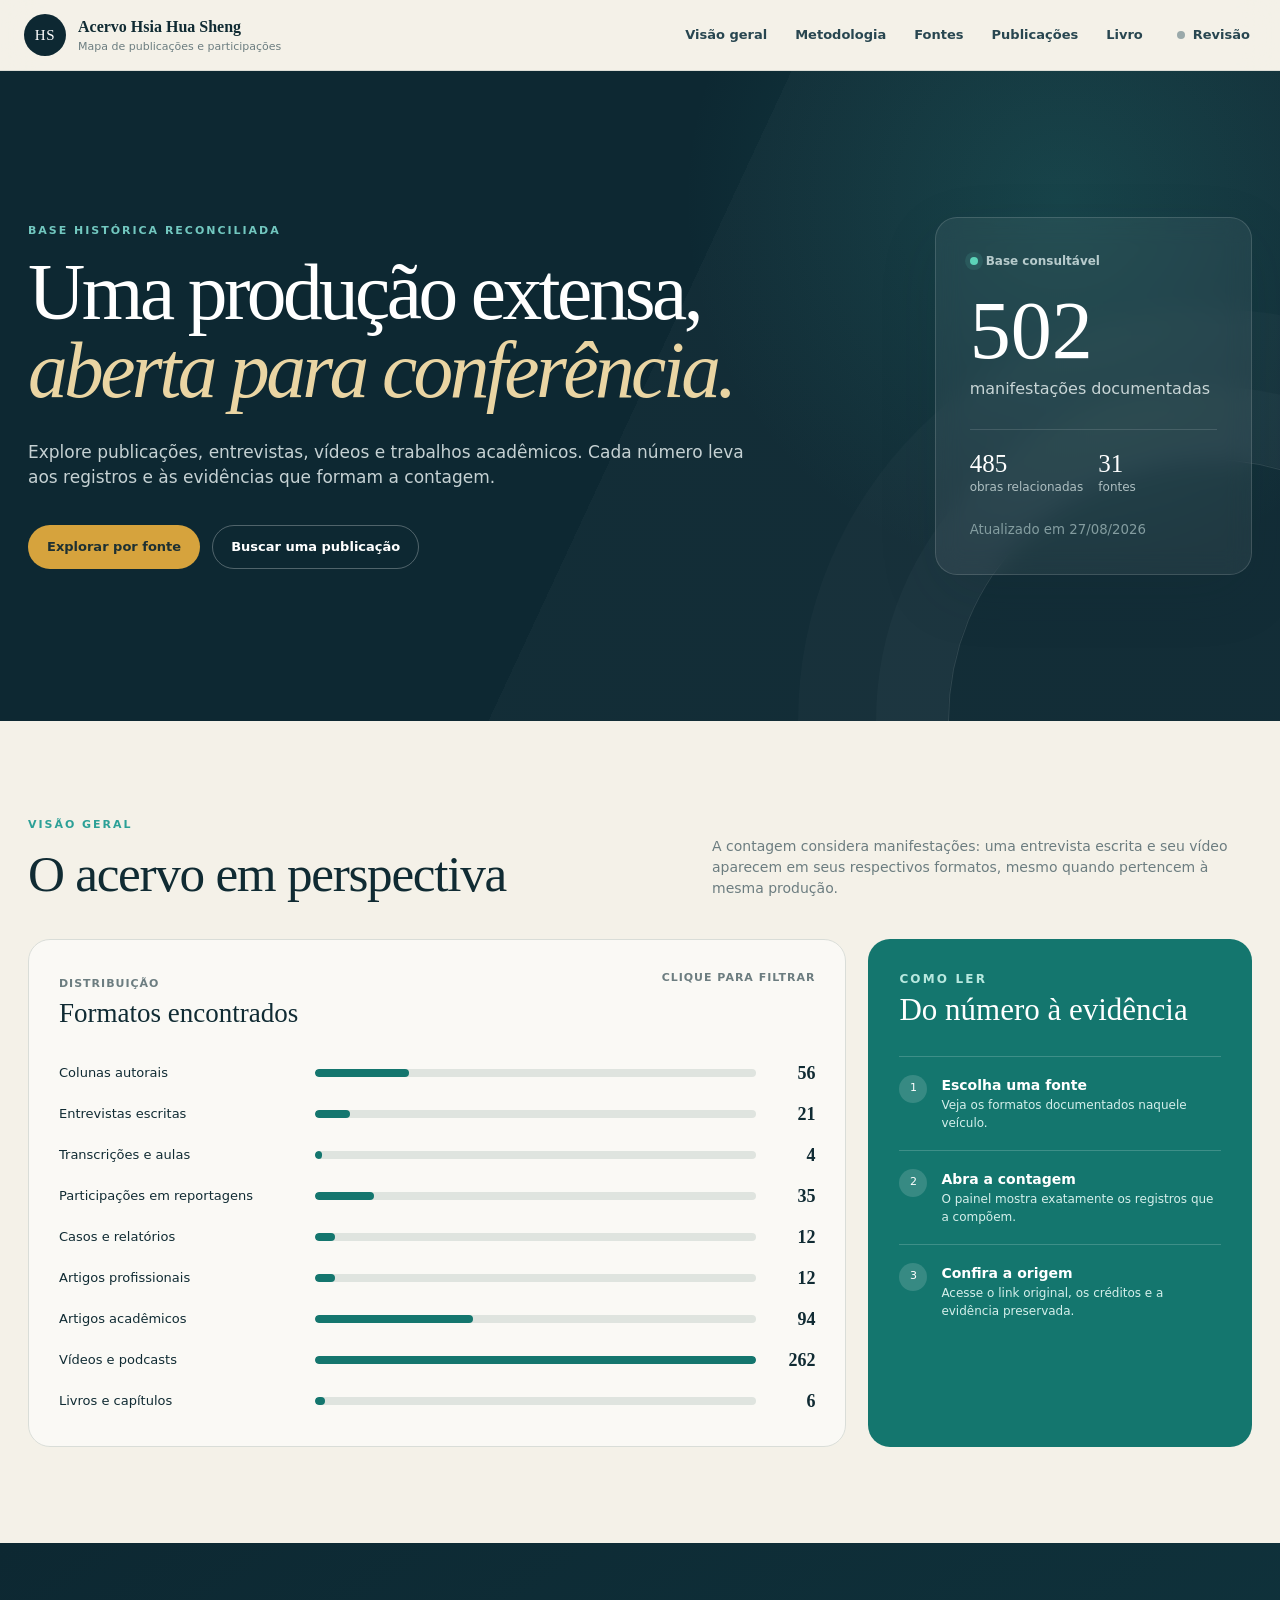
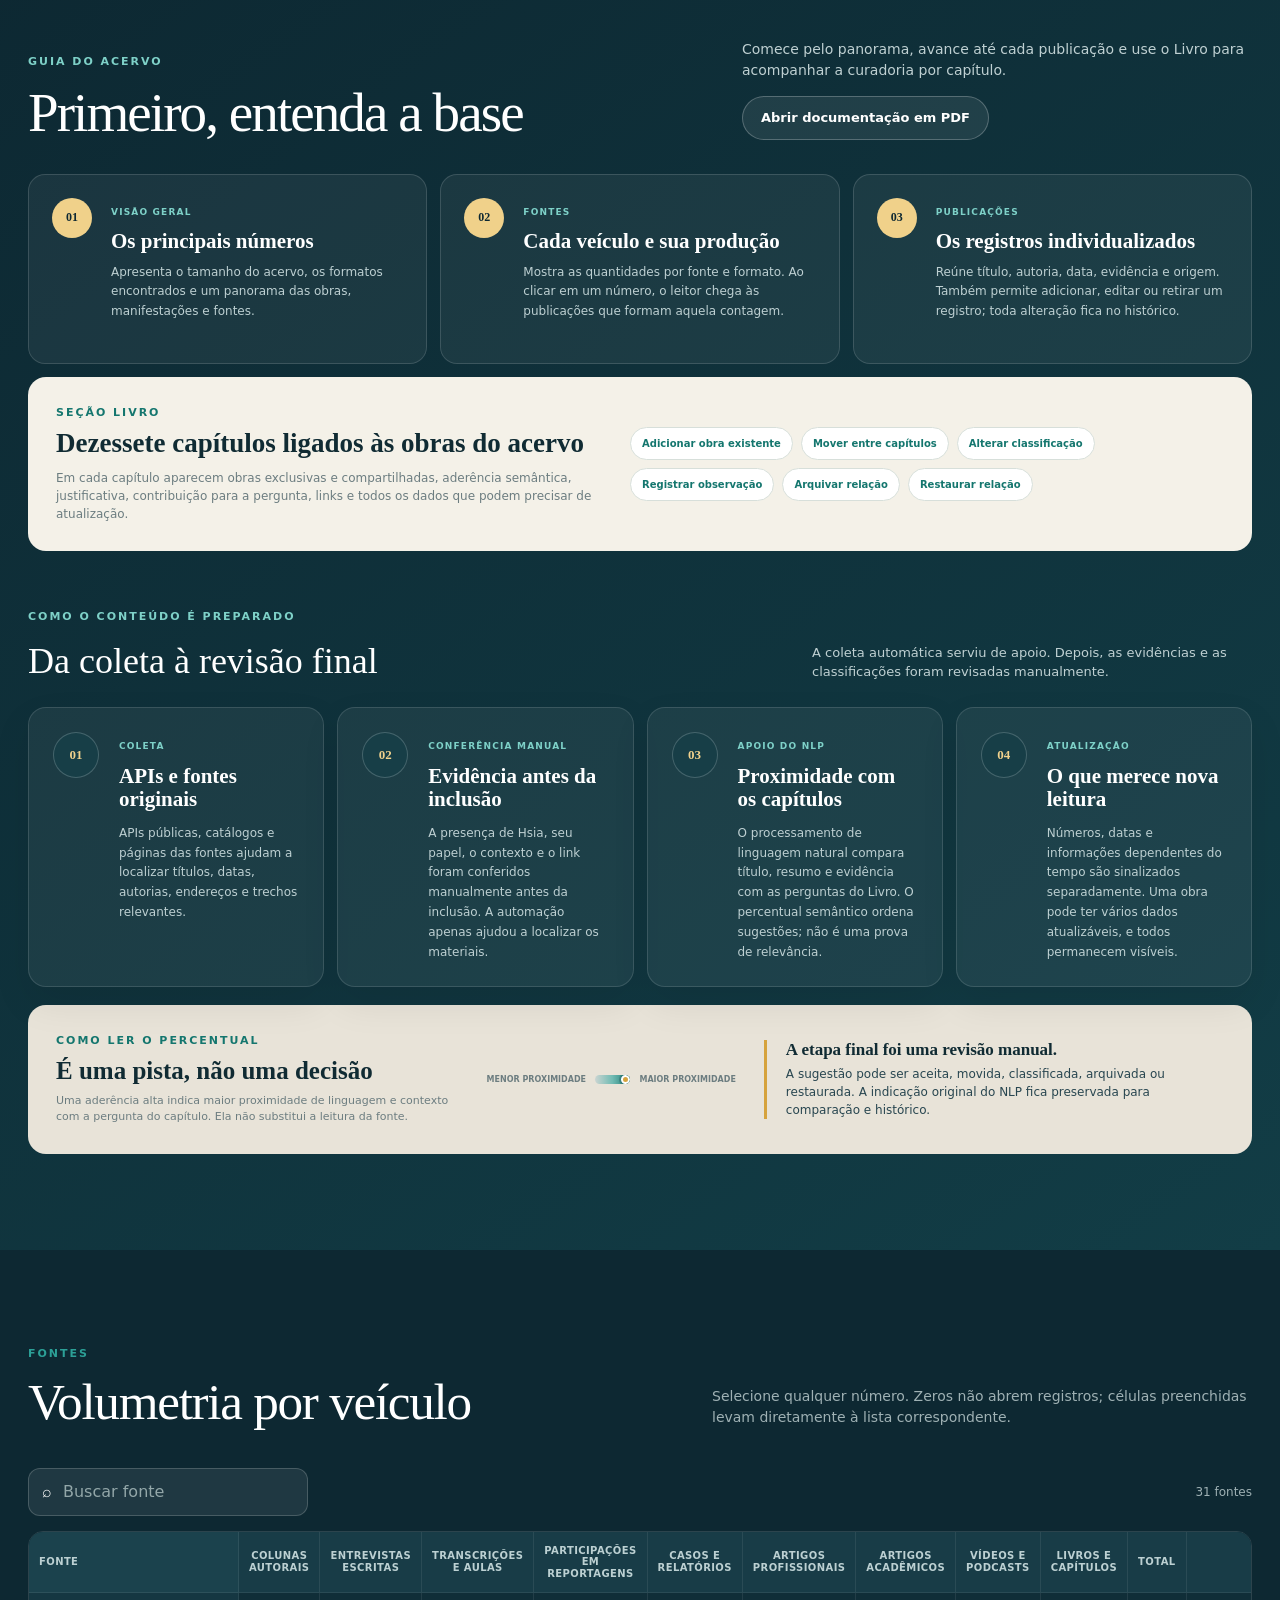
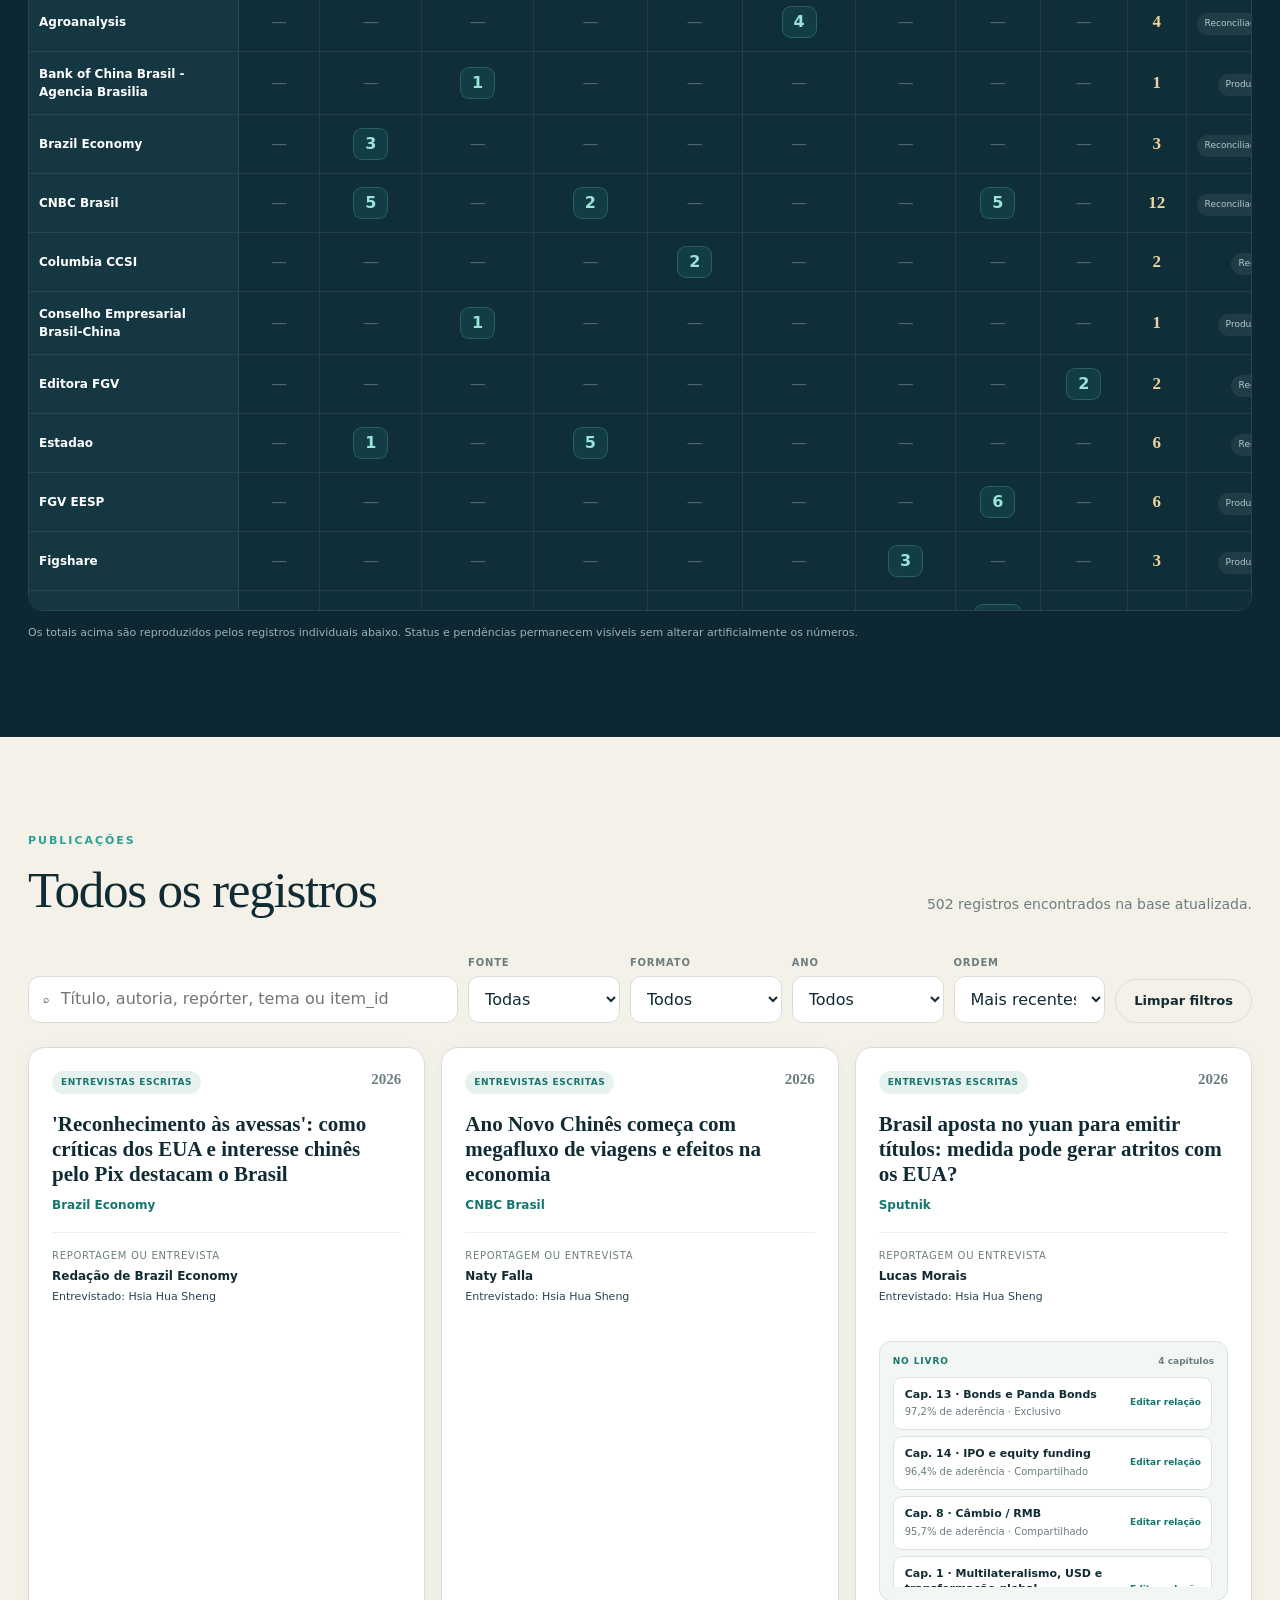
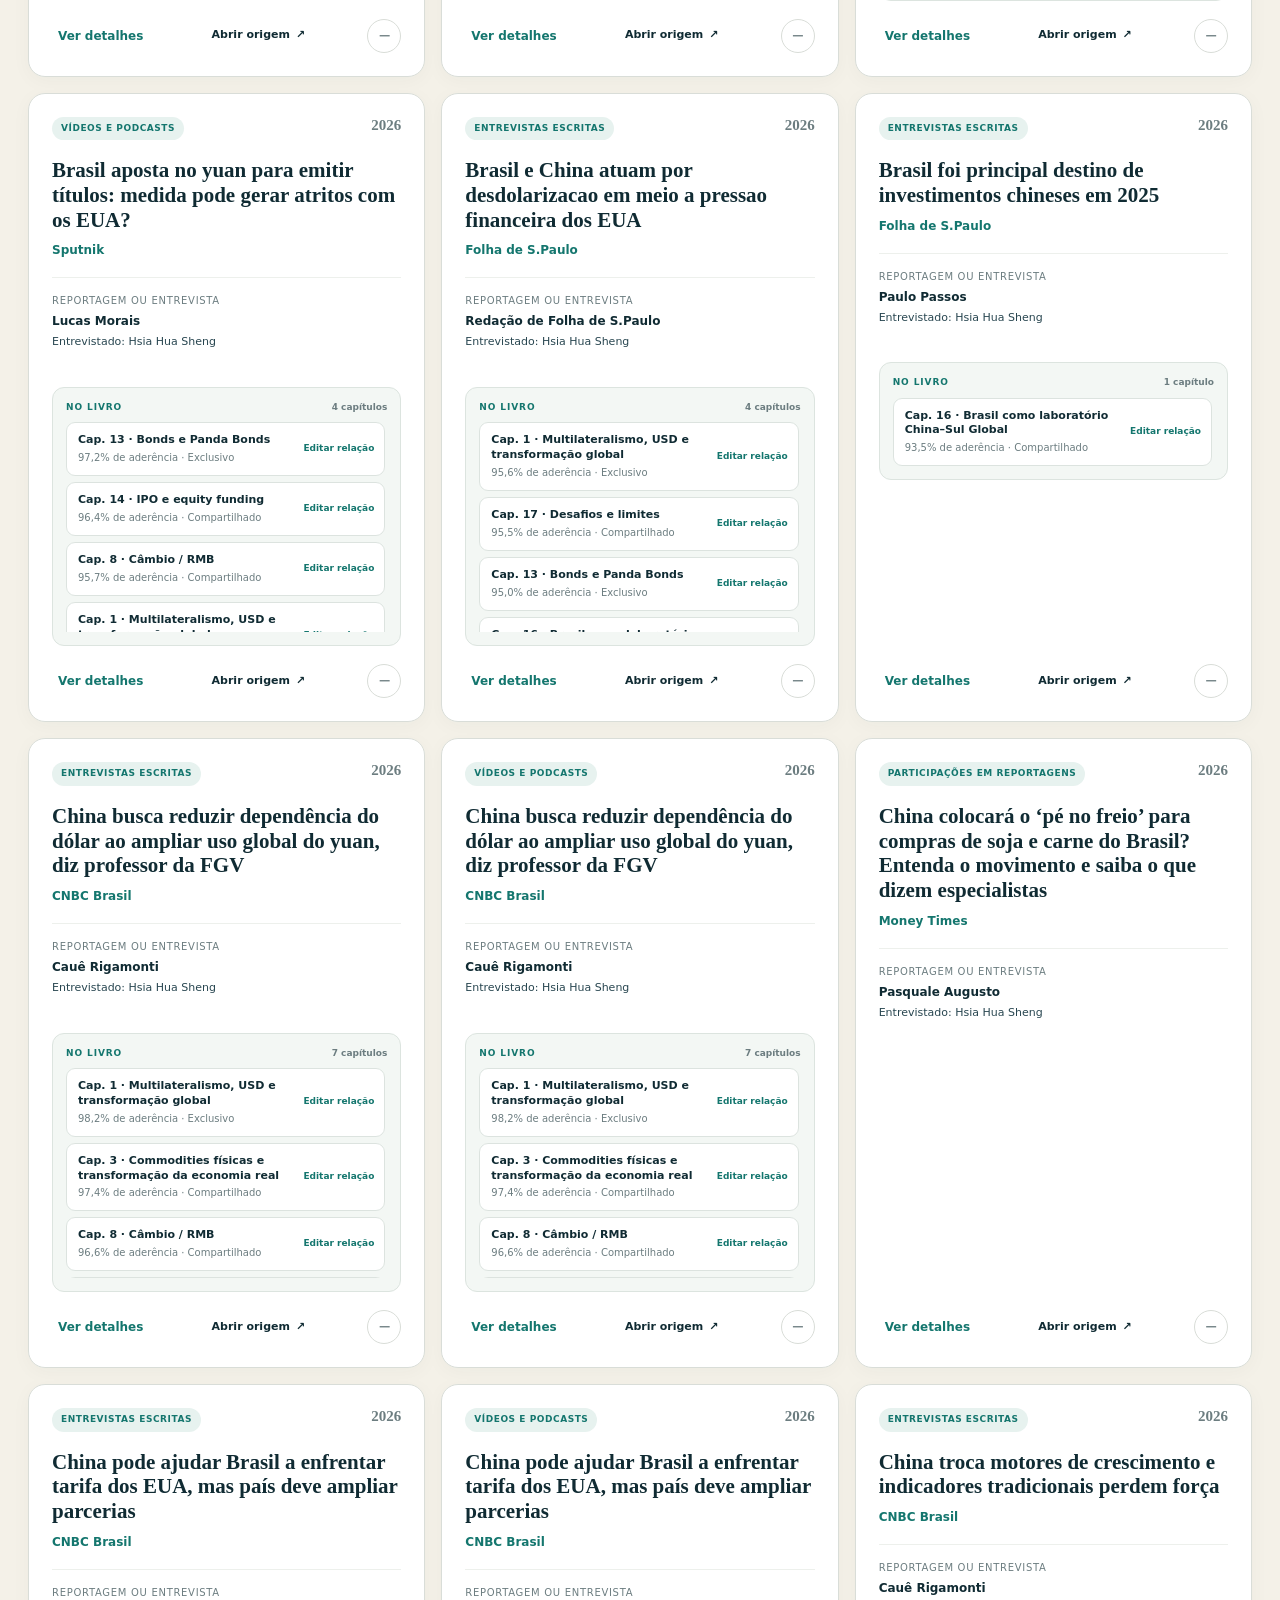
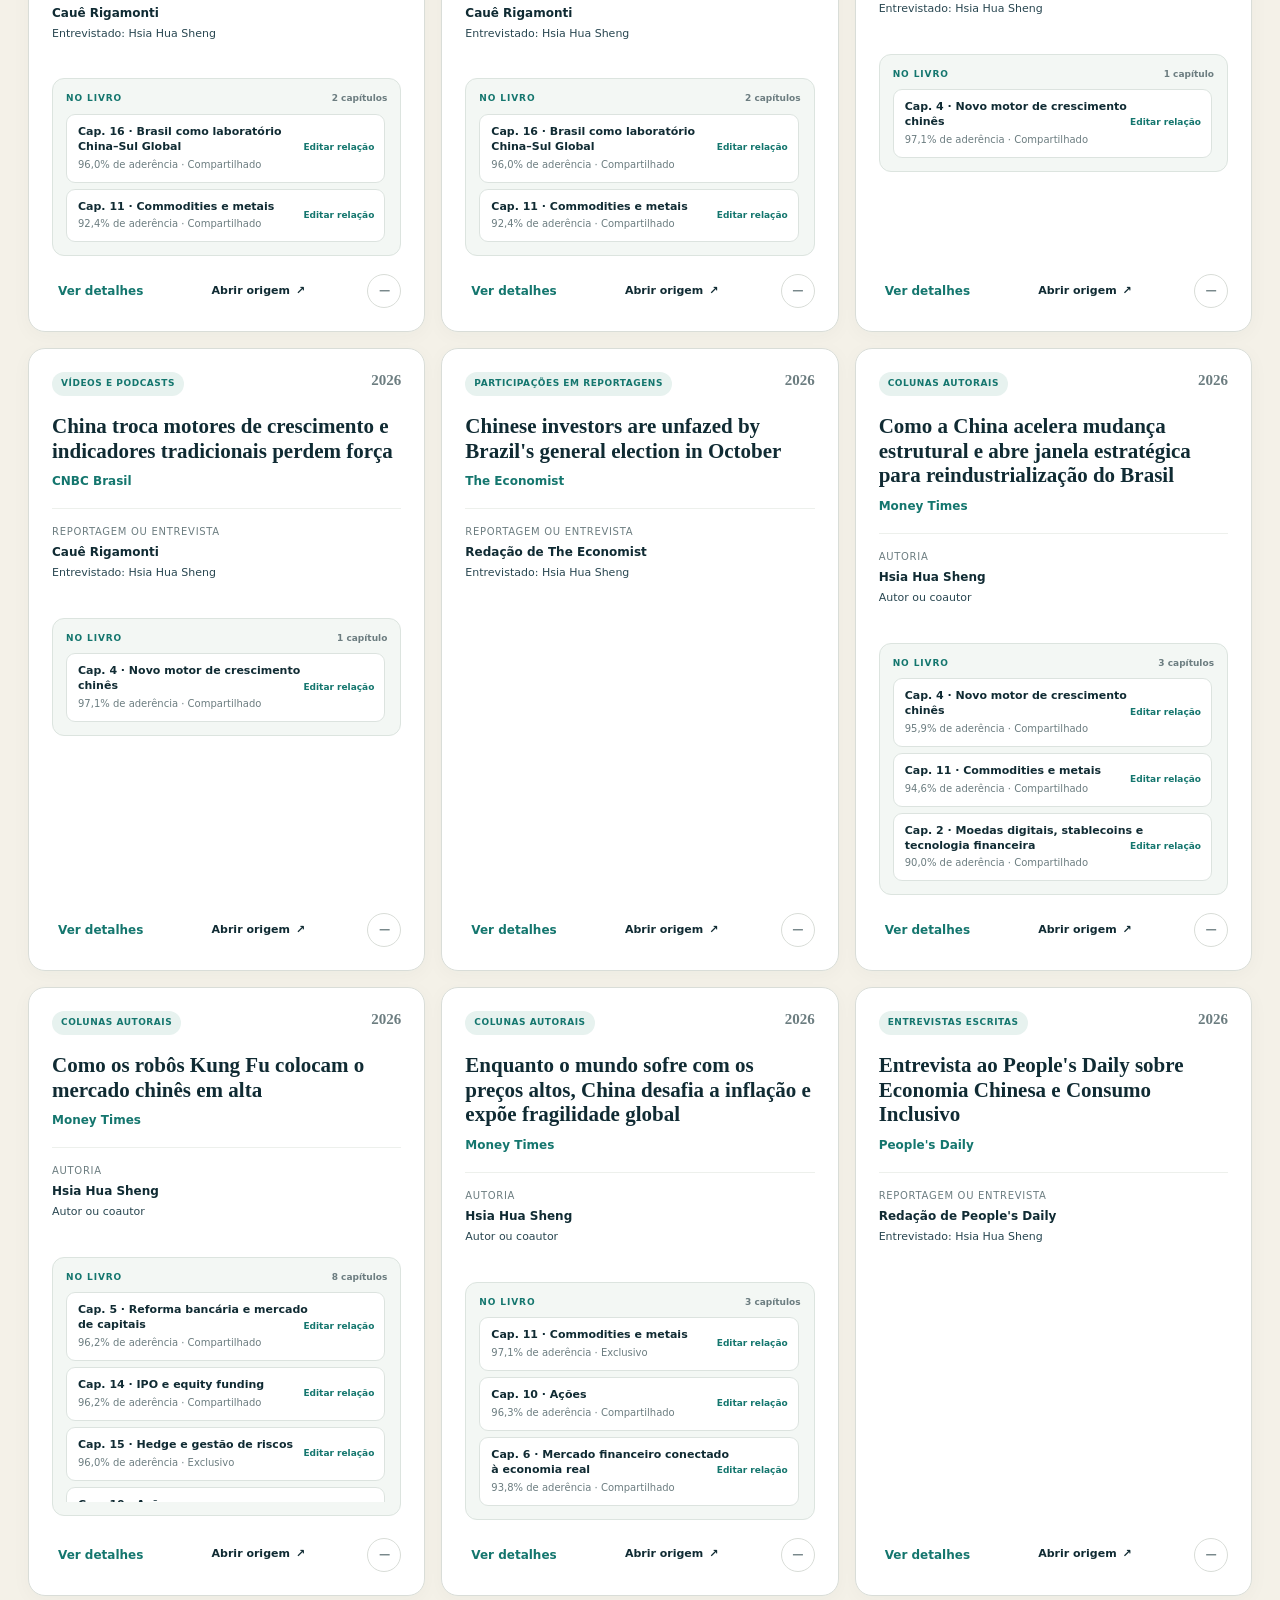
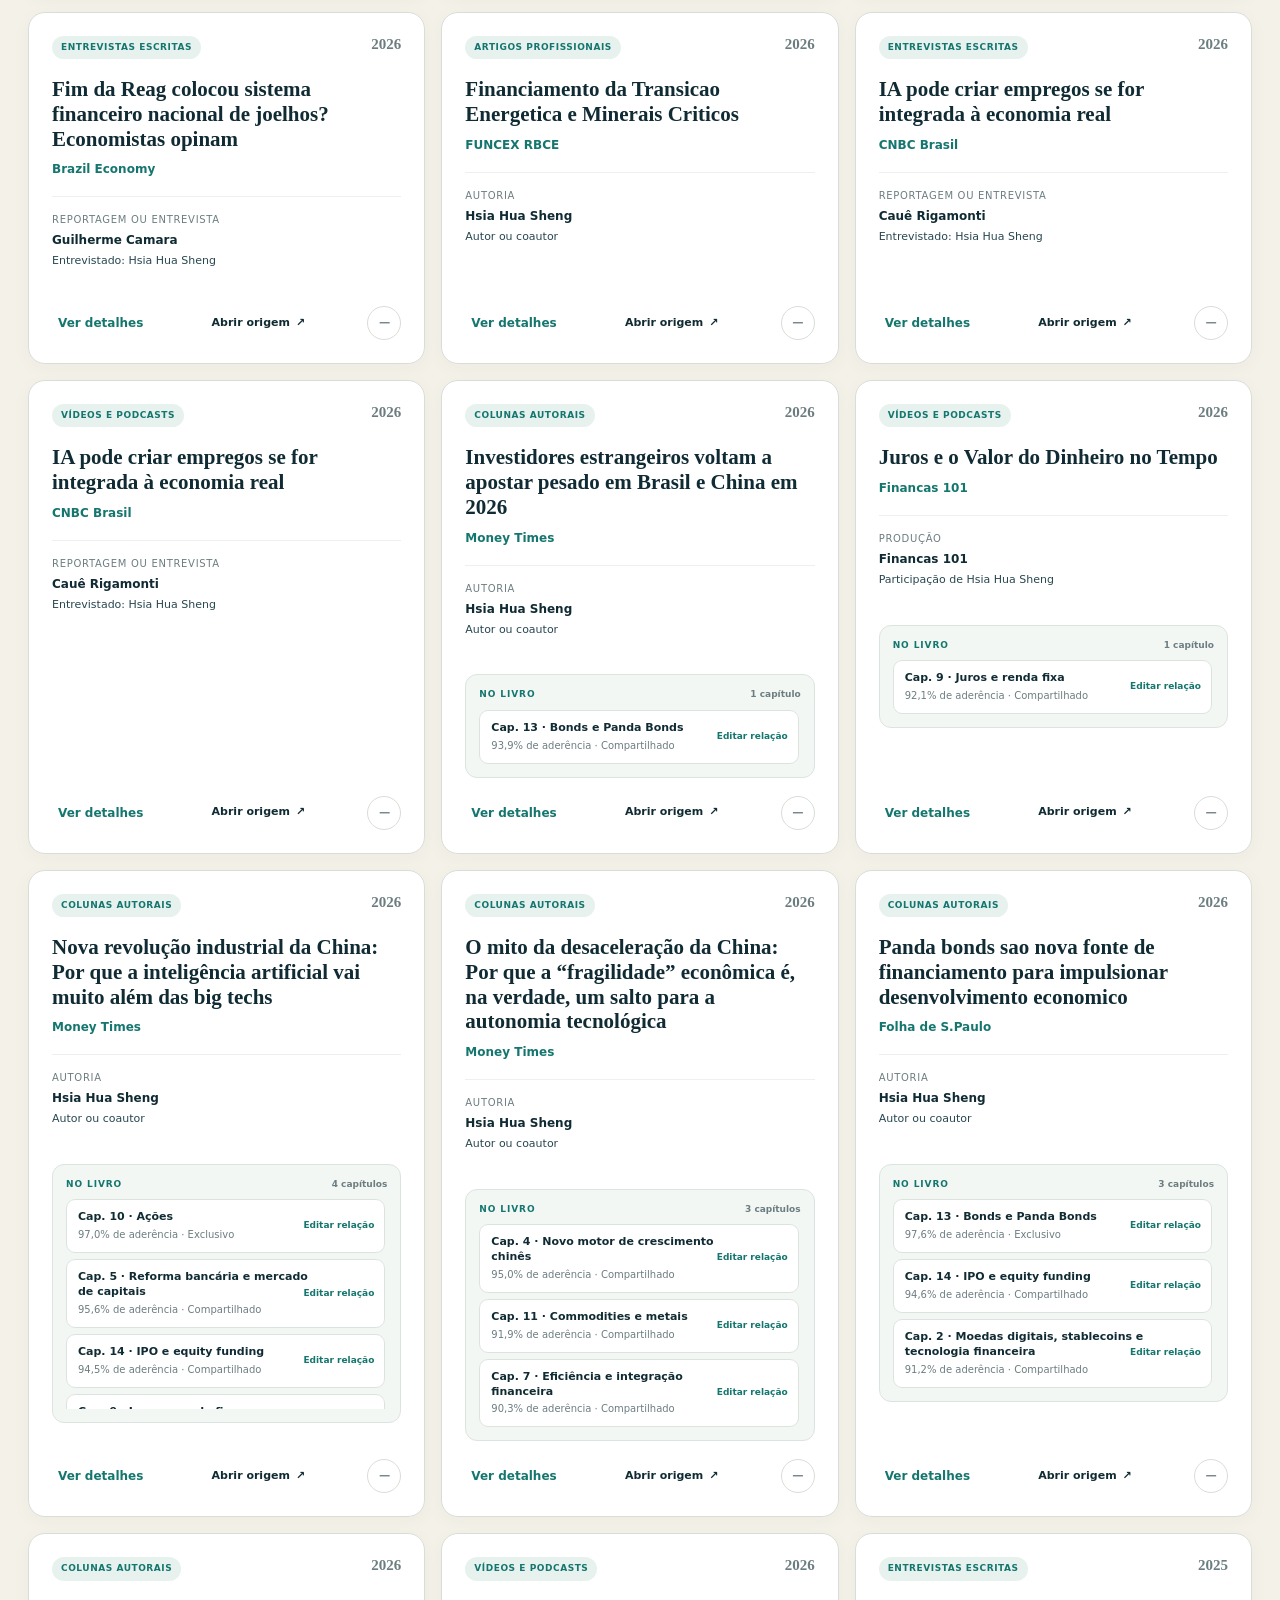
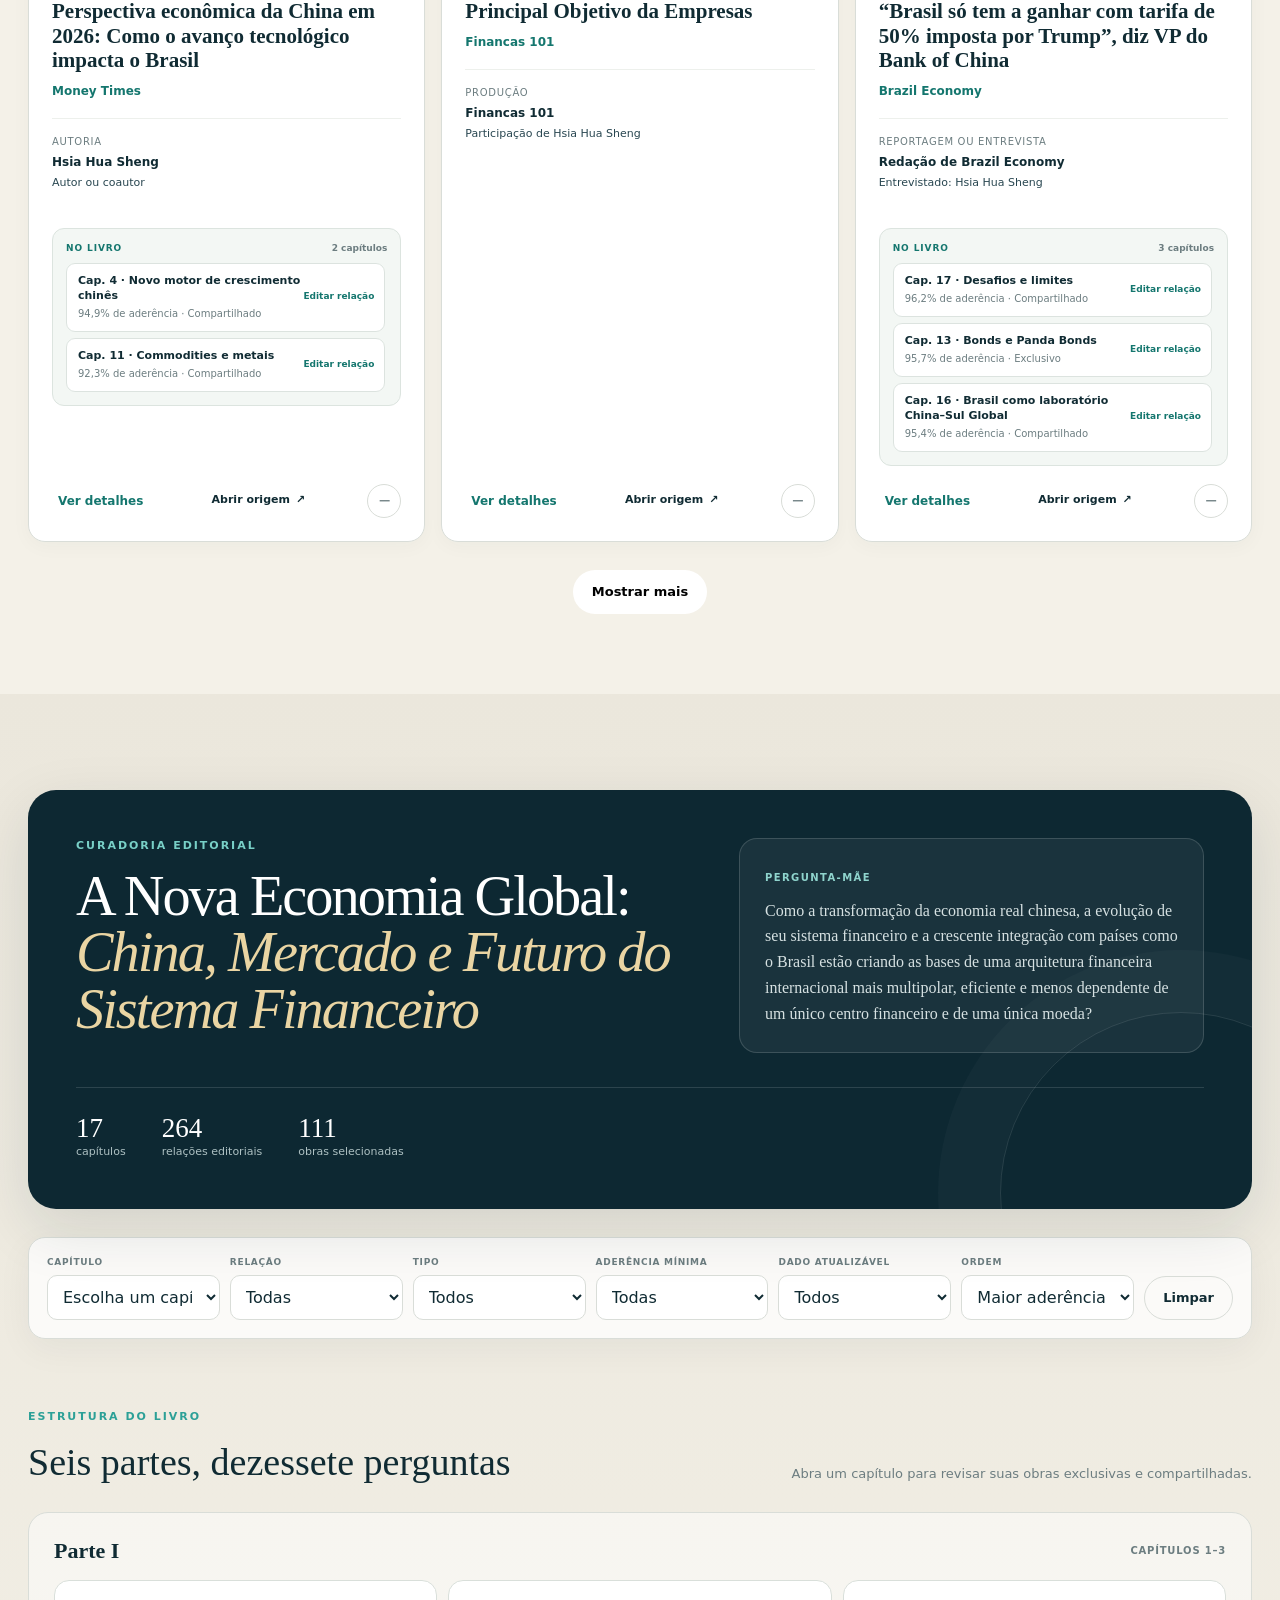
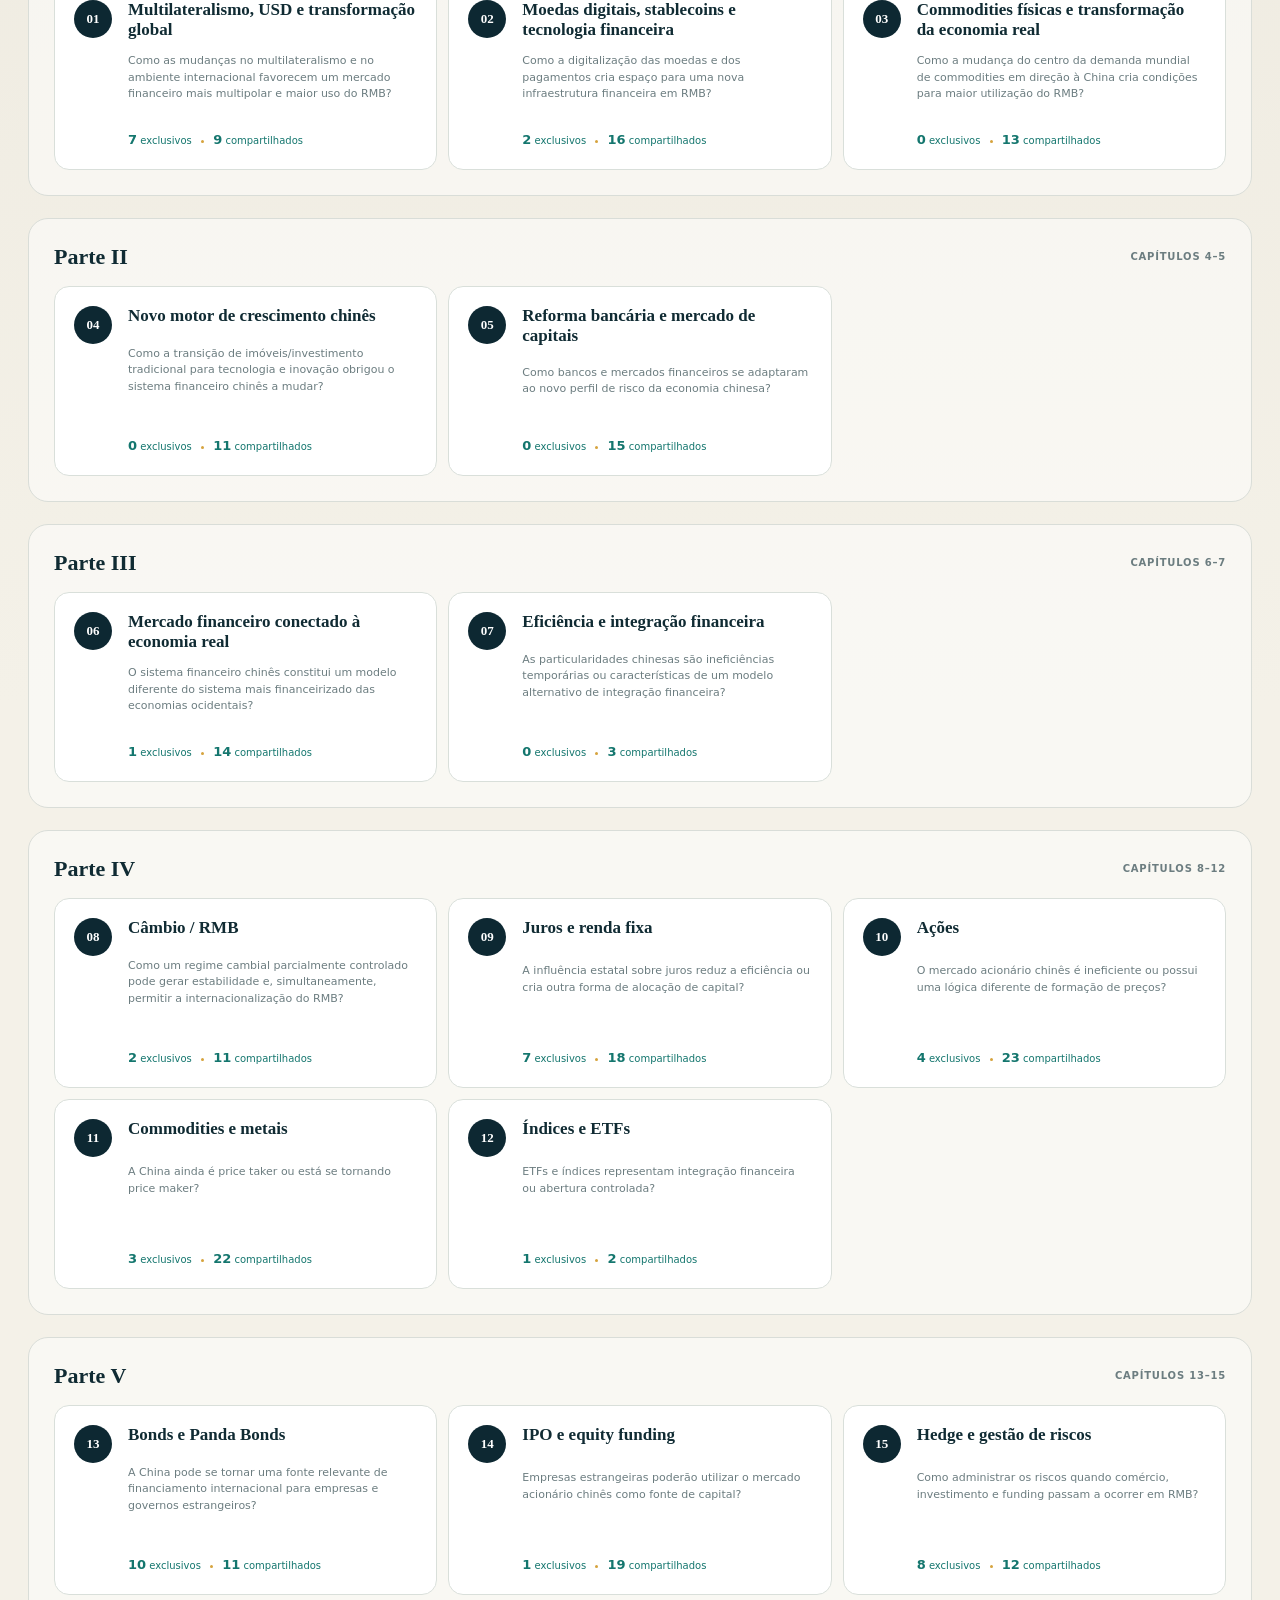
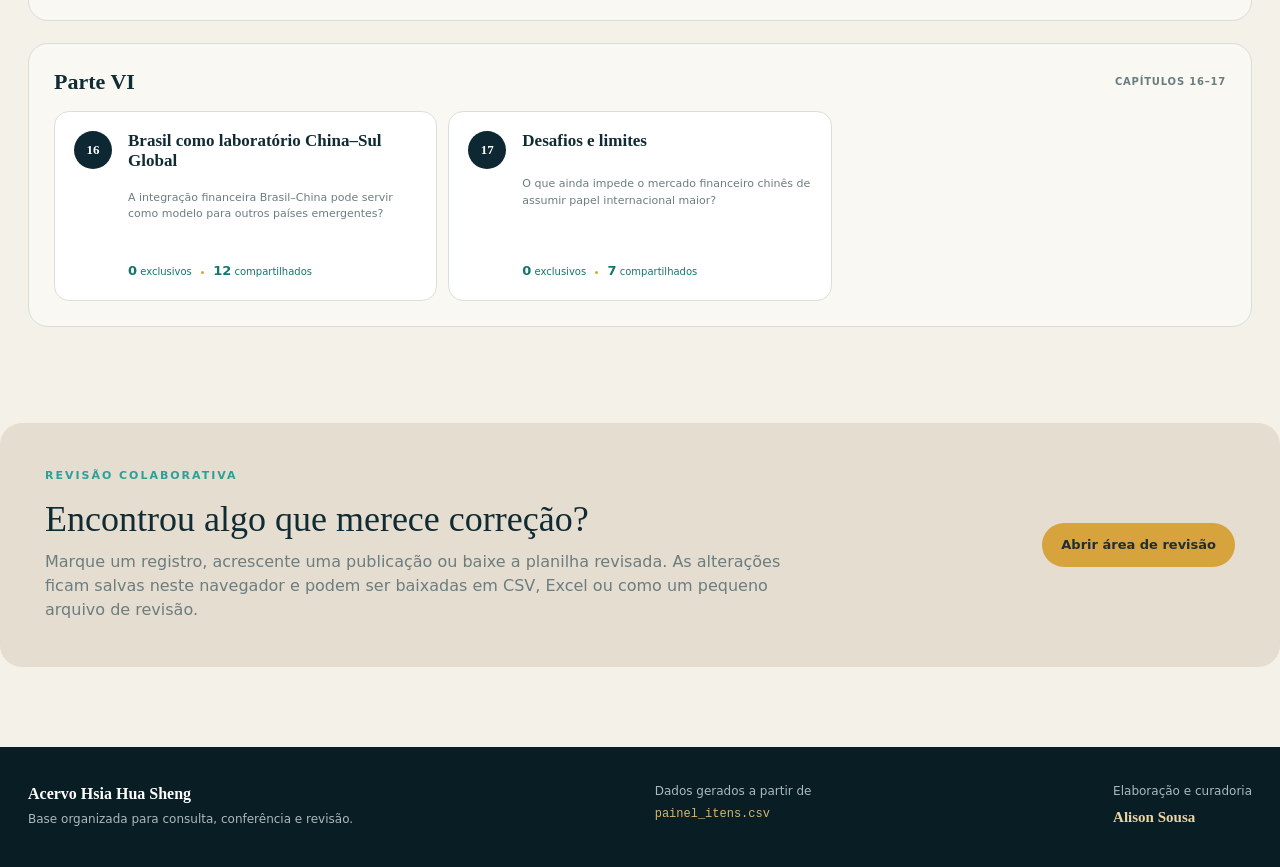
==== commit e071d431: "update" ====
--- a/index.html
+++ b/index.html
@@ -160,7 +160,6 @@
         <div id="book-loading" class="book-loading">Organizando capítulos e obras…</div>
         <div id="book-content" hidden>
           <div class="book-toolbar" aria-label="Filtros do Livro">
-            <label class="book-search"><span>Buscar obra</span><input id="book-filter-query" type="search" placeholder="Título ou fonte" autocomplete="off"></label>
             <label><span>Capítulo</span><select id="book-filter-chapter"><option value="">Escolha um capítulo</option></select></label>
             <label><span>Relação</span><select id="book-filter-classification"><option value="">Todas</option><option value="exclusivo">Exclusivos</option><option value="compartilhado">Compartilhados</option></select></label>
             <label><span>Tipo</span><select id="book-filter-type"><option value="">Todos</option></select></label>
@@ -257,6 +256,7 @@
       <label><span>Data *</span><input name="data_publicacao" inputmode="numeric" autocomplete="off" required pattern="(0[1-9]|[12][0-9]|3[01])/(0[1-9]|1[0-2])/[0-9]{4}" maxlength="10" placeholder="DD/MM/AAAA" title="Informe a data no formato DD/MM/AAAA"></label>
       <label class="full"><span>URL original *</span><input name="url_original" type="url" required></label>
       <label class="full"><span>Evidência</span><textarea name="evidencia" rows="3"></textarea></label>
+      <div id="edit-book-relations" class="edit-book-relations full" hidden></div>
       <label><span>Seu nome</span><input name="revisor" placeholder="Para o histórico"></label>
       <button class="button primary full" type="submit">Salvar e publicar alteração</button>
     </form>
@@ -272,6 +272,8 @@
       <input name="relation_id" type="hidden">
       <label><span>Capítulo</span><select name="chapter" required></select></label>
       <label><span>Relação atual</span><select name="classification" required><option value="exclusivo">Exclusivo</option><option value="compartilhado">Compartilhado</option></select></label>
+      <label class="full"><span>Relevância</span><textarea name="justification" rows="4" placeholder="Explique por que a obra é importante para este capítulo."></textarea></label>
+      <label class="full"><span>Contribuição para a pergunta</span><textarea name="contribution" rows="4" placeholder="Explique como a obra ajuda a responder à pergunta do capítulo."></textarea></label>
       <label class="full"><span>Observação editorial</span><textarea name="observation" rows="4" placeholder="Registre aqui a decisão ou o ponto que merece atenção."></textarea></label>
       <label class="full"><span>Seu nome</span><input name="reviewer" placeholder="Para o histórico da curadoria"></label>
       <div class="book-form-actions full"><button class="button subtle book-archive-button" id="book-archive-relation" type="button">Arquivar relação</button><button class="button subtle" id="book-restore-nlp" type="button">Restaurar sugestão inicial</button><button class="button primary" type="submit">Salvar decisão</button></div>
--- a/assets/styles.css
+++ b/assets/styles.css
@@ -4,17 +4,20 @@
 .hero{position:relative;overflow:hidden;display:grid;grid-template-columns:minmax(0,1.45fr) minmax(310px,.55fr);gap:70px;align-items:center;min-height:650px;padding:90px max(28px,calc((100vw - var(--max))/2));color:#fff;background:var(--deep)}.hero:before{content:"";position:absolute;inset:0;background:radial-gradient(circle at 83% 20%,rgba(44,160,151,.2),transparent 32%),linear-gradient(115deg,transparent 50%,rgba(255,255,255,.025) 50%)}.hero:after{content:"";position:absolute;width:520px;height:520px;right:-190px;bottom:-260px;border:1px solid rgba(255,255,255,.12);border-radius:50%;box-shadow:0 0 0 72px rgba(255,255,255,.025),0 0 0 150px rgba(255,255,255,.018)}.hero>*{position:relative;z-index:1}.eyebrow{margin:0 0 14px;color:var(--teal-2);font-size:11px;font-weight:850;letter-spacing:.18em}.hero .eyebrow{color:#72c8c0}.hero h1{max-width:900px;margin:0;font:500 clamp(47px,6.2vw,90px)/.98 Georgia,"Times New Roman",serif;letter-spacing:-.045em}.hero h1 em{color:#ead5a3;font-weight:400}.hero-lead{max-width:720px;margin:30px 0 0;color:#c5d1d3;font-size:17px}.hero-actions{display:flex;gap:12px;margin-top:34px}.button{display:inline-flex;align-items:center;justify-content:center;min-height:44px;padding:0 18px;border:1px solid transparent;border-radius:999px;text-decoration:none;font-size:13px;font-weight:800;cursor:pointer;transition:.2s ease}.button:hover{transform:translateY(-1px)}.button.primary{background:var(--gold);color:#1e3032}.button.ghost{border-color:rgba(255,255,255,.28);color:#fff}.button.subtle{border-color:var(--line);background:transparent;color:var(--ink)}.button.dark{background:var(--deep);color:#fff}.hero-summary{padding:34px;border:1px solid rgba(255,255,255,.14);border-radius:var(--radius);background:rgba(255,255,255,.06);box-shadow:var(--shadow);backdrop-filter:blur(12px)}.summary-kicker{display:flex;align-items:center;gap:8px;color:#b7cbcc;font-size:12px;font-weight:700}.live-dot{width:8px;height:8px;border-radius:50%;background:#5cd3b8;box-shadow:0 0 0 5px rgba(92,211,184,.12)}.hero-number{margin-top:24px;font:500 82px/.9 Georgia,serif;color:#fff}.hero-summary>p{margin:10px 0 28px;color:#c8d5d6}.hero-mini{display:grid;grid-template-columns:1fr 1fr;gap:10px;padding-top:20px;border-top:1px solid rgba(255,255,255,.13)}.hero-mini span{color:#aebfc1;font-size:12px}.hero-mini strong{display:block;color:#fff;font:500 25px Georgia,serif}.hero-summary small{display:block;margin-top:24px;color:#849da0}
 .section{max-width:var(--max);margin:auto;padding:96px 28px}.section-heading{display:flex;align-items:end;justify-content:space-between;gap:48px;margin-bottom:40px}.section-heading h2{margin:0;font:500 clamp(34px,4vw,54px)/1 Georgia,serif;letter-spacing:-.025em}.section-heading>p{max-width:540px;margin:0;color:var(--muted);font-size:14px}.overview-grid{display:grid;grid-template-columns:1.6fr .75fr;gap:22px}.panel{padding:30px;border:1px solid var(--line);border-radius:var(--radius);background:rgba(255,255,255,.56)}.panel-title{display:flex;align-items:start;justify-content:space-between;gap:20px}.panel-title span,.hint{color:var(--muted);font-size:11px;font-weight:800;text-transform:uppercase;letter-spacing:.09em}.panel-title h3,.context-panel h3{margin:4px 0 0;font:500 27px Georgia,serif}.bar-chart{display:grid;gap:12px;margin-top:30px}.bar-row{display:grid;grid-template-columns:minmax(150px,1.1fr) 2fr 46px;align-items:center;gap:13px;width:100%;padding:4px 0;border:0;background:none;color:var(--ink);text-align:left;cursor:pointer}.bar-row:hover .bar-fill{background:var(--gold)}.bar-label{font-size:13px}.bar-track{height:8px;overflow:hidden;border-radius:99px;background:#dfe4df}.bar-fill{display:block;height:100%;border-radius:99px;background:var(--teal);transition:.25s}.bar-value{text-align:right;font:600 18px Georgia,serif}.context-panel{color:#fff;background:var(--teal);border-color:transparent}.context-panel .eyebrow{color:#b8e8df}.context-panel h3{font-size:31px}.context-panel ol{list-style:none;margin:28px 0 0;padding:0}.context-panel li{display:flex;gap:14px;padding:18px 0;border-top:1px solid rgba(255,255,255,.18)}.context-panel li>span{display:grid;place-items:center;flex:0 0 28px;height:28px;border-radius:50%;background:rgba(255,255,255,.15);font-size:11px}.context-panel p{margin:0;color:#d5efeb;font-size:12px}.context-panel strong{display:block;color:#fff;font-size:14px}
 .section-dark{max-width:none;padding-left:max(28px,calc((100vw - var(--max))/2));padding-right:max(28px,calc((100vw - var(--max))/2));color:#fff;background:var(--deep)}.section-dark .section-heading>p,.matrix-note{color:#9fb1b4}.matrix-toolbar{display:flex;align-items:center;justify-content:space-between;margin-bottom:15px}.matrix-toolbar>span{color:#9fb1b4;font-size:12px}.search{display:flex;align-items:center;gap:9px;border:1px solid var(--line);border-radius:12px;background:#fff}.search input{width:100%;border:0;outline:0;background:transparent;color:var(--ink)}.search.compact{width:280px;padding:10px 13px;border-color:rgba(255,255,255,.18);background:rgba(255,255,255,.08)}.search.compact input{color:#fff}.search.compact input::placeholder{color:#93a7a9}.matrix-shell{overflow:auto;max-height:680px;border:1px solid rgba(255,255,255,.13);border-radius:15px}.matrix-shell table{width:100%;min-width:1230px;border-collapse:separate;border-spacing:0;background:#102e38}.matrix-shell th,.matrix-shell td{padding:13px 10px;border-right:1px solid rgba(255,255,255,.08);border-bottom:1px solid rgba(255,255,255,.08);text-align:center}.matrix-shell thead th{position:sticky;z-index:4;top:0;background:#183c47;color:#bcd0d2;font-size:10px;line-height:1.15;text-transform:uppercase;letter-spacing:.04em}.matrix-shell thead th:first-child,.matrix-shell tbody th{position:sticky;left:0;z-index:3;min-width:210px;text-align:left;background:#153742}.matrix-shell thead th:first-child{z-index:5;background:#1b424d}.matrix-shell tbody th{font-size:12px}.matrix-shell tbody tr:hover td,.matrix-shell tbody tr:hover th{background-color:#193e49}.count-button{min-width:35px;height:32px;border:1px solid rgba(105,204,193,.25);border-radius:9px;background:rgba(44,160,151,.13);color:#9be2d7;font-weight:850;cursor:pointer}.count-button:hover{background:var(--teal);color:#fff}.zero{color:#4c6870}.source-total{font:600 17px Georgia,serif;color:#ead5a3}.status-pill{display:inline-flex;padding:4px 8px;border-radius:99px;background:rgba(255,255,255,.07);color:#b7c8ca;font-size:9px;white-space:nowrap}.matrix-note{margin:14px 0 0;font-size:11px}
-.publications-section{padding-bottom:80px}.filters{display:grid;grid-template-columns:minmax(260px,1.7fr) repeat(4,minmax(125px,.6fr)) auto;gap:10px;align-items:end;margin-bottom:24px}.filters label:not(.search){display:grid;gap:6px}.filters label>span{color:var(--muted);font-size:10px;font-weight:800;text-transform:uppercase;letter-spacing:.08em}.search.wide{padding:0 14px;height:47px}.filters select,.filters input:not([type=search]){height:47px;padding:0 12px;border:1px solid var(--line);border-radius:11px;background:#fff;color:var(--ink);outline:0}.filters select:focus,.search:focus-within,.add-form input:focus,.add-form select:focus,.add-form textarea:focus{border-color:var(--teal);box-shadow:0 0 0 3px rgba(20,118,110,.1)}.active-context{margin:-4px 0 22px;padding:12px 16px;border-left:3px solid var(--gold);border-radius:6px;background:#fff8e8;font-size:13px}.cards{display:grid;grid-template-columns:repeat(3,1fr);gap:16px}.card{display:flex;flex-direction:column;min-height:330px;padding:23px;border:1px solid var(--line);border-radius:17px;background:#fff;box-shadow:0 4px 20px rgba(16,43,51,.035);transition:.2s}.card:hover{transform:translateY(-3px);border-color:#b9c9c5;box-shadow:0 14px 35px rgba(16,43,51,.09)}.card.removed{border-color:#e2aaa6;background:#fff8f7}.card-top{display:flex;align-items:start;justify-content:space-between;gap:15px}.category-tag{display:inline-flex;padding:5px 9px;border-radius:99px;background:#e7f2ef;color:var(--teal);font-size:9px;font-weight:900;text-transform:uppercase;letter-spacing:.06em}.card-year{color:var(--muted);font:600 15px Georgia,serif}.card h3{margin:18px 0 9px;font:600 21px/1.18 Georgia,serif}.card-source{margin:0;color:var(--teal);font-size:12px;font-weight:800}.credit{display:grid;gap:4px;margin:18px 0;padding-top:15px;border-top:1px solid #edf0ec}.credit span{color:var(--muted);font-size:10px;text-transform:uppercase;letter-spacing:.07em}.credit strong{font-size:12px}.participation{color:var(--ink-2);font-size:11px}.card-actions{display:flex;align-items:center;justify-content:space-between;gap:10px;margin-top:auto;padding-top:18px}.open-detail{border:0;background:none;color:var(--teal);font-size:12px;font-weight:850;cursor:pointer}.source-link{display:inline-flex;align-items:center;gap:6px;text-decoration:none;font-size:11px;font-weight:800}.source-link:after{content:"↗"}.review-action{width:34px;height:34px;border:1px solid var(--line);border-radius:50%;background:#fff;color:var(--muted);cursor:pointer}.review-action:hover{border-color:var(--danger);color:var(--danger)}.removed .review-action{border-color:var(--teal);color:var(--teal)}.load-more{display:flex;margin:28px auto 0;background:#fff}.empty{display:grid;gap:4px;padding:60px;text-align:center;color:var(--muted)}.empty strong{color:var(--ink)}
+.publications-section{padding-bottom:80px}.filters{display:grid;grid-template-columns:minmax(260px,1.7fr) repeat(4,minmax(125px,.6fr)) auto;gap:10px;align-items:end;margin-bottom:24px}.filters>*{min-width:0}.filters label:not(.search){display:grid;gap:6px}.filters label>span{color:var(--muted);font-size:10px;font-weight:800;text-transform:uppercase;letter-spacing:.08em}.search.wide{padding:0 14px;height:47px}.filters select,.filters input:not([type=search]){width:100%;min-width:0;height:47px;padding:0 12px;border:1px solid var(--line);border-radius:11px;background:#fff;color:var(--ink);outline:0}.filters select:focus,.search:focus-within,.add-form input:focus,.add-form select:focus,.add-form textarea:focus{border-color:var(--teal);box-shadow:0 0 0 3px rgba(20,118,110,.1)}.active-context{margin:-4px 0 22px;padding:12px 16px;border-left:3px solid var(--gold);border-radius:6px;background:#fff8e8;font-size:13px}.cards{display:grid;grid-template-columns:repeat(3,1fr);gap:16px}.card{display:flex;flex-direction:column;min-height:330px;padding:23px;border:1px solid var(--line);border-radius:17px;background:#fff;box-shadow:0 4px 20px rgba(16,43,51,.035);transition:.2s}.card:hover{transform:translateY(-3px);border-color:#b9c9c5;box-shadow:0 14px 35px rgba(16,43,51,.09)}.card.removed{border-color:#e2aaa6;background:#fff8f7}.card-top{display:flex;align-items:start;justify-content:space-between;gap:15px}.category-tag{display:inline-flex;padding:5px 9px;border-radius:99px;background:#e7f2ef;color:var(--teal);font-size:9px;font-weight:900;text-transform:uppercase;letter-spacing:.06em}.card-year{color:var(--muted);font:600 15px Georgia,serif}.card h3{margin:18px 0 9px;font:600 21px/1.18 Georgia,serif}.card-source{margin:0;color:var(--teal);font-size:12px;font-weight:800}.credit{display:grid;gap:4px;margin:18px 0;padding-top:15px;border-top:1px solid #edf0ec}.credit span{color:var(--muted);font-size:10px;text-transform:uppercase;letter-spacing:.07em}.credit strong{font-size:12px}.participation{color:var(--ink-2);font-size:11px}.card-actions{display:flex;align-items:center;justify-content:space-between;gap:10px;margin-top:auto;padding-top:18px}.open-detail{border:0;background:none;color:var(--teal);font-size:12px;font-weight:850;cursor:pointer}.source-link{display:inline-flex;align-items:center;gap:6px;text-decoration:none;font-size:11px;font-weight:800}.source-link:after{content:"↗"}.review-action{width:34px;height:34px;border:1px solid var(--line);border-radius:50%;background:#fff;color:var(--muted);cursor:pointer}.review-action:hover{border-color:var(--danger);color:var(--danger)}.removed .review-action{border-color:var(--teal);color:var(--teal)}.load-more{display:flex;margin:28px auto 0;background:#fff}.empty{display:grid;gap:4px;padding:60px;text-align:center;color:var(--muted)}.empty strong{color:var(--ink)}.empty[hidden]{display:none}
 .review-invite{display:flex;align-items:center;justify-content:space-between;gap:50px;margin-bottom:80px;padding:45px;border-radius:var(--radius);background:#e4ddd0}.review-invite h2{margin:0;font:500 36px Georgia,serif}.review-invite p:not(.eyebrow){max-width:740px;margin:10px 0 0;color:var(--muted)}footer{display:flex;justify-content:space-between;gap:40px;padding:35px max(28px,calc((100vw - var(--max))/2));color:#a9babc;background:#091d24;font-size:12px}footer strong{color:#fff;font-family:Georgia,serif;font-size:16px}footer p{margin:4px 0}footer code{display:block;margin-top:5px;color:#d5b66f}
 .modal{width:min(940px,calc(100% - 30px));max-height:90vh;padding:0;border:0;border-radius:22px;background:var(--paper);box-shadow:0 30px 100px rgba(0,0,0,.35)}.modal::backdrop{background:rgba(5,22,28,.72);backdrop-filter:blur(5px)}.modal-head{position:sticky;z-index:5;top:0;display:flex;align-items:start;justify-content:space-between;gap:20px;padding:25px 28px 20px;background:rgba(244,241,232,.96);border-bottom:1px solid var(--line);backdrop-filter:blur(12px)}.modal-head h2{margin:0;font:500 28px Georgia,serif}.icon-button{display:grid;place-items:center;width:39px;height:39px;border:1px solid var(--line);border-radius:50%;background:#fff;color:var(--ink);font-size:23px;cursor:pointer}.detail-modal{width:min(760px,calc(100% - 30px))}#detail-body{padding:28px}.detail-grid{display:grid;grid-template-columns:1fr 1fr;gap:18px}.detail-field{padding:14px;border-radius:12px;background:#fff}.detail-field.full{grid-column:1/-1}.detail-field span{display:block;margin-bottom:4px;color:var(--muted);font-size:9px;font-weight:900;text-transform:uppercase;letter-spacing:.08em}.detail-field strong,.detail-field p{margin:0;font-size:13px;overflow-wrap:anywhere}.detail-links{display:flex;flex-wrap:wrap;gap:8px}.detail-links a{padding:8px 11px;border-radius:9px;background:#e6f1ee;color:var(--teal);font-size:11px;font-weight:800;text-decoration:none}.detail-actions{display:flex;flex-wrap:wrap;gap:10px;margin-top:20px}.detail-remove{color:var(--danger);border-color:#e6b7b3}.edit-form{padding:28px}
 .review-tabs{display:flex;gap:3px;overflow:auto;padding:14px 28px 0}.review-tabs button{padding:10px 13px;border:0;border-bottom:2px solid transparent;background:none;color:var(--muted);font-size:11px;font-weight:850;white-space:nowrap;cursor:pointer}.review-tabs button.active{border-bottom-color:var(--teal);color:var(--ink)}.review-tabs b{display:inline-grid;place-items:center;min-width:18px;height:18px;margin-left:4px;border-radius:99px;background:#e2e5e0;font-size:9px}.review-pane{display:none;padding:24px 28px 30px}.review-pane.active{display:block}.sync-status{padding:11px 13px;border-radius:10px;background:#e3ece9;color:var(--teal);font-size:11px}.changes-list{display:grid;gap:10px;margin-top:15px}.change-row{display:flex;align-items:center;justify-content:space-between;gap:16px;padding:14px;border:1px solid var(--line);border-radius:11px;background:#fff}.change-row p{margin:2px 0 0;color:var(--muted);font-size:11px}.change-row strong{font-size:13px}.change-row button{border:0;background:none;color:var(--teal);font-size:11px;font-weight:850;cursor:pointer}.add-form{display:grid;grid-template-columns:1fr 1fr;gap:15px}.add-form label{display:grid;gap:6px}.add-form label>span{color:var(--muted);font-size:10px;font-weight:850;text-transform:uppercase;letter-spacing:.07em}.add-form input,.add-form select,.add-form textarea{width:100%;padding:11px;border:1px solid var(--line);border-radius:10px;background:#fff;outline:0}.add-form .full{grid-column:1/-1}.export-grid{display:grid;grid-template-columns:1fr 1fr;gap:12px}.export-card{position:relative;display:grid;gap:4px;padding:20px;border:1px solid var(--line);border-radius:13px;background:#fff;color:var(--ink);text-align:left;cursor:pointer}.export-card:hover{border-color:var(--teal)}.export-card b{color:var(--teal);font-size:10px;letter-spacing:.12em}.export-card strong{font-family:Georgia,serif;font-size:18px}.export-card span{color:var(--muted);font-size:11px}
 #toast{position:fixed;z-index:200;right:22px;bottom:22px;max-width:390px;padding:13px 16px;border-radius:11px;background:#0c2b34;color:#fff;box-shadow:var(--shadow);font-size:12px;opacity:0;transform:translateY(12px);pointer-events:none;transition:.25s}#toast.show{opacity:1;transform:none}
 @media(max-width:1050px){.hero{grid-template-columns:1fr .55fr;gap:35px}.overview-grid{grid-template-columns:1fr}.filters{grid-template-columns:2fr 1fr 1fr}.filters .button{align-self:end}.cards{grid-template-columns:1fr 1fr}.site-header nav a{display:none}}
-@media(max-width:720px){.site-header{padding:11px 16px}.brand small{display:none}.site-header nav{gap:10px}.hero{grid-template-columns:1fr;min-height:auto;padding:65px 22px}.hero h1{font-size:50px}.hero-summary{padding:25px}.hero-number{font-size:65px}.section{padding:67px 18px}.section-heading{display:block}.section-heading>p{margin-top:15px}.overview-grid{display:block}.context-panel{margin-top:15px}.bar-row{grid-template-columns:1.25fr 1fr 35px}.section-dark{padding-left:18px;padding-right:18px}.matrix-toolbar{gap:12px}.search.compact{width:210px}.filters{grid-template-columns:1fr 1fr}.filters .wide{grid-column:1/-1}.cards{grid-template-columns:1fr}.review-invite{display:block;margin:0 18px 55px;padding:28px}.review-invite .button{margin-top:20px}footer{display:block}.detail-grid,.add-form,.export-grid{grid-template-columns:1fr}.add-form .full{grid-column:auto}.review-tabs{padding-left:16px;padding-right:16px}.review-pane,.modal-head{padding-left:18px;padding-right:18px}}
+@media(max-width:720px){.site-header{padding:11px 16px}.brand small{display:none}.site-header nav{gap:10px}.hero{grid-template-columns:1fr;min-height:auto;padding:65px 22px}.hero h1{font-size:50px}.hero-summary{padding:25px}.hero-number{font-size:65px}.section{padding:67px 18px}.section-heading{display:block}.section-heading>p{margin-top:15px}.overview-grid{display:block}.context-panel{margin-top:15px}.bar-row{grid-template-columns:1.25fr 1fr 35px}.section-dark{padding-left:18px;padding-right:18px}.matrix-toolbar{gap:12px}.search.compact{width:210px}.filters{grid-template-columns:minmax(0,1fr) minmax(0,1fr)}.filters .wide{grid-column:1/-1}.cards{grid-template-columns:1fr}.review-invite{display:block;margin:0 18px 55px;padding:28px}.review-invite .button{margin-top:20px}footer{display:block}.detail-grid,.add-form,.export-grid{grid-template-columns:1fr}.add-form .full{grid-column:auto}.review-tabs{padding-left:16px;padding-right:16px}.review-pane,.modal-head{padding-left:18px;padding-right:18px}}
 @media(prefers-reduced-motion:reduce){html{scroll-behavior:auto}*,*:before,*:after{transition:none!important}}
 
 .login-modal{width:min(480px,calc(100% - 30px));padding:34px}.login-modal::backdrop{background:#081d24}.login-modal form{display:grid;gap:18px}.login-brand{display:flex;align-items:flex-start;gap:16px}.login-brand h2{margin:0;font:500 31px Georgia,serif}.login-brand p:not(.eyebrow){margin:8px 0 0;color:var(--muted);font-size:12px}.login-modal label{display:grid;gap:7px}.login-modal label span{color:var(--muted);font-size:10px;font-weight:850;text-transform:uppercase;letter-spacing:.08em}.login-modal input{height:48px;padding:0 13px;border:1px solid var(--line);border-radius:11px}.login-error{margin:0;color:var(--danger);font-size:12px}.fatal{max-width:650px;margin:12vh auto;padding:40px}.fatal h1{font-family:Georgia,serif}
 
+/* Ligações entre Publicações e Livro */
+.publication-book{display:grid;gap:8px;margin:18px 0 0;padding:13px;border:1px solid #dce4df;border-radius:12px;background:#f3f7f4}.publication-book-head{display:flex;align-items:center;justify-content:space-between;gap:12px}.publication-book-head span{color:var(--teal);font-size:9px;font-weight:900;text-transform:uppercase;letter-spacing:.1em}.publication-book-head b{color:var(--muted);font-size:9px}.publication-book-list{display:grid;gap:6px}.publication-book-relation{position:relative;display:grid;gap:2px;width:100%;padding:10px 64px 10px 11px;border:1px solid #dce3df;border-radius:9px;background:#fff;color:var(--ink);text-align:left;cursor:pointer;transition:.18s}.publication-book-relation:hover,.publication-book-relation:focus-visible{border-color:var(--teal);box-shadow:0 5px 16px rgba(16,43,51,.08);outline:0}.publication-book-relation strong{font-size:11px;line-height:1.35}.publication-book-relation span{color:var(--muted);font-size:10px}.publication-book-relation small{position:absolute;right:10px;top:50%;color:var(--teal);font-size:9px;font-weight:850;transform:translateY(-50%)}.publication-book.compact .publication-book-list{max-height:210px;overflow:auto;padding-right:2px}.edit-book-relations{padding-top:4px}.edit-book-relations .publication-book{margin:0;background:#eef3ef}.detail-grid+.publication-book{margin-top:18px}
+@media(max-width:520px){.publication-book-relation{padding-right:11px}.publication-book-relation small{position:static;margin-top:3px;transform:none}}
 /* Metodologia */
 .method-section{padding:96px max(28px,calc((100vw - var(--max))/2));color:#fff;background:linear-gradient(145deg,#0d2832,#123d46)}.method-shell{max-width:var(--max);margin:auto}.method-heading{display:flex;align-items:end;justify-content:space-between;gap:60px;margin-bottom:34px}.method-heading .eyebrow,.method-process-heading .eyebrow{color:#7ed1c8}.method-heading h2{max-width:720px;margin:0;font:500 clamp(38px,4.3vw,60px)/1 Georgia,serif;letter-spacing:-.035em}.method-heading-aside{display:grid;justify-items:start;max-width:510px;gap:15px}.method-heading-aside p{margin:0;color:#bfd0d2;font-size:14px}.method-download{border-color:rgba(255,255,255,.24);background:rgba(255,255,255,.08);color:#fff}.method-download:hover{border-color:#e1bb65;background:#e1bb65;color:var(--ink)}
 .method-guide{display:grid;grid-template-columns:repeat(3,1fr);gap:13px}.method-guide article{display:grid;grid-template-columns:46px 1fr;gap:13px;min-height:190px;padding:23px;border:1px solid rgba(255,255,255,.14);border-radius:17px;background:rgba(255,255,255,.055)}.method-guide article>span{display:grid;place-items:center;width:40px;height:40px;border-radius:50%;background:#f0d18a;color:var(--deep);font:700 12px Georgia,serif}.method-guide small,.method-step small{color:#7ed1c8;font-size:9px;font-weight:900;letter-spacing:.13em}.method-guide h3{margin:8px 0 10px;color:#fff;font:600 21px/1.12 Georgia,serif}.method-guide p{margin:0;color:#bed0d2;font-size:12px;line-height:1.6}
@@ -25,10 +28,10 @@
 /* Seção Livro */
 .book-section{padding:96px max(28px,calc((100vw - var(--max))/2));background:linear-gradient(180deg,var(--paper-2),var(--paper) 55%)}
 .book-shell{max-width:var(--max);margin:auto}.book-intro{position:relative;overflow:hidden;display:grid;grid-template-columns:1.15fr .85fr;gap:34px;padding:48px;border-radius:28px;color:#fff;background:var(--deep);box-shadow:var(--shadow)}.book-intro:after{content:"";position:absolute;right:-110px;bottom:-165px;width:360px;height:360px;border:1px solid rgba(255,255,255,.11);border-radius:50%;box-shadow:0 0 0 62px rgba(255,255,255,.025)}.book-intro>*{position:relative;z-index:1}.book-intro .eyebrow{color:#78d0c7}.book-intro h2{max-width:760px;margin:0;font:500 clamp(38px,4.4vw,64px)/1 Georgia,serif;letter-spacing:-.035em}.book-intro h2 em{color:#ead5a3;font-weight:400}.book-mother-question{align-self:center;padding:25px;border:1px solid rgba(255,255,255,.15);border-radius:18px;background:rgba(255,255,255,.055)}.book-mother-question span{color:#8fd4cd;font-size:10px;font-weight:900;text-transform:uppercase;letter-spacing:.14em}.book-mother-question p{margin:10px 0 0;color:#d6e1e2;font:400 16px/1.62 Georgia,serif}.book-summary{grid-column:1/-1;display:flex;gap:36px;padding-top:25px;border-top:1px solid rgba(255,255,255,.13)}.book-summary span{color:#adc0c2;font-size:11px}.book-summary strong{display:block;color:#fff;font:500 27px Georgia,serif}.book-loading{padding:70px;text-align:center;color:var(--muted)}
-.book-toolbar{display:grid;grid-template-columns:minmax(220px,1.4fr) repeat(6,minmax(125px,.65fr)) auto;gap:10px;align-items:end;margin:28px 0 70px;padding:18px;border:1px solid var(--line);border-radius:17px;background:rgba(255,255,255,.78);box-shadow:0 10px 35px rgba(16,43,51,.05)}.book-toolbar label,.book-form label{display:grid;gap:6px}.book-toolbar label>span,.book-form label>span{color:var(--muted);font-size:9px;font-weight:900;text-transform:uppercase;letter-spacing:.08em}.book-toolbar input,.book-toolbar select,.book-form input,.book-form select,.book-form textarea{width:100%;padding:11px;border:1px solid var(--line);border-radius:10px;background:#fff;color:var(--ink);outline:0}.book-toolbar input,.book-toolbar select{height:45px}.book-toolbar input:focus,.book-toolbar select:focus,.book-form input:focus,.book-form select:focus,.book-form textarea:focus{border-color:var(--teal);box-shadow:0 0 0 3px rgba(20,118,110,.1)}
+.book-toolbar{display:grid;grid-template-columns:repeat(6,minmax(125px,1fr)) auto;gap:10px;align-items:end;margin:28px 0 70px;padding:18px;border:1px solid var(--line);border-radius:17px;background:rgba(255,255,255,.78);box-shadow:0 10px 35px rgba(16,43,51,.05)}.book-toolbar label,.book-form label{display:grid;gap:6px}.book-toolbar label>span,.book-form label>span{color:var(--muted);font-size:9px;font-weight:900;text-transform:uppercase;letter-spacing:.08em}.book-toolbar input,.book-toolbar select,.book-form input,.book-form select,.book-form textarea{width:100%;padding:11px;border:1px solid var(--line);border-radius:10px;background:#fff;color:var(--ink);outline:0}.book-toolbar input,.book-toolbar select{height:45px}.book-toolbar input:focus,.book-toolbar select:focus,.book-form input:focus,.book-form select:focus,.book-form textarea:focus{border-color:var(--teal);box-shadow:0 0 0 3px rgba(20,118,110,.1)}
 .book-section-heading{display:flex;align-items:end;justify-content:space-between;gap:35px;margin-bottom:28px}.book-section-heading h3{margin:0;font:500 38px Georgia,serif}.book-section-heading>p{max-width:470px;margin:0;color:var(--muted);font-size:13px}.book-parts{display:grid;gap:22px}.book-part{padding:25px;border:1px solid var(--line);border-radius:20px;background:rgba(255,255,255,.5)}.book-part>header{display:flex;align-items:center;justify-content:space-between;margin-bottom:16px}.book-part>header span{font:600 22px Georgia,serif}.book-part>header small{color:var(--muted);font-size:10px;font-weight:850;text-transform:uppercase;letter-spacing:.08em}.book-chapter-grid{display:grid;grid-template-columns:repeat(3,minmax(0,1fr));gap:11px}.book-chapter-card{position:relative;display:grid;grid-template-columns:42px 1fr;gap:5px 12px;min-height:190px;padding:19px;border:1px solid #d9dfda;border-radius:15px;background:#fff;color:var(--ink);text-align:left;cursor:pointer;transition:.2s}.book-chapter-card:hover,.book-chapter-card.active{transform:translateY(-2px);border-color:var(--teal);box-shadow:0 12px 28px rgba(16,43,51,.08)}.book-chapter-card.active{background:#f5fbf9}.book-chapter-number{grid-row:1/4;display:grid;place-items:center;width:38px;height:38px;border-radius:50%;background:var(--deep);color:#fff;font:600 13px Georgia,serif}.book-chapter-card strong{font:600 17px/1.2 Georgia,serif}.book-chapter-card p{margin:5px 0 16px;color:var(--muted);font-size:11px;line-height:1.5}.book-chapter-card small{align-self:end;color:var(--teal);font-size:10px}.book-chapter-card small b{font-size:13px}.book-chapter-card small i{display:inline-block;width:3px;height:3px;margin:0 6px;border-radius:50%;background:var(--gold);vertical-align:middle}
 .book-workspace{scroll-margin-top:90px;margin-top:55px;padding:34px;border:1px solid var(--line);border-radius:24px;background:#fff;box-shadow:0 18px 50px rgba(16,43,51,.07)}.book-workspace-head{display:flex;align-items:end;justify-content:space-between;gap:40px;padding-bottom:27px;border-bottom:1px solid var(--line)}.book-workspace-head h3{margin:0;font:500 36px Georgia,serif}.book-workspace-head>div>p:last-child{max-width:850px;margin:12px 0 0;color:var(--muted);font-size:13px}.book-workspace-actions{display:grid;justify-items:end;flex:0 0 auto;gap:10px}.book-workspace-actions span{color:var(--muted);font-size:11px}.book-columns{display:grid;grid-template-columns:1fr 1fr;gap:20px;margin-top:27px}.book-relation-group{min-width:0;padding:18px;border-radius:17px;background:#f2f3ee}.book-group-title{display:flex;align-items:center;justify-content:space-between;margin-bottom:13px}.book-group-title span{font:600 21px Georgia,serif}.book-group-title b,.book-archive summary b{display:grid;place-items:center;min-width:27px;height:27px;border-radius:50%;background:var(--deep);color:#fff;font-size:11px}.book-work-list{display:grid;gap:12px}.book-work-card{padding:18px;border:1px solid #dce1dc;border-radius:14px;background:#fff}.book-work-card.archived{opacity:.76;background:#f3f1ec}.book-work-top{display:flex;align-items:start;justify-content:space-between;gap:15px}.book-work-tags{display:flex;flex-wrap:wrap;gap:5px}.book-work-tags span{padding:4px 7px;border-radius:99px;background:#edf2ef;color:var(--muted);font-size:8px;font-weight:850;text-transform:uppercase;letter-spacing:.04em}.book-work-tags .book-human-tag{color:#7c5a15;background:#fff1cd}.book-score{color:var(--teal);font:600 16px Georgia,serif;white-space:nowrap}.book-work-card h4{margin:15px 0 6px;font:600 19px/1.2 Georgia,serif}.book-work-source{margin:0;color:var(--teal);font-size:11px;font-weight:750}.book-relation-state{display:flex;justify-content:space-between;gap:12px;margin-top:14px;padding:10px;border-radius:9px;background:#f4f7f4;font-size:10px}.book-relation-state span{color:var(--muted)}.book-shared-note{margin-top:8px;color:var(--muted);font-size:10px}.book-observation{display:grid;gap:3px;margin:12px 0 0;padding-left:10px;border-left:2px solid var(--gold);font-size:11px}.book-rationale{margin-top:13px;border-top:1px solid #e7ebe6}.book-rationale summary{padding:11px 0 0;color:var(--teal);font-size:10px;font-weight:850;cursor:pointer}.book-rationale p{margin:10px 0 0;color:var(--ink-2);font-size:11px}.book-rationale p b{display:block;margin-bottom:3px;color:var(--ink)}.book-work-actions{display:flex;align-items:center;justify-content:space-between;gap:12px;margin-top:16px}.book-work-actions>div{display:flex;align-items:center;gap:10px}.book-work-actions a,.book-work-actions button{border:0;background:none;color:var(--teal);font-size:10px;font-weight:850;text-decoration:none;cursor:pointer}.book-update-badge{padding:6px 9px!important;border-radius:99px!important;background:#fff3d5!important;color:#765510!important;text-align:left}.book-empty{padding:30px 15px;text-align:center;color:var(--muted);font-size:11px}.book-archive{margin-top:24px;padding:16px 18px;border:1px dashed #c8cfca;border-radius:14px}.book-archive summary{display:flex;align-items:center;gap:9px;font-size:12px;font-weight:850;cursor:pointer}.book-archive .book-work-list{margin-top:16px}
 .book-modal{width:min(980px,calc(100% - 30px))}.book-modal-body{padding:28px}.book-modal-lead{margin:0 0 20px;color:var(--muted)}.book-update-list{display:grid;grid-template-columns:1fr 1fr;gap:13px}.book-update-card{padding:20px;border:1px solid var(--line);border-radius:14px;background:#fff}.book-update-card>div:first-child{display:flex;justify-content:space-between;color:var(--muted);font-size:9px;font-weight:850;text-transform:uppercase;letter-spacing:.06em}.book-update-card h3{margin:12px 0 16px;font:600 24px Georgia,serif;color:var(--teal)}.book-update-card dl{display:grid;grid-template-columns:1fr 1fr;gap:10px;margin:0}.book-update-card dl div{padding:10px;border-radius:9px;background:#f4f6f2}.book-update-card dl .full{grid-column:1/-1}.book-update-card dt{color:var(--muted);font-size:8px;font-weight:900;text-transform:uppercase;letter-spacing:.06em}.book-update-card dd{margin:4px 0 0;font-size:11px}.book-update-card>a{display:inline-flex;margin-top:14px;color:var(--teal);font-size:10px;font-weight:850;text-decoration:none}.book-form{display:grid;grid-template-columns:1fr 1fr;gap:15px;padding:28px}.book-form .full{grid-column:1/-1}.book-form-actions{display:flex;align-items:center;justify-content:space-between;gap:15px}.book-archive-button{color:var(--danger)!important;border-color:#e5b8b4!important}.book-add-results{display:grid;max-height:280px;overflow:auto;border-radius:12px;background:#eeefe9}.book-add-results p{margin:0;padding:18px;color:var(--muted);font-size:11px}.book-add-results button{display:grid;gap:3px;padding:12px 15px;border:0;border-bottom:1px solid #dce1dc;background:transparent;color:var(--ink);text-align:left;cursor:pointer}.book-add-results button:hover{background:#fff}.book-add-results button span{color:var(--muted);font-size:10px}.book-add-selected{display:grid;gap:3px;padding:15px;border-left:3px solid var(--gold);border-radius:9px;background:#fff7e4}.book-add-selected span{color:var(--muted);font-size:9px;font-weight:850;text-transform:uppercase}.book-add-selected small{color:var(--muted)}.book-add-help{margin:-7px 0 0;color:var(--muted);font-size:11px}.book-add-results{align-content:start;max-height:380px;border:1px solid #dfe3de;background:#f1f2ed}.book-add-results .book-add-result-count{position:sticky;z-index:2;top:0;padding:10px 14px;border-bottom:1px solid #dce1dc;background:#e7ebe6;color:var(--teal);font-weight:850}.book-add-option{display:flex;align-items:flex-start;gap:12px;padding:12px 14px;border-bottom:1px solid #dce1dc;background:transparent;cursor:pointer}.book-add-option:hover{background:#fff}.book-add-option:has(input:checked){background:#fff8e8}.book-add-option.unavailable{opacity:.55;cursor:not-allowed}.book-add-option input{width:18px;height:18px;margin:2px 0 0;flex:0 0 auto;accent-color:var(--teal)}.book-add-option>span{display:grid;gap:3px}.book-add-option strong{font-size:12px;line-height:1.35}.book-add-option small{color:var(--muted);font-size:10px}.book-add-selected strong{font-size:12px;line-height:1.45}.book-form .button:disabled{opacity:.48;cursor:not-allowed;transform:none}
-@media(max-width:1180px){.book-toolbar{grid-template-columns:repeat(4,1fr)}.book-toolbar .book-search{grid-column:span 2}.book-chapter-grid{grid-template-columns:1fr 1fr}}
-@media(max-width:820px){.book-section{padding:68px 18px}.book-intro{grid-template-columns:1fr;padding:30px}.book-intro h2{font-size:41px}.book-summary{gap:20px}.book-toolbar{grid-template-columns:1fr 1fr;margin-bottom:50px}.book-toolbar .book-search{grid-column:1/-1}.book-section-heading,.book-workspace-head{display:block}.book-section-heading>p{margin-top:10px}.book-chapter-grid,.book-columns,.book-update-list{grid-template-columns:1fr}.book-workspace{padding:20px}.book-workspace-actions{justify-items:start;margin-top:18px}.book-form{grid-template-columns:1fr}.book-form .full{grid-column:auto}}
-@media(max-width:520px){.book-intro h2{font-size:34px}.book-summary{display:grid;grid-template-columns:1fr 1fr}.book-toolbar{grid-template-columns:1fr}.book-toolbar .book-search{grid-column:auto}.book-part{padding:16px}.book-chapter-card{grid-template-columns:35px 1fr;padding:15px}.book-relation-state,.book-work-actions,.book-form-actions{align-items:flex-start;flex-direction:column}.book-work-actions>div{width:100%;justify-content:space-between}}
+@media(max-width:1180px){.book-toolbar{grid-template-columns:repeat(4,1fr)}.book-chapter-grid{grid-template-columns:1fr 1fr}}
+@media(max-width:820px){.book-section{padding:68px 18px}.book-intro{grid-template-columns:1fr;padding:30px}.book-intro h2{font-size:41px}.book-summary{gap:20px}.book-toolbar{grid-template-columns:1fr 1fr;margin-bottom:50px}.book-section-heading,.book-workspace-head{display:block}.book-section-heading>p{margin-top:10px}.book-chapter-grid,.book-columns,.book-update-list{grid-template-columns:1fr}.book-workspace{padding:20px}.book-workspace-actions{justify-items:start;margin-top:18px}.book-form{grid-template-columns:1fr}.book-form .full{grid-column:auto}}
+@media(max-width:520px){.book-intro h2{font-size:34px}.book-summary{display:grid;grid-template-columns:1fr 1fr}.book-toolbar{grid-template-columns:1fr}.book-part{padding:16px}.book-chapter-card{grid-template-columns:35px 1fr;padding:15px}.book-relation-state,.book-work-actions,.book-form-actions{align-items:flex-start;flex-direction:column}.book-work-actions>div{width:100%;justify-content:space-between}}
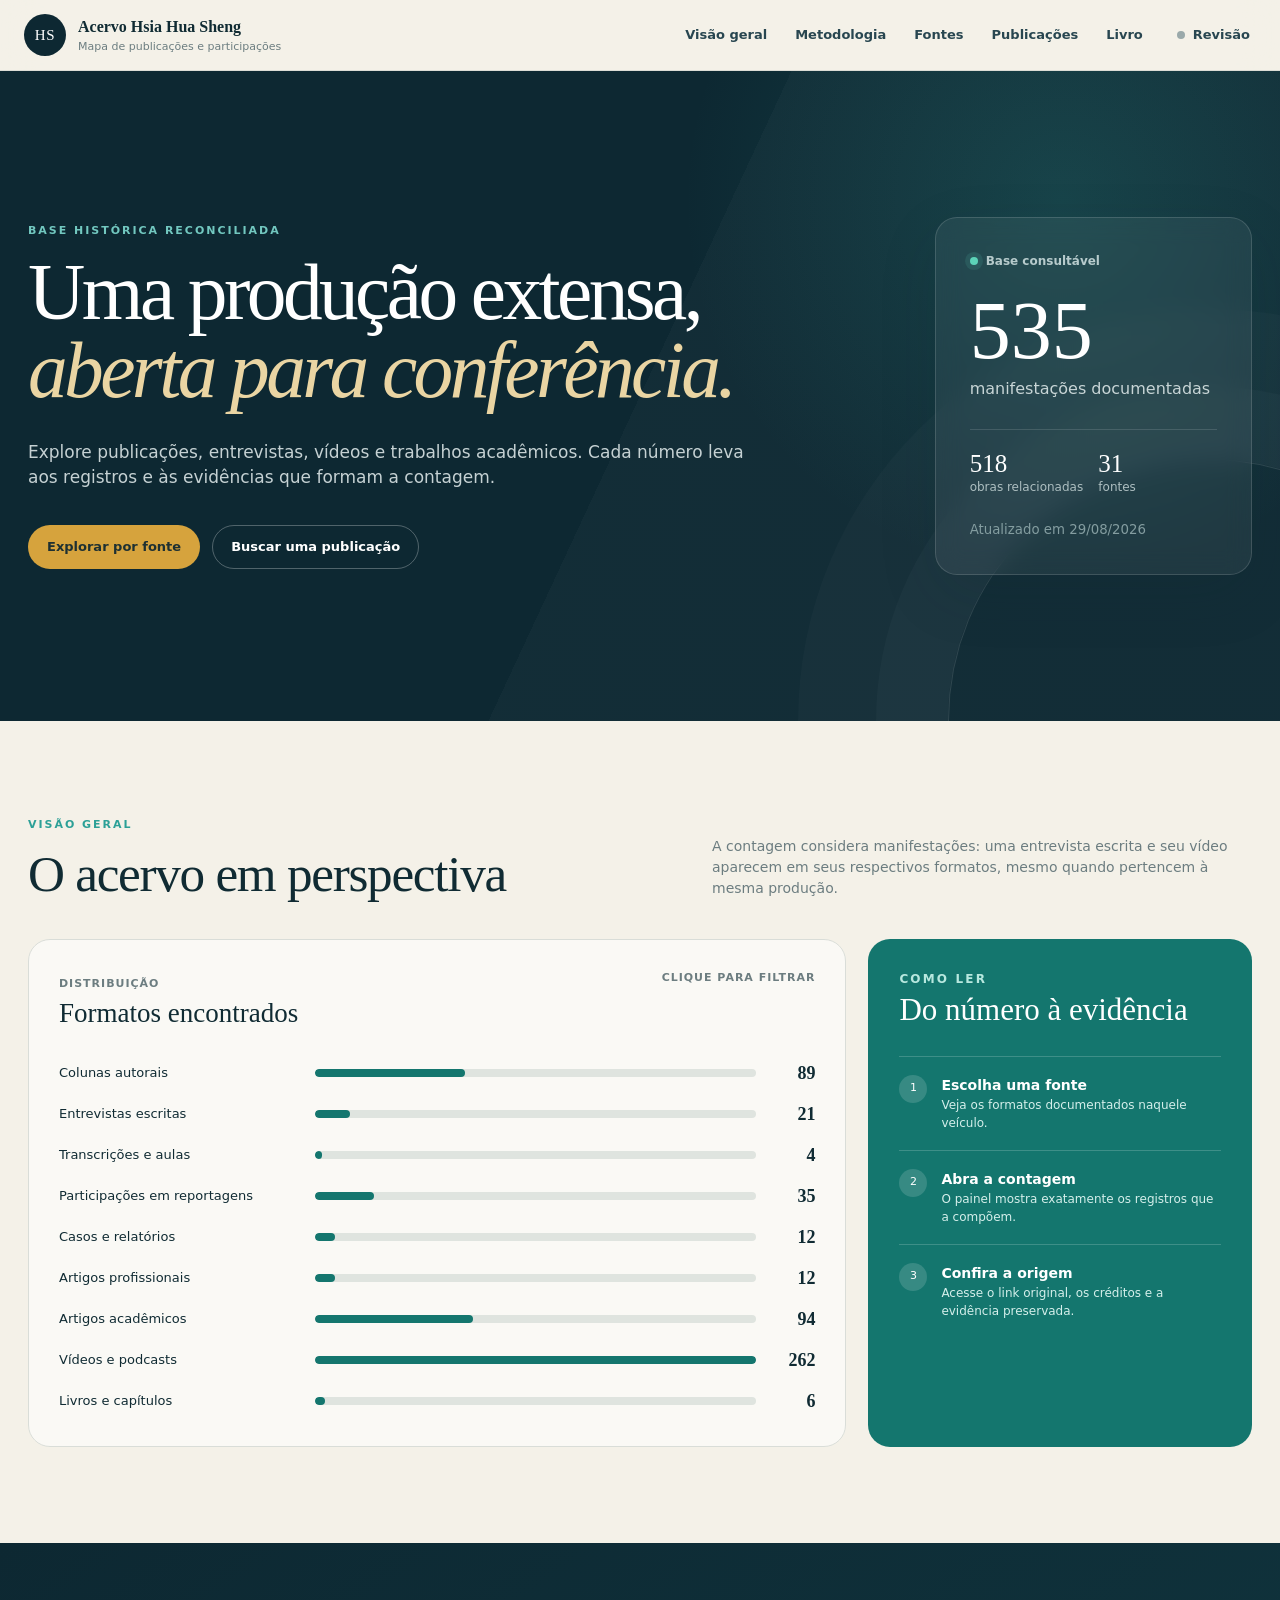
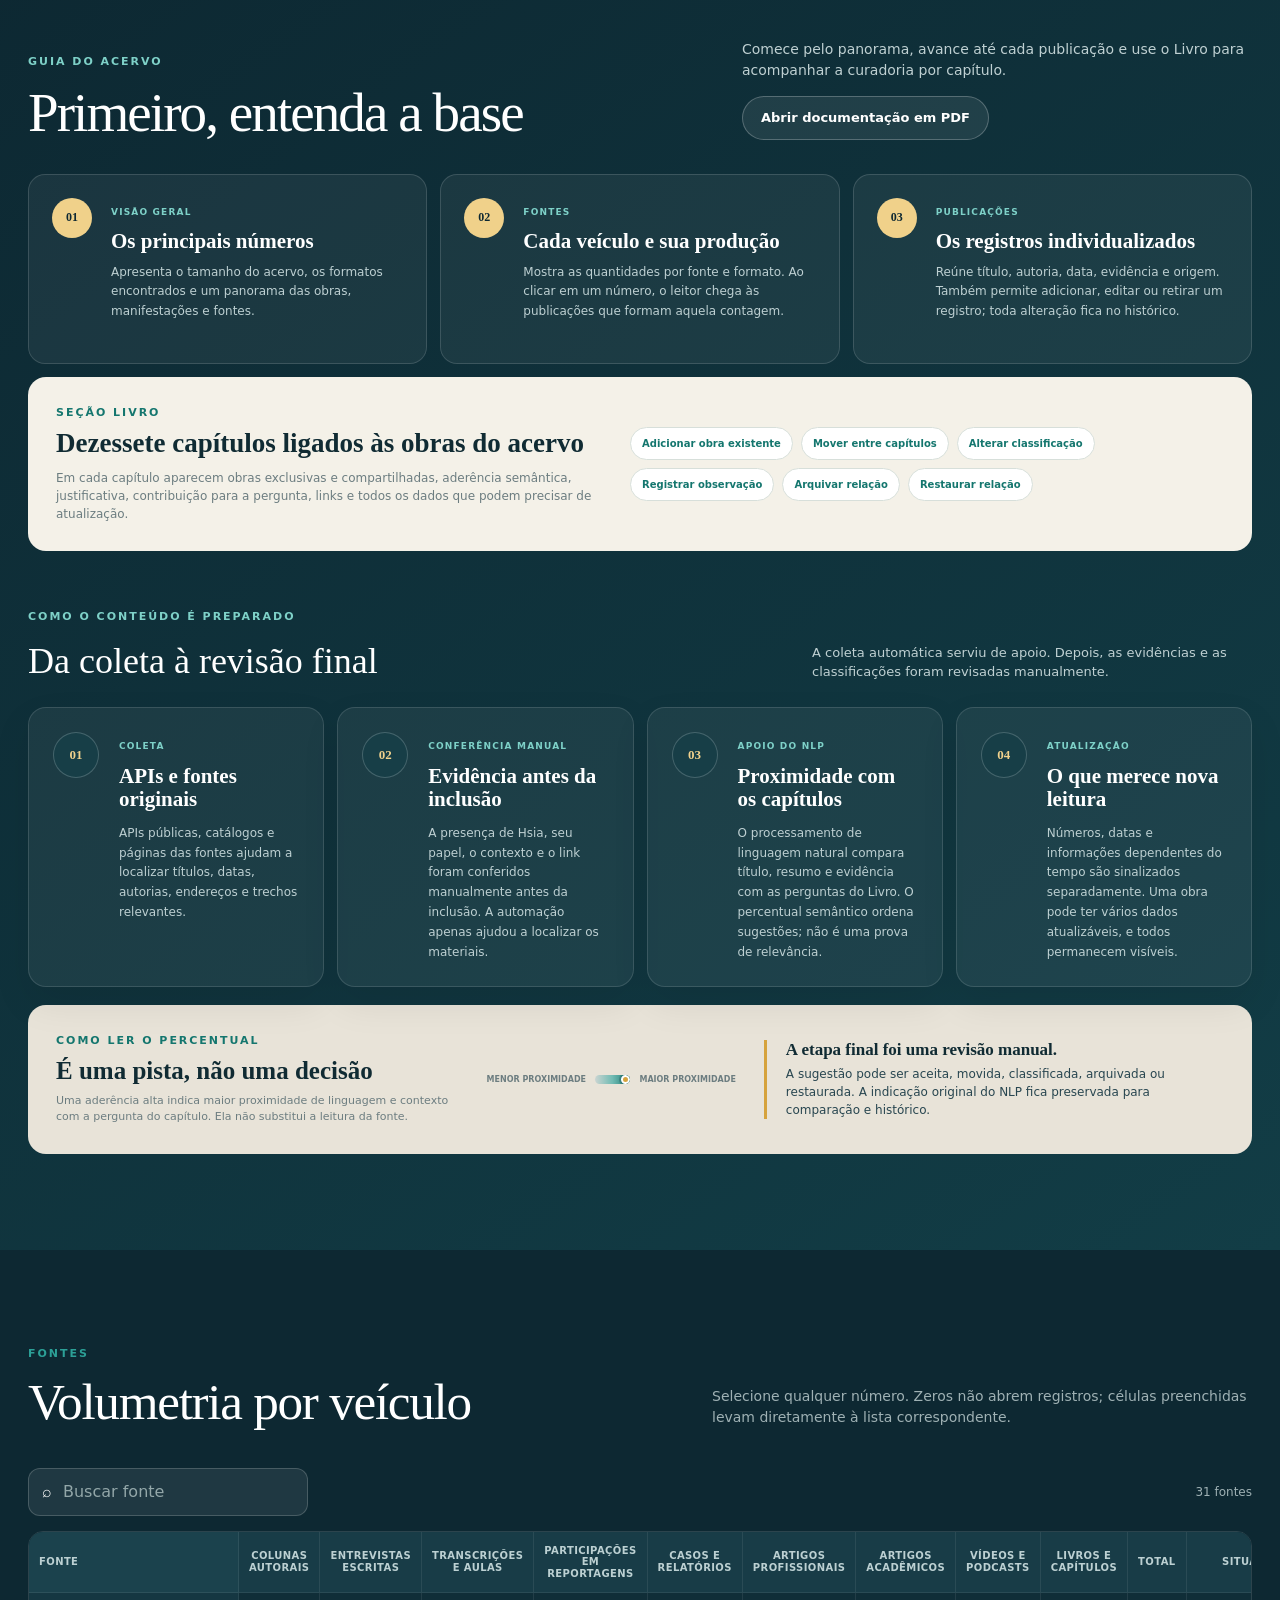
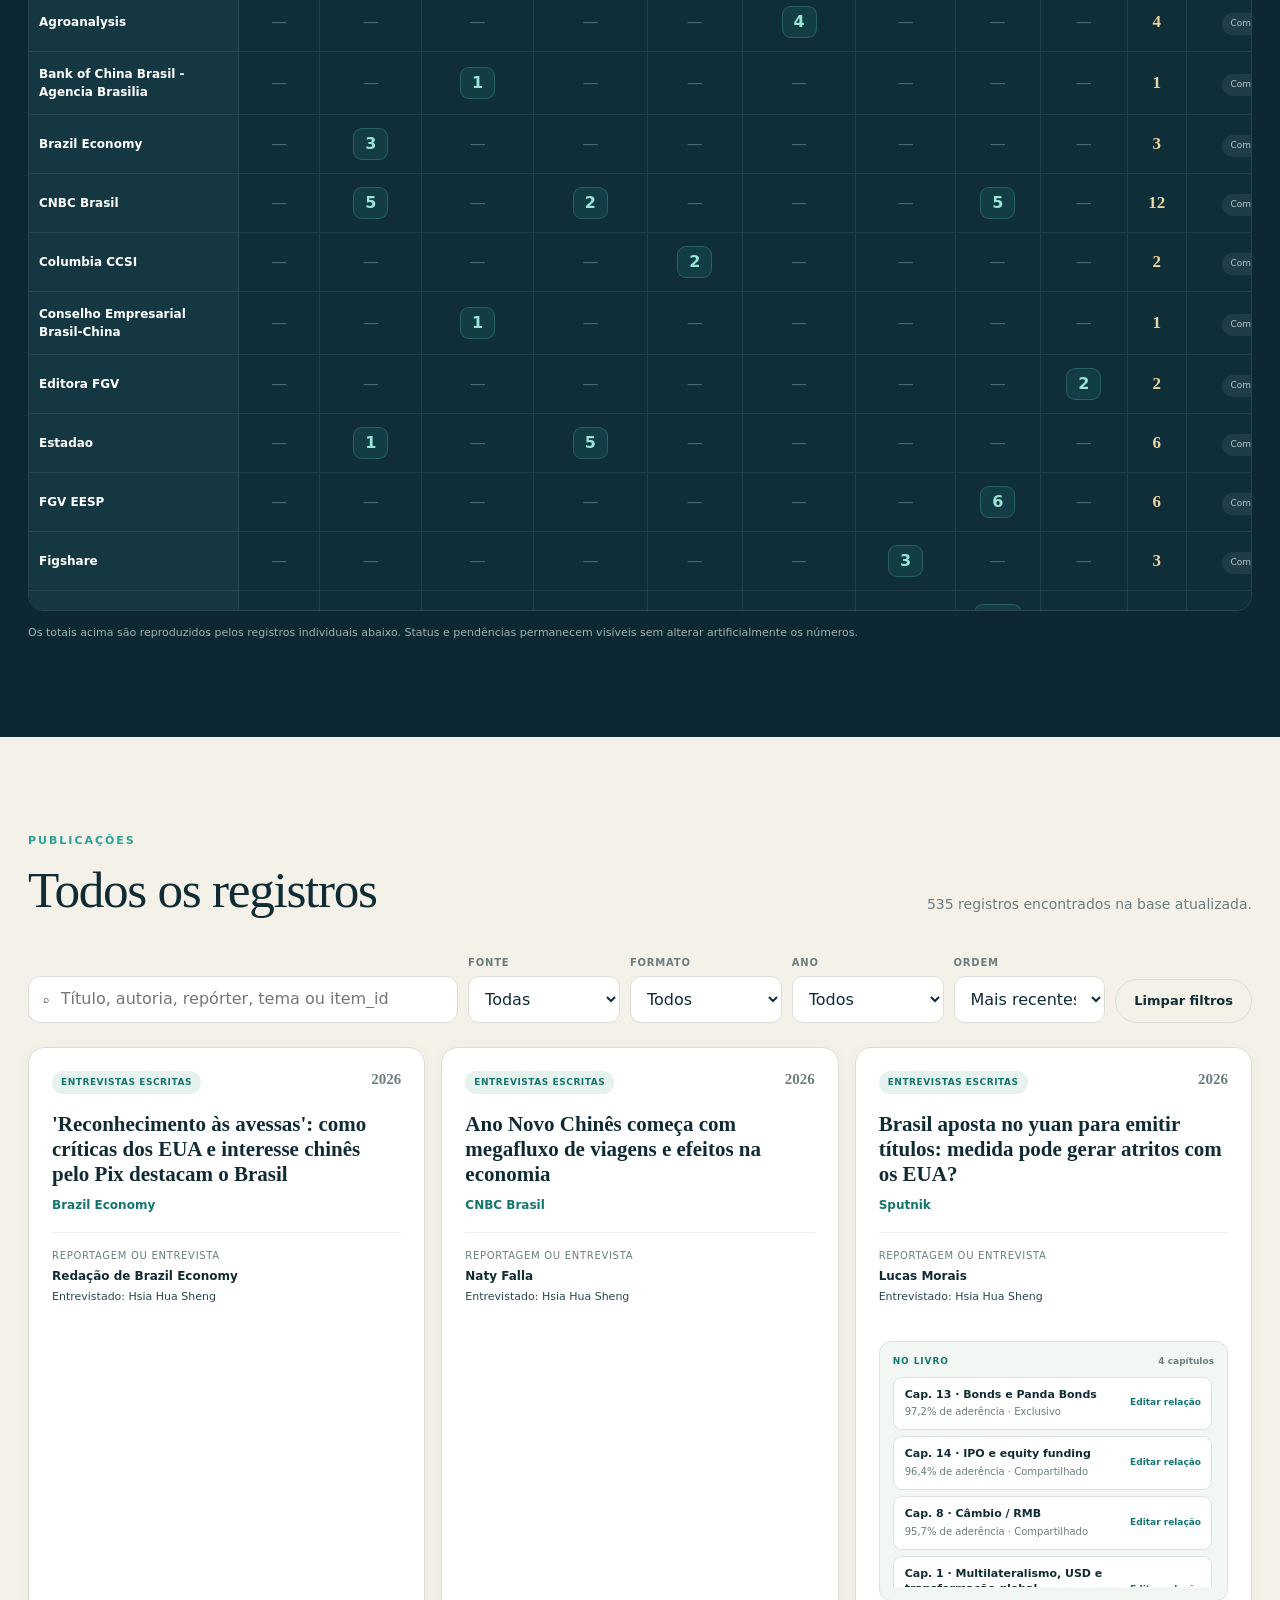
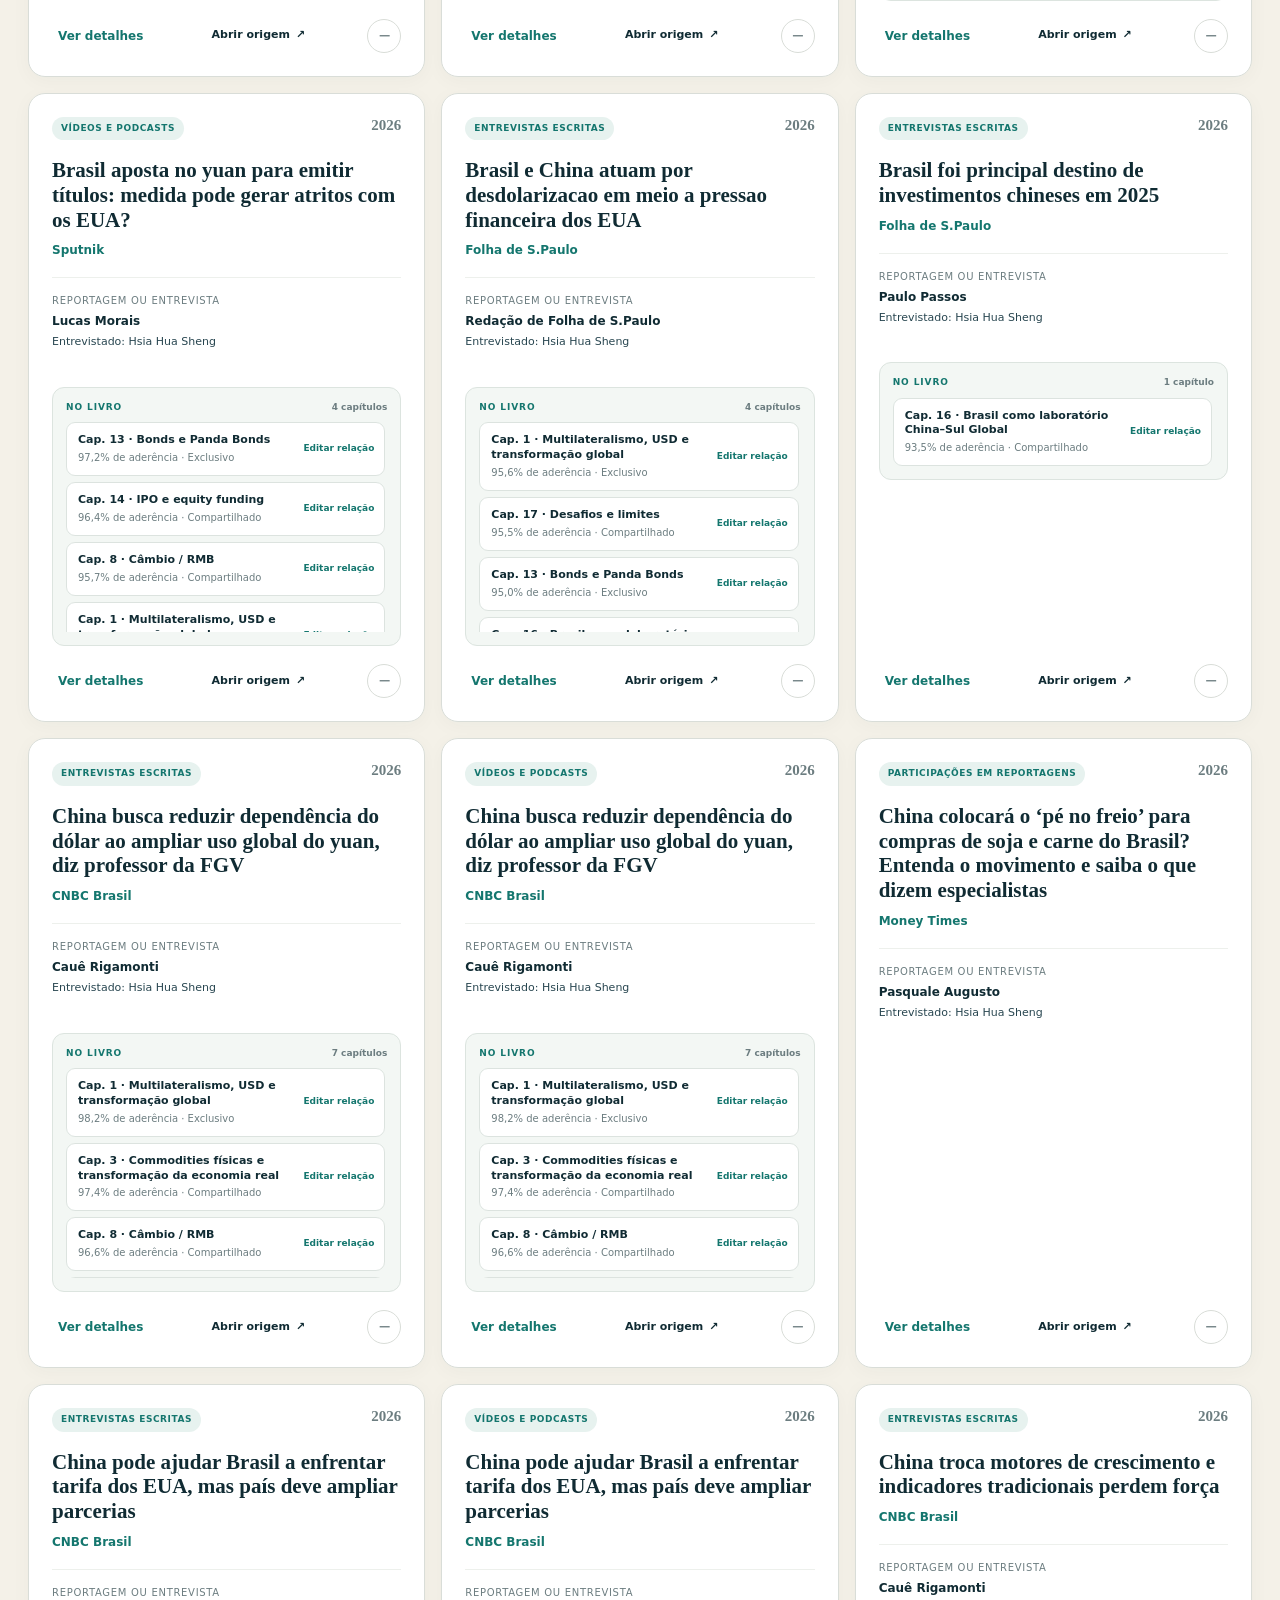
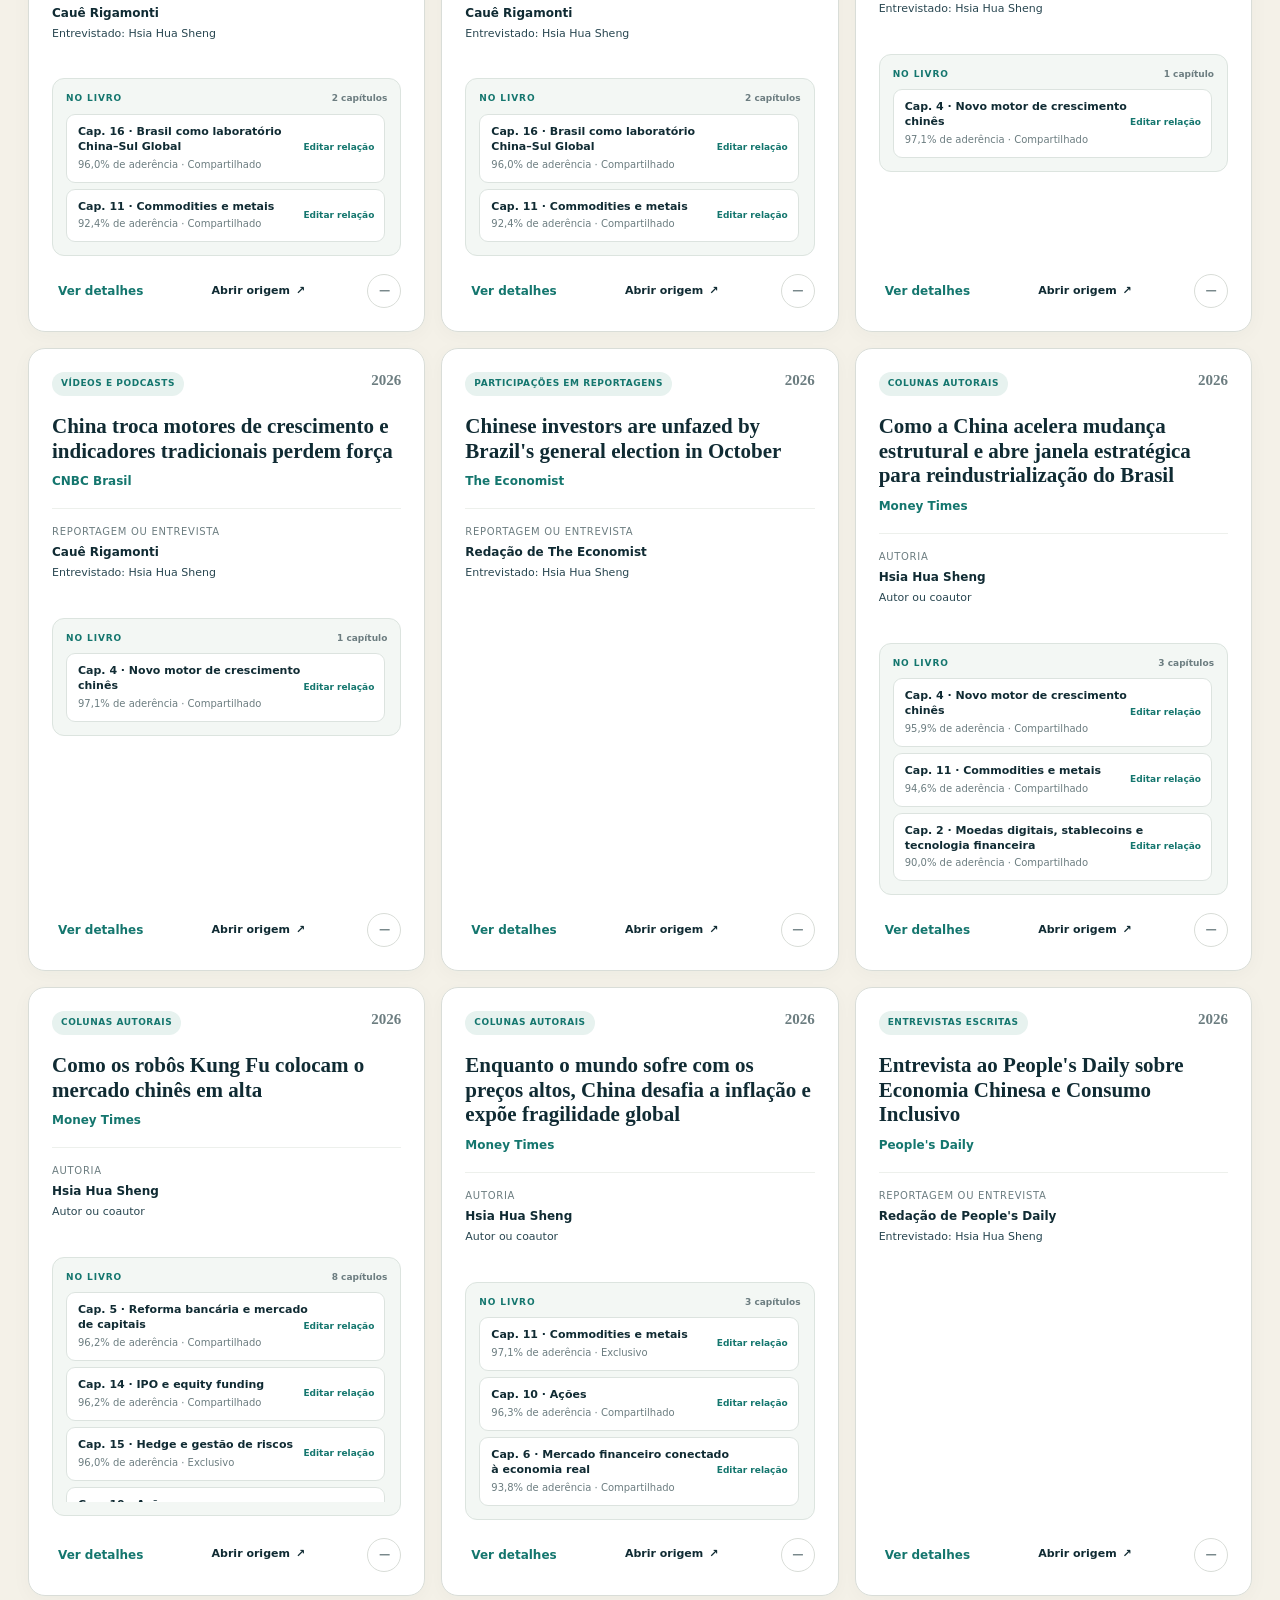
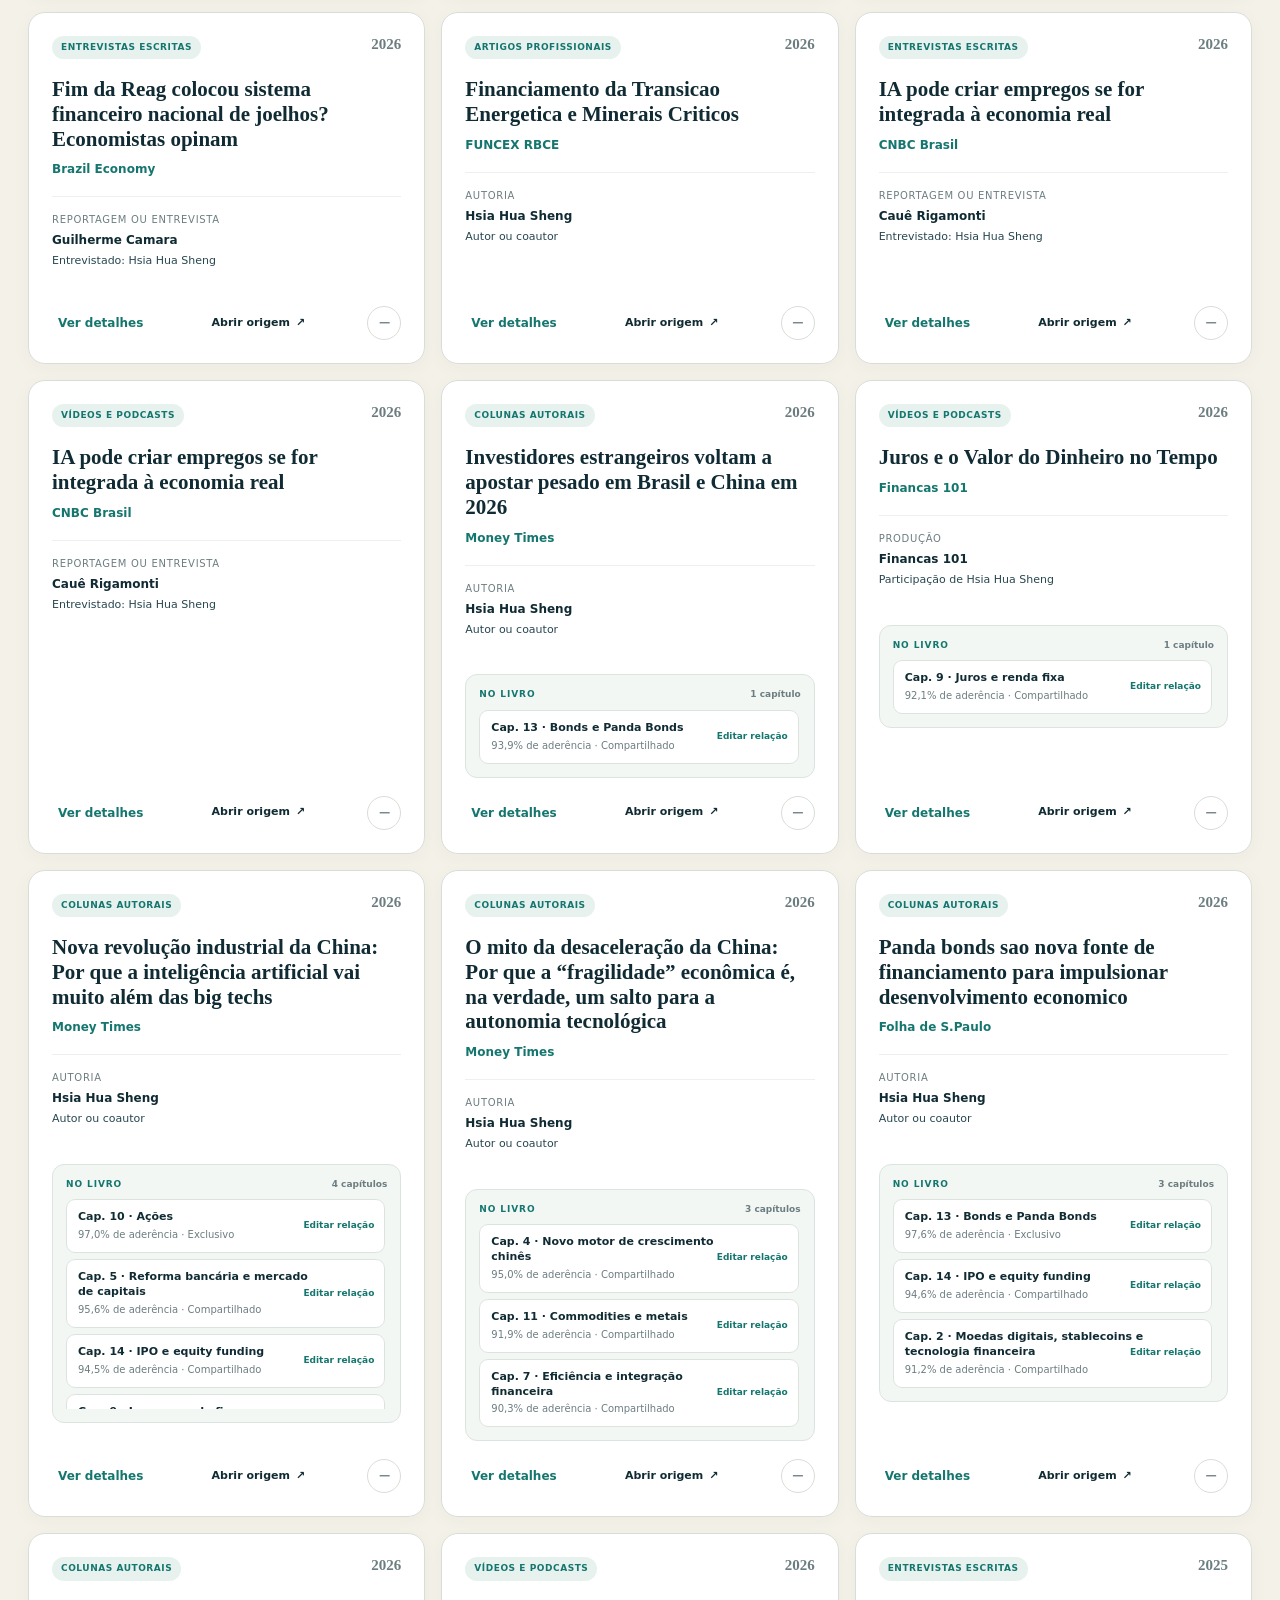
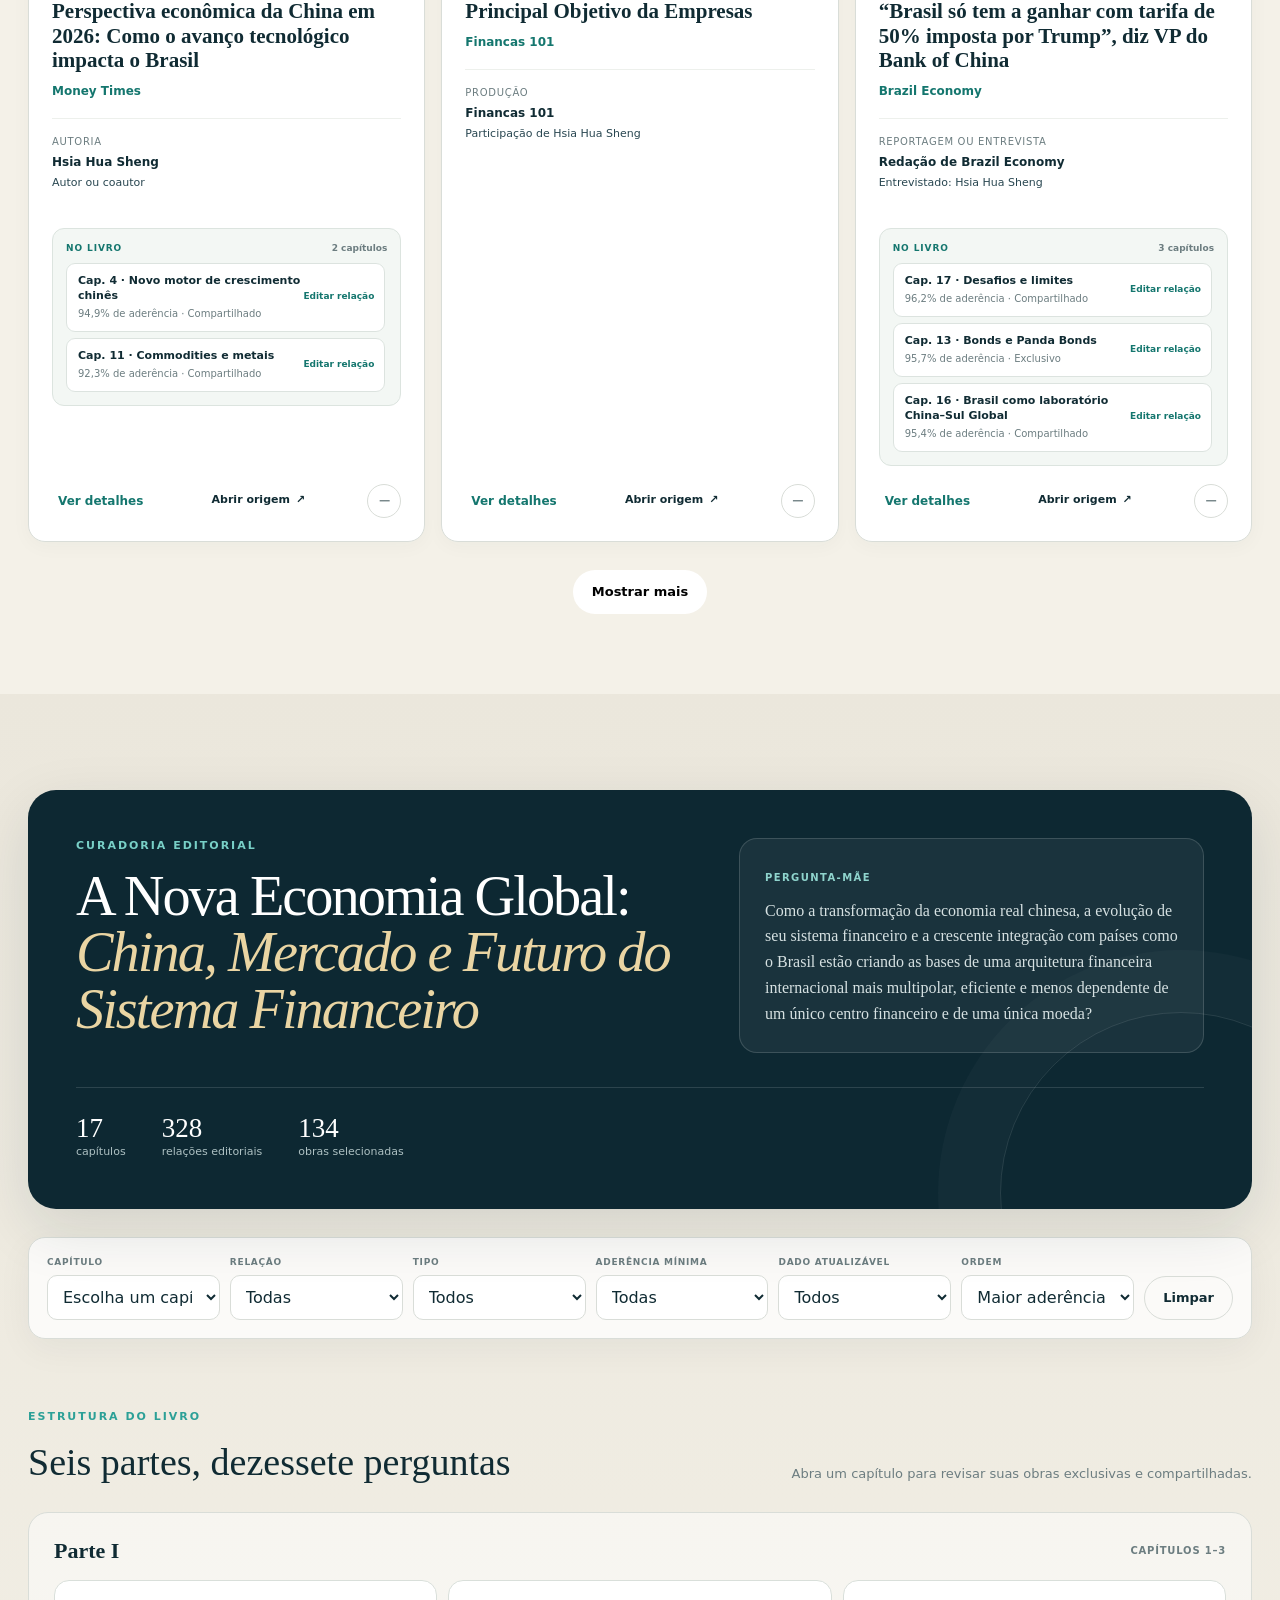
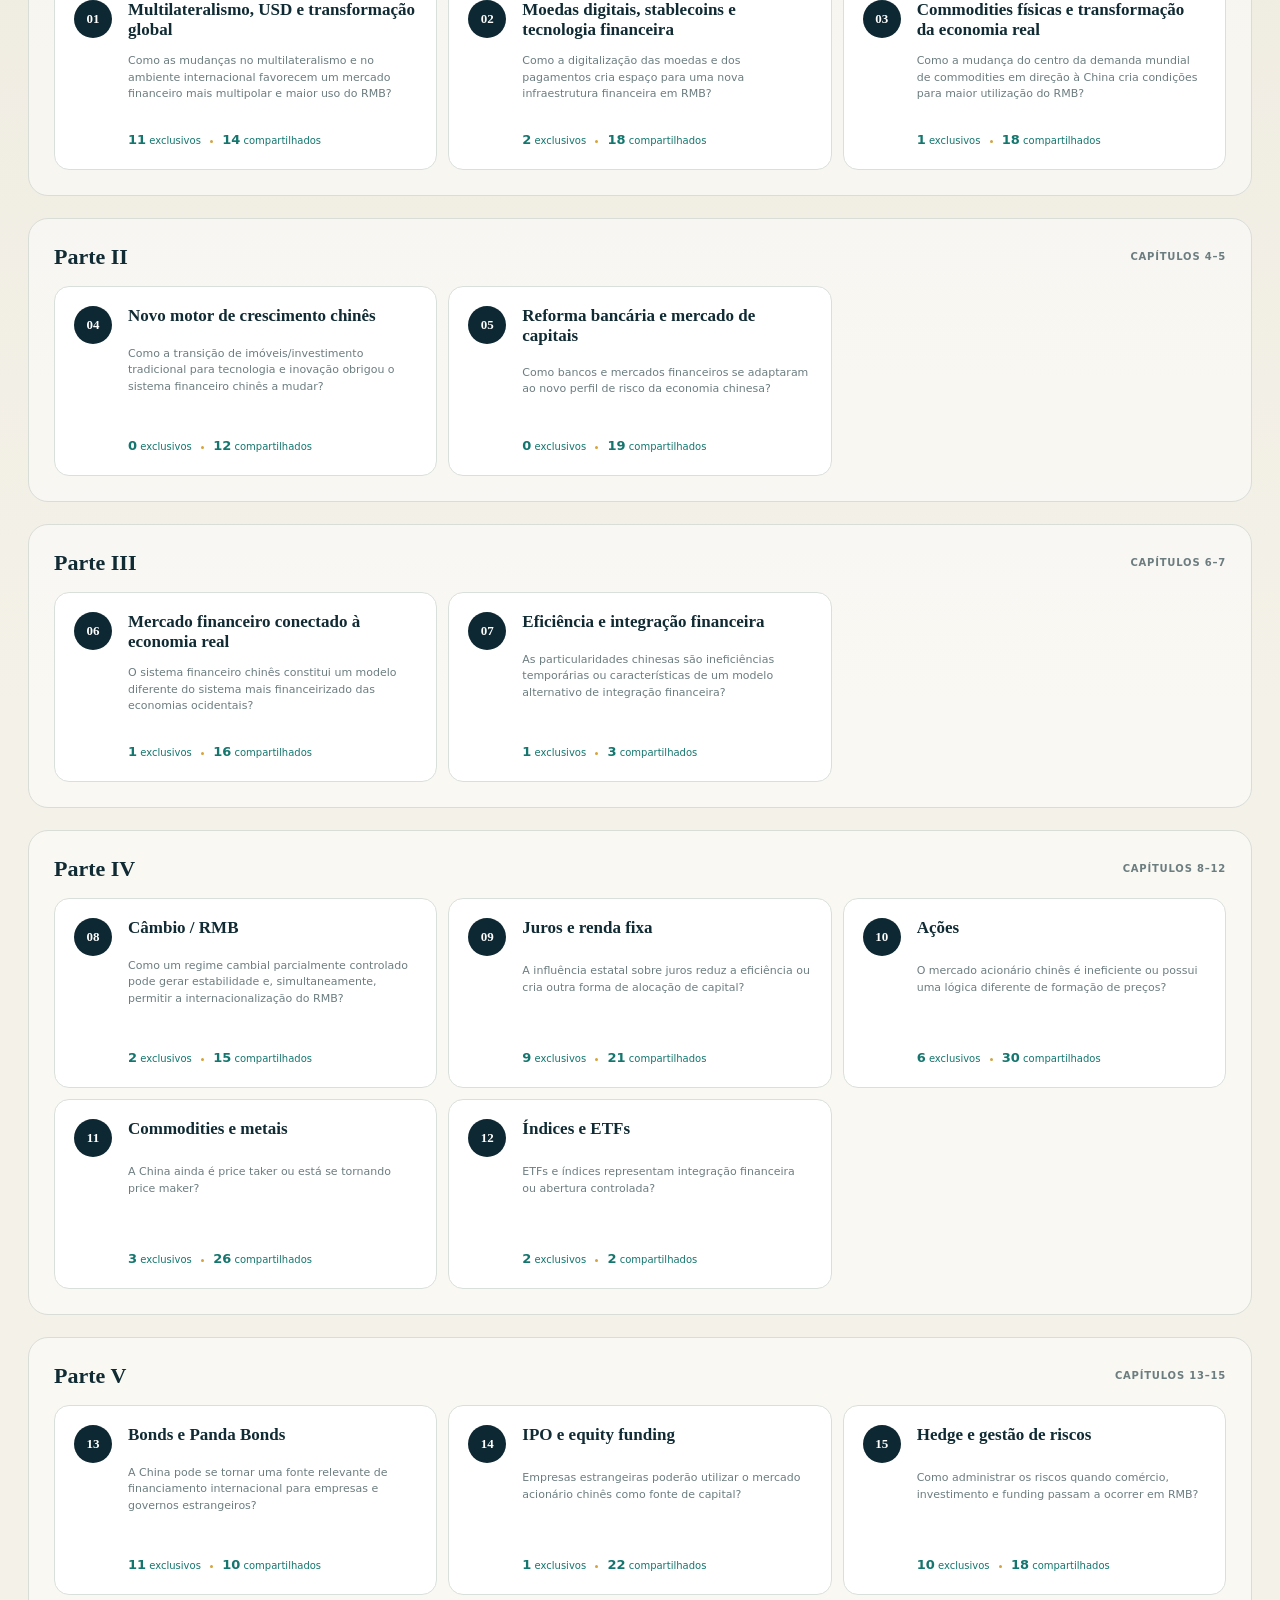
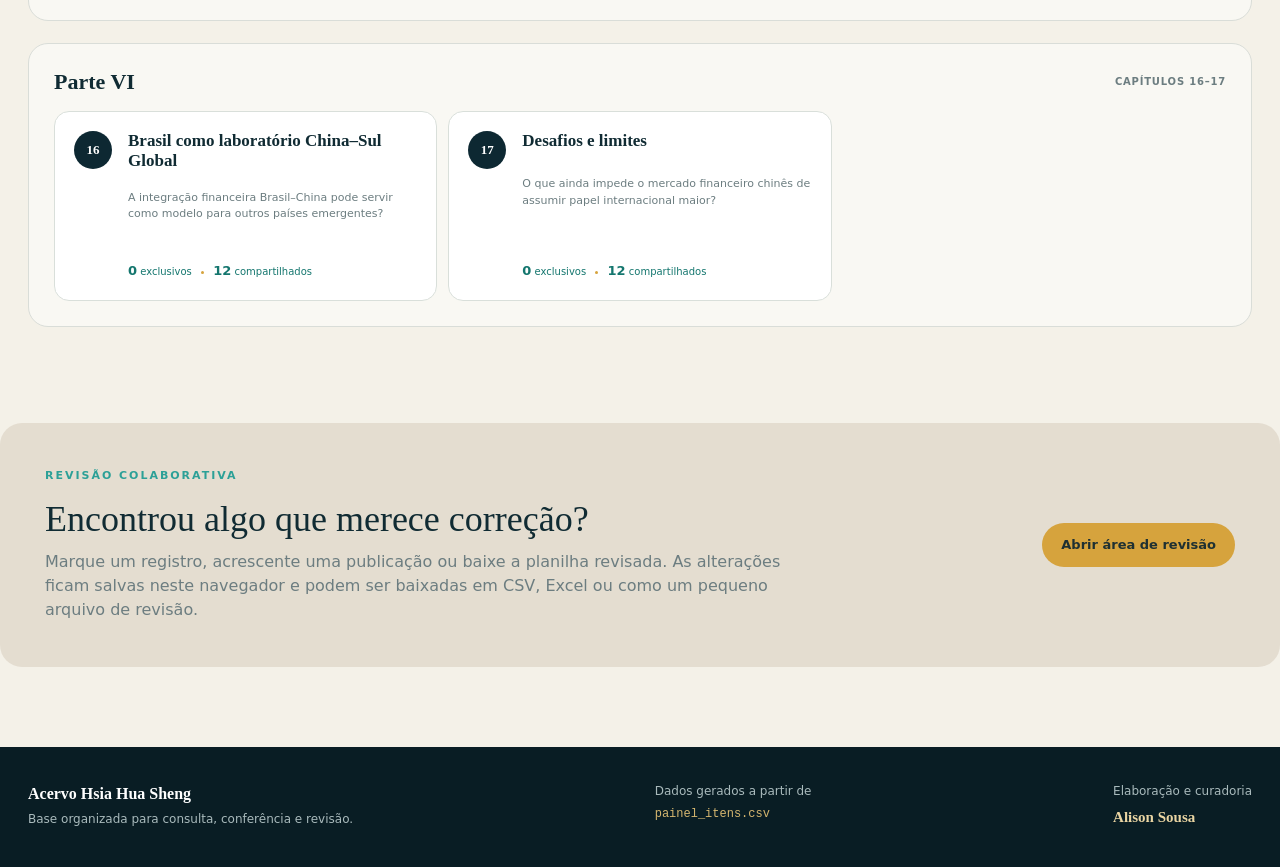
==== commit 81c82ab9: "update" ====
--- a/index.html
+++ b/index.html
@@ -8,6 +8,7 @@
   <title>Acervo Hsia Hua Sheng</title>
   <link rel="icon" href="assets/favicon.svg" type="image/svg+xml">
   <link rel="stylesheet" href="assets/styles.css">
+  <script defer src="assets/article-content.js"></script>
   <script defer src="assets/app.js"></script>
   <script defer src="assets/livro.js"></script>
 </head>
--- a/assets/styles.css
+++ b/assets/styles.css
@@ -35,3 +35,7 @@
 @media(max-width:1180px){.book-toolbar{grid-template-columns:repeat(4,1fr)}.book-chapter-grid{grid-template-columns:1fr 1fr}}
 @media(max-width:820px){.book-section{padding:68px 18px}.book-intro{grid-template-columns:1fr;padding:30px}.book-intro h2{font-size:41px}.book-summary{gap:20px}.book-toolbar{grid-template-columns:1fr 1fr;margin-bottom:50px}.book-section-heading,.book-workspace-head{display:block}.book-section-heading>p{margin-top:10px}.book-chapter-grid,.book-columns,.book-update-list{grid-template-columns:1fr}.book-workspace{padding:20px}.book-workspace-actions{justify-items:start;margin-top:18px}.book-form{grid-template-columns:1fr}.book-form .full{grid-column:auto}}
 @media(max-width:520px){.book-intro h2{font-size:34px}.book-summary{display:grid;grid-template-columns:1fr 1fr}.book-toolbar{grid-template-columns:1fr}.book-part{padding:16px}.book-chapter-card{grid-template-columns:35px 1fr;padding:15px}.book-relation-state,.book-work-actions,.book-form-actions{align-items:flex-start;flex-direction:column}.book-work-actions>div{width:100%;justify-content:space-between}}
+
+/* Conteúdo integral preservado */
+.local-article{max-width:680px;margin:0 auto;color:var(--ink-2)}.local-article p{margin:0 0 20px;font:400 15px/1.78 Georgia,"Times New Roman",serif}.local-article .local-article-author{margin-bottom:5px;color:var(--ink);font:700 12px/1.5 Inter,ui-sans-serif,system-ui,sans-serif}.local-article .local-article-date{margin-bottom:28px;color:var(--muted);font:750 11px/1.5 Inter,ui-sans-serif,system-ui,sans-serif}.local-article h3{margin:30px 0 12px;color:var(--ink);font:600 23px/1.2 Georgia,serif}.local-article-image{margin:28px 0}.local-article-image img{display:block;width:auto;max-width:100%;max-height:720px;margin:auto;border-radius:10px;box-shadow:0 8px 28px rgba(16,43,51,.11)}.local-article-table{overflow:auto;margin:26px 0;border:1px solid var(--line);border-radius:12px;background:#fff}.local-article-table table{width:100%;min-width:560px;border-collapse:collapse}.local-article-table th,.local-article-table td{padding:11px 12px;border-right:1px solid var(--line);border-bottom:1px solid var(--line);font-size:11px;text-align:left}.local-article-table th{background:#e8f1ee;color:var(--teal);font-weight:850}.local-article-table tr:last-child td{border-bottom:0}.local-article-table th:last-child,.local-article-table td:last-child{border-right:0}.local-article-loading,.local-article-error{display:grid;justify-items:center;gap:9px;padding:70px 20px;text-align:center;color:var(--muted)}.local-article-loading span{width:28px;height:28px;border:3px solid #d8dfdb;border-top-color:var(--teal);border-radius:50%;animation:local-spin .8s linear infinite}.local-article-loading p,.local-article-error p{margin:0;font-size:12px}.local-article-error strong{color:var(--ink)}.local-article-origin{display:flex;justify-content:flex-end;margin:30px 0 5px;padding-top:18px;border-top:1px solid var(--line)}.local-origin-unavailable{margin:30px 0 5px;padding:12px 14px;border-radius:9px;background:#eceee9;color:var(--muted);font-size:10px}.local-origin-unavailable.compact{margin:5px 0 0;padding:8px 10px;font-size:9px}.local-asset-error{padding:18px;border-radius:9px;background:#f1ece5;color:var(--muted);font-family:Inter,ui-sans-serif,system-ui,sans-serif!important;font-size:11px!important}@keyframes local-spin{to{transform:rotate(360deg)}}
+@media(max-width:720px){.local-article p{font-size:14px;line-height:1.72}.local-article-image{margin:22px -4px}.local-article-table{margin-left:-4px;margin-right:-4px}}
